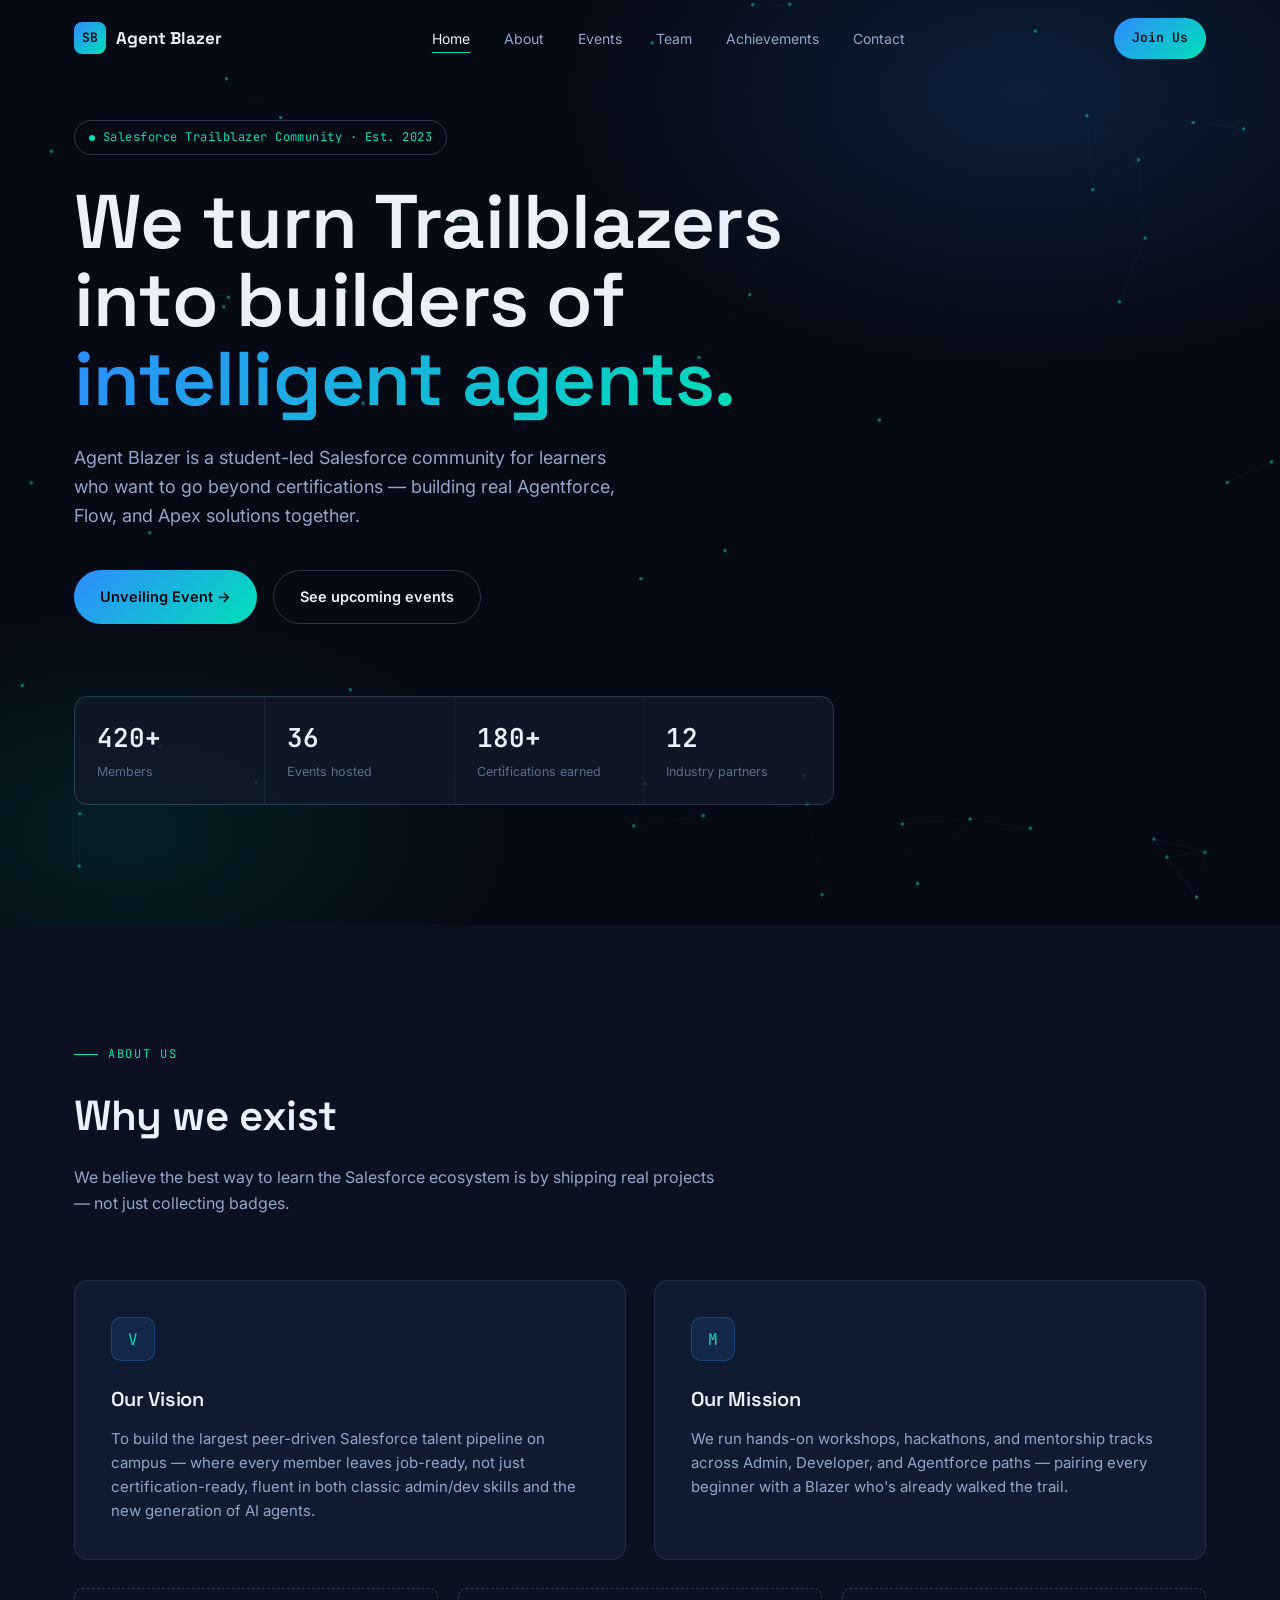
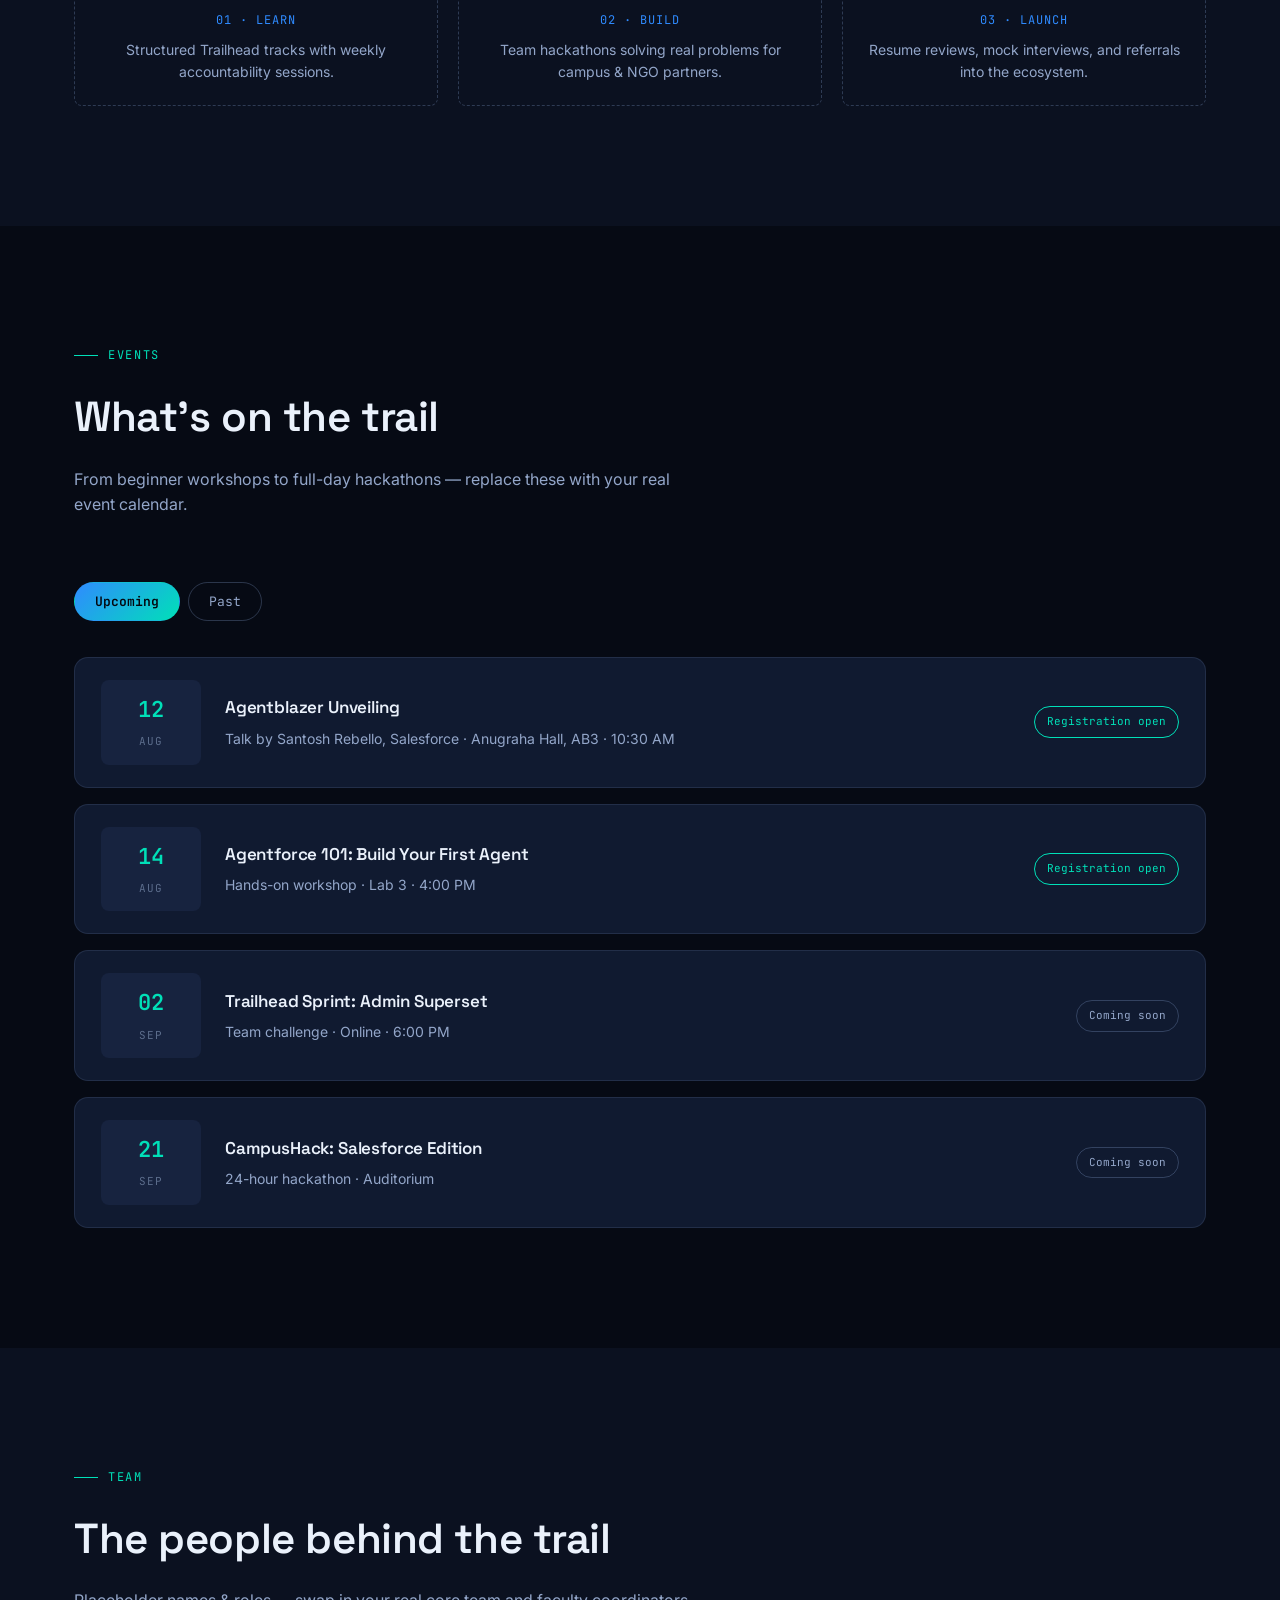
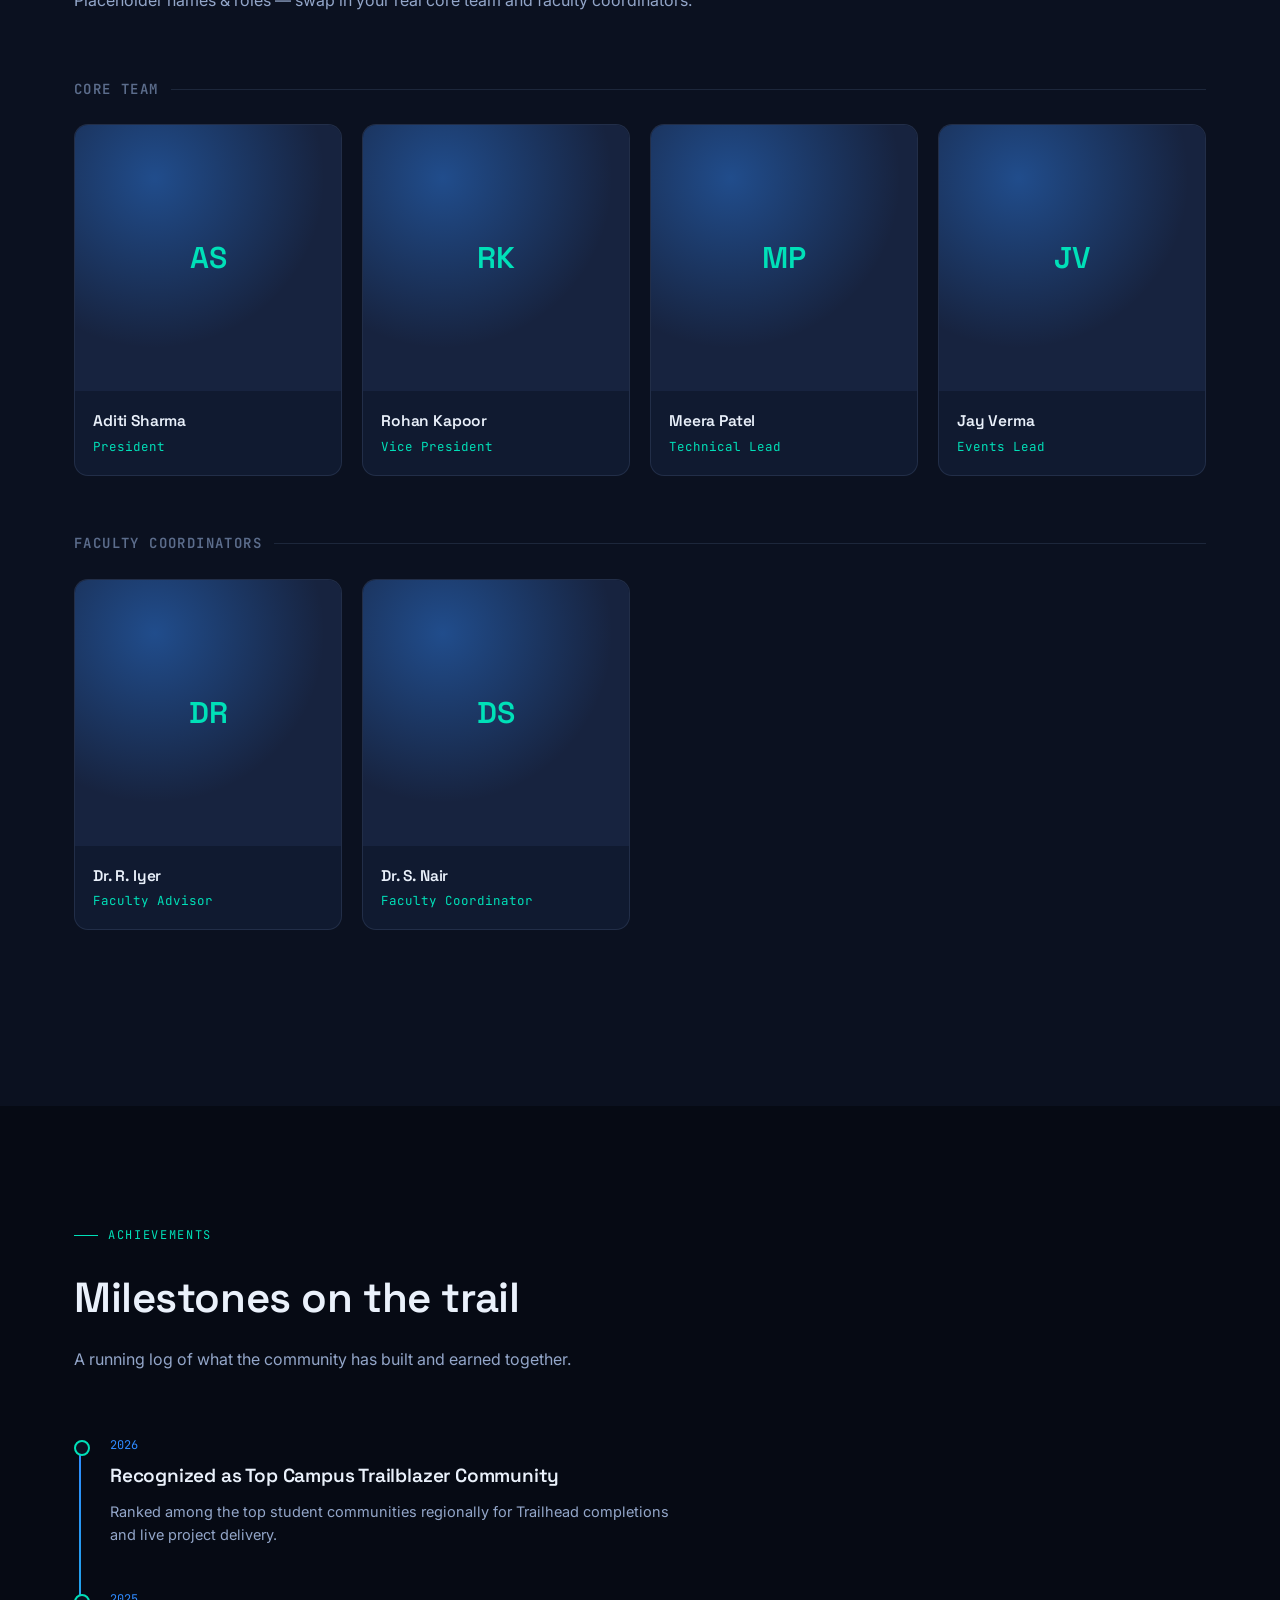
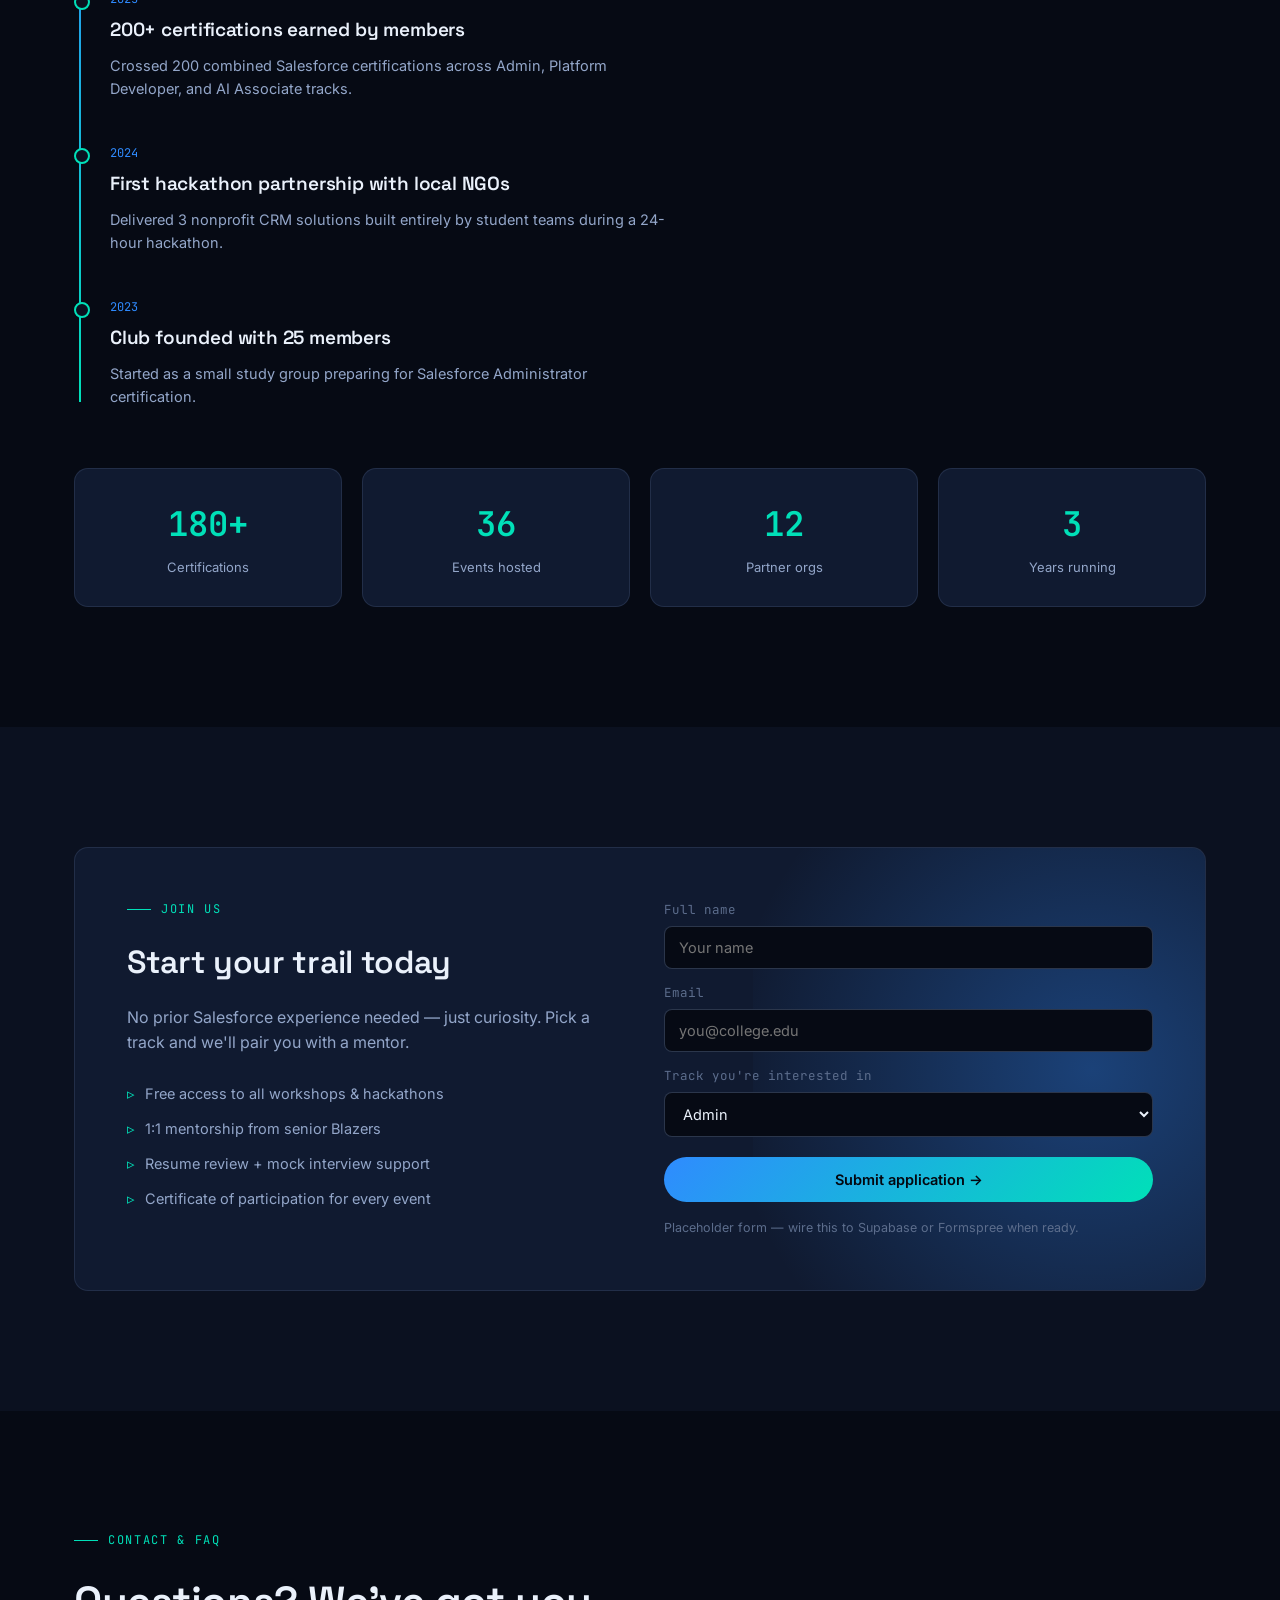
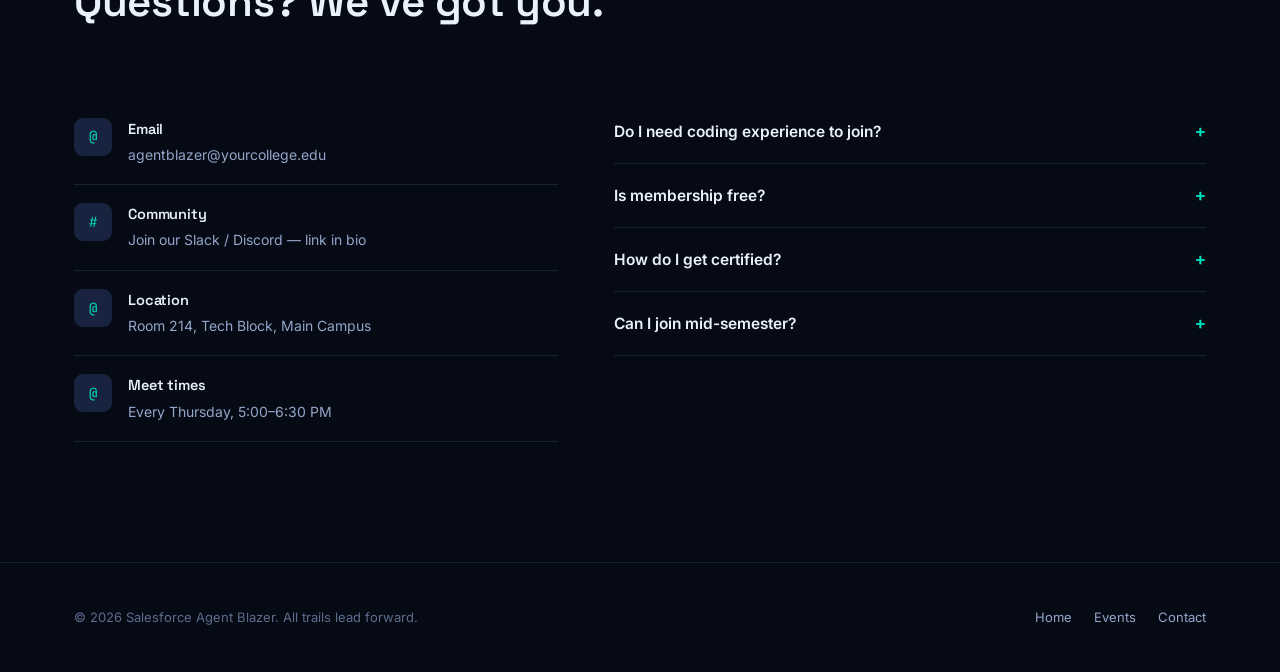
==== index.html @ 624c48e1 "updated the link to direct to event page (recent change)" ====
<!DOCTYPE html>
<html lang="en">
<head>
<meta charset="UTF-8">
<meta name="viewport" content="width=device-width, initial-scale=1.0">
<title>Salesforce Agent Blazer</title>
<meta name="description" content="Salesforce Agent Blazer — a student community turning Trailblazers into builders of intelligent agents. Explore our mission, events, team, and milestones.">
<link rel="preconnect" href="https://fonts.googleapis.com">
<link rel="preconnect" href="https://fonts.gstatic.com" crossorigin>
<link href="https://fonts.googleapis.com/css2?family=Space+Grotesk:wght@400;500;600;700&family=Inter:wght@400;500;600;700&family=JetBrains+Mono:wght@400;500&display=swap" rel="stylesheet">
<link rel="stylesheet" href="/assets/css/theme.css">
</head>
<body>

<header id="site-header">
  <nav>
    <div class="logo">
      <div class="logo-mark">SB</div>
      Agent Blazer
    </div>
    <ul class="nav-links" id="navLinks">
      <li><a href="#home" class="nav-link active">Home</a></li>
      <li><a href="#about" class="nav-link">About</a></li>
      <li><a href="#events" class="nav-link">Events</a></li>
      <li><a href="#team" class="nav-link">Team</a></li>
      <li><a href="#achievements" class="nav-link">Achievements</a></li>
      <li><a href="#contact" class="nav-link">Contact</a></li>
    </ul>
    <a href="#join" class="nav-cta">Join Us</a>
    <button class="nav-toggle" id="navToggle" aria-label="Toggle menu">☰</button>
  </nav>
</header>

<!-- ================= HERO ================= -->
<section class="hero" id="home">
  <canvas id="hero-canvas"></canvas>
  <div class="hero-inner">
    <div class="hero-tag"><span class="dot"></span> Salesforce Trailblazer Community · Est. 2023</div>
    <h1>We turn Trailblazers<br>into builders of <span class="grad">intelligent agents.</span></h1>
    <p class="lede">Agent Blazer is a student-led Salesforce community for learners who want to go beyond certifications — building real Agentforce, Flow, and Apex solutions together.</p>
    <div class="hero-actions">
      <a href="/events/agentblazer-unveiling" class="btn btn-primary">Unveiling Event →</a>
      <a href="#events" class="btn btn-ghost">See upcoming events</a>
    </div>
    <div class="hero-stats">
      <div><span class="num">420+</span><span class="lbl">Members</span></div>
      <div><span class="num">36</span><span class="lbl">Events hosted</span></div>
      <div><span class="num">180+</span><span class="lbl">Certifications earned</span></div>
      <div><span class="num">12</span><span class="lbl">Industry partners</span></div>
    </div>
  </div>
</section>

<!-- ================= ABOUT ================= -->
<section class="about" id="about">
  <div class="wrap">
    <div class="section-head reveal">
      <div class="eyebrow">About Us</div>
      <h2>Why we exist</h2>
      <p>We believe the best way to learn the Salesforce ecosystem is by shipping real projects — not just collecting badges.</p>
    </div>
    <div class="about-grid">
      <div class="about-card reveal">
        <div class="icon">V</div>
        <h3>Our Vision</h3>
        <p>To build the largest peer-driven Salesforce talent pipeline on campus — where every member leaves job-ready, not just certification-ready, fluent in both classic admin/dev skills and the new generation of AI agents.</p>
      </div>
      <div class="about-card reveal">
        <div class="icon">M</div>
        <h3>Our Mission</h3>
        <p>We run hands-on workshops, hackathons, and mentorship tracks across Admin, Developer, and Agentforce paths — pairing every beginner with a Blazer who's already walked the trail.</p>
      </div>
    </div>
    <div class="pillars">
      <div class="pillar reveal"><div class="k">01 · LEARN</div><p>Structured Trailhead tracks with weekly accountability sessions.</p></div>
      <div class="pillar reveal"><div class="k">02 · BUILD</div><p>Team hackathons solving real problems for campus & NGO partners.</p></div>
      <div class="pillar reveal"><div class="k">03 · LAUNCH</div><p>Resume reviews, mock interviews, and referrals into the ecosystem.</p></div>
    </div>
  </div>
</section>

<!-- ================= EVENTS ================= -->
<section id="events">
  <div class="wrap">
    <div class="section-head reveal">
      <div class="eyebrow">Events</div>
      <h2>What's on the trail</h2>
      <p>From beginner workshops to full-day hackathons — replace these with your real event calendar.</p>
    </div>
    <div class="tabs reveal">
      <button class="tab-btn active" data-tab="upcoming">Upcoming</button>
      <button class="tab-btn" data-tab="past">Past</button>
    </div>
    <div class="event-panel active" id="upcoming">
      <a href="/events/agentblazer-unveiling" class="event-card reveal" style="display:grid;">
        <div class="event-date"><span class="d">12</span><span class="m">AUG</span></div>
        <div class="event-info"><h4>Agentblazer Unveiling</h4><p>Talk by Santosh Rebello, Salesforce · Anugraha Hall, AB3 · 10:30 AM</p></div>
        <div class="event-badge live">Registration open</div>
      </a>
      <div class="event-card reveal">
        <div class="event-date"><span class="d">14</span><span class="m">AUG</span></div>
        <div class="event-info"><h4>Agentforce 101: Build Your First Agent</h4><p>Hands-on workshop · Lab 3 · 4:00 PM</p></div>
        <div class="event-badge live">Registration open</div>
      </div>
      <div class="event-card reveal">
        <div class="event-date"><span class="d">02</span><span class="m">SEP</span></div>
        <div class="event-info"><h4>Trailhead Sprint: Admin Superset</h4><p>Team challenge · Online · 6:00 PM</p></div>
        <div class="event-badge">Coming soon</div>
      </div>
      <div class="event-card reveal">
        <div class="event-date"><span class="d">21</span><span class="m">SEP</span></div>
        <div class="event-info"><h4>CampusHack: Salesforce Edition</h4><p>24-hour hackathon · Auditorium</p></div>
        <div class="event-badge">Coming soon</div>
      </div>
    </div>
    <div class="event-panel" id="past">
      <div class="event-card reveal">
        <div class="event-date"><span class="d">18</span><span class="m">MAY</span></div>
        <div class="event-info"><h4>Flow Automation Deep Dive</h4><p>Workshop · 60 attendees</p></div>
        <div class="event-badge">Completed</div>
      </div>
      <div class="event-card reveal">
        <div class="event-date"><span class="d">03</span><span class="m">APR</span></div>
        <div class="event-info"><h4>Meet the Trailblazers: Alumni Panel</h4><p>Panel discussion · 90 attendees</p></div>
        <div class="event-badge">Completed</div>
      </div>
      <div class="event-card reveal">
        <div class="event-date"><span class="d">11</span><span class="m">FEB</span></div>
        <div class="event-info"><h4>Winter Hack: Nonprofit Cloud</h4><p>Hackathon · 8 teams</p></div>
        <div class="event-badge">Completed</div>
      </div>
    </div>
  </div>
</section>

<!-- ================= TEAM ================= -->
<section class="about" id="team">
  <div class="wrap">
    <div class="section-head reveal">
      <div class="eyebrow">Team</div>
      <h2>The people behind the trail</h2>
      <p>Placeholder names & roles — swap in your real core team and faculty coordinators.</p>
    </div>

    <div class="team-group">
      <h3>Core Team</h3>
      <div class="team-grid">
        <div class="team-card reveal"><div class="avatar">AS</div><div class="team-info"><h4>Aditi Sharma</h4><div class="role">President</div></div></div>
        <div class="team-card reveal"><div class="avatar">RK</div><div class="team-info"><h4>Rohan Kapoor</h4><div class="role">Vice President</div></div></div>
        <div class="team-card reveal"><div class="avatar">MP</div><div class="team-info"><h4>Meera Patel</h4><div class="role">Technical Lead</div></div></div>
        <div class="team-card reveal"><div class="avatar">JV</div><div class="team-info"><h4>Jay Verma</h4><div class="role">Events Lead</div></div></div>
      </div>
    </div>

    <div class="team-group">
      <h3>Faculty Coordinators</h3>
      <div class="team-grid">
        <div class="team-card reveal"><div class="avatar">DR</div><div class="team-info"><h4>Dr. R. Iyer</h4><div class="role">Faculty Advisor</div></div></div>
        <div class="team-card reveal"><div class="avatar">DS</div><div class="team-info"><h4>Dr. S. Nair</h4><div class="role">Faculty Coordinator</div></div></div>
      </div>
    </div>
  </div>
</section>

<!-- ================= ACHIEVEMENTS ================= -->
<section id="achievements">
  <div class="wrap">
    <div class="section-head reveal">
      <div class="eyebrow">Achievements</div>
      <h2>Milestones on the trail</h2>
      <p>A running log of what the community has built and earned together.</p>
    </div>
    <div class="timeline">
      <div class="tl-item reveal">
        <span class="tl-num">2026</span>
        <h4>Recognized as Top Campus Trailblazer Community</h4>
        <p>Ranked among the top student communities regionally for Trailhead completions and live project delivery.</p>
      </div>
      <div class="tl-item reveal">
        <span class="tl-num">2025</span>
        <h4>200+ certifications earned by members</h4>
        <p>Crossed 200 combined Salesforce certifications across Admin, Platform Developer, and AI Associate tracks.</p>
      </div>
      <div class="tl-item reveal">
        <span class="tl-num">2024</span>
        <h4>First hackathon partnership with local NGOs</h4>
        <p>Delivered 3 nonprofit CRM solutions built entirely by student teams during a 24-hour hackathon.</p>
      </div>
      <div class="tl-item reveal">
        <span class="tl-num">2023</span>
        <h4>Club founded with 25 members</h4>
        <p>Started as a small study group preparing for Salesforce Administrator certification.</p>
      </div>
    </div>
    <div class="stat-row">
      <div class="stat-box reveal"><div class="big">180+</div><div class="lbl">Certifications</div></div>
      <div class="stat-box reveal"><div class="big">36</div><div class="lbl">Events hosted</div></div>
      <div class="stat-box reveal"><div class="big">12</div><div class="lbl">Partner orgs</div></div>
      <div class="stat-box reveal"><div class="big">3</div><div class="lbl">Years running</div></div>
    </div>
  </div>
</section>

<!-- ================= JOIN US ================= -->
<section class="join" id="join">
  <div class="wrap">
    <div class="join-panel reveal">
      <div class="join-copy">
        <div class="eyebrow">Join Us</div>
        <h2>Start your trail today</h2>
        <p>No prior Salesforce experience needed — just curiosity. Pick a track and we'll pair you with a mentor.</p>
        <ul class="join-list">
          <li>Free access to all workshops & hackathons</li>
          <li>1:1 mentorship from senior Blazers</li>
          <li>Resume review + mock interview support</li>
          <li>Certificate of participation for every event</li>
        </ul>
      </div>
      <form onsubmit="event.preventDefault(); alert('This is a placeholder form — connect it to Supabase or a form service to go live.');">
        <div class="field">
          <label for="jname">Full name</label>
          <input type="text" id="jname" placeholder="Your name" required>
        </div>
        <div class="field">
          <label for="jemail">Email</label>
          <input type="email" id="jemail" placeholder="you@college.edu" required>
        </div>
        <div class="field">
          <label for="jtrack">Track you're interested in</label>
          <select id="jtrack">
            <option>Admin</option>
            <option>Developer</option>
            <option>Agentforce / AI</option>
            <option>Not sure yet</option>
          </select>
        </div>
        <button type="submit" class="btn btn-primary" style="justify-content:center;margin-top:6px;">Submit application →</button>
        <p class="form-note">Placeholder form — wire this to Supabase or Formspree when ready.</p>
      </form>
    </div>
  </div>
</section>

<!-- ================= CONTACT / FAQ ================= -->
<section id="contact">
  <div class="wrap">
    <div class="section-head reveal">
      <div class="eyebrow">Contact & FAQ</div>
      <h2>Questions? We've got you.</h2>
    </div>
    <div class="contact-grid">
      <div class="reveal">
        <div class="contact-item">
          <div class="ic">@</div>
          <div><h4>Email</h4><p>agentblazer@yourcollege.edu</p></div>
        </div>
        <div class="contact-item">
          <div class="ic">#</div>
          <div><h4>Community</h4><p>Join our Slack / Discord — link in bio</p></div>
        </div>
        <div class="contact-item">
          <div class="ic">@</div>
          <div><h4>Location</h4><p>Room 214, Tech Block, Main Campus</p></div>
        </div>
        <div class="contact-item">
          <div class="ic">@</div>
          <div><h4>Meet times</h4><p>Every Thursday, 5:00–6:30 PM</p></div>
        </div>
      </div>
      <div class="reveal">
        <div class="faq-item">
          <button class="faq-q">Do I need coding experience to join? <span class="plus">+</span></button>
          <div class="faq-a"><p>Not at all. We have an Admin track built specifically for no-code / low-code beginners, plus a Developer track if you want to go deeper into Apex and LWC.</p></div>
        </div>
        <div class="faq-item">
          <button class="faq-q">Is membership free? <span class="plus">+</span></button>
          <div class="faq-a"><p>Yes, all workshops, hackathons, and mentorship sessions are free for members.</p></div>
        </div>
        <div class="faq-item">
          <button class="faq-q">How do I get certified? <span class="plus">+</span></button>
          <div class="faq-a"><p>We run structured Trailhead study groups leading up to each certification window, with mock exams and peer accountability check-ins.</p></div>
        </div>
        <div class="faq-item">
          <button class="faq-q">Can I join mid-semester? <span class="plus">+</span></button>
          <div class="faq-a"><p>Yes — we onboard new Blazers on a rolling basis. Fill out the Join Us form any time.</p></div>
        </div>
      </div>
    </div>
  </div>
</section>

<footer>
  <div class="wrap footer-inner">
    <p>© 2026 Salesforce Agent Blazer. All trails lead forward.</p>
    <div class="footer-links">
      <a href="#home">Home</a>
      <a href="#events">Events</a>
      <a href="#contact">Contact</a>
    </div>
  </div>
</footer>

<script>
// ---------- Sticky header ----------
const header = document.getElementById('site-header');
window.addEventListener('scroll', () => {
  header.classList.toggle('scrolled', window.scrollY > 20);
});

// ---------- Mobile nav toggle ----------
const navToggle = document.getElementById('navToggle');
const navLinks = document.getElementById('navLinks');
navToggle.addEventListener('click', () => navLinks.classList.toggle('open'));
navLinks.querySelectorAll('a').forEach(a => a.addEventListener('click', () => navLinks.classList.remove('open')));

// ---------- Active nav link on scroll ----------
const sections = document.querySelectorAll('section[id]');
const navItems = document.querySelectorAll('.nav-link');
window.addEventListener('scroll', () => {
  let current = '';
  sections.forEach(sec => {
    const top = sec.offsetTop - 140;
    if (window.scrollY >= top) current = sec.id;
  });
  navItems.forEach(a => a.classList.toggle('active', a.getAttribute('href') === '#' + current));
});

// ---------- Scroll reveal ----------
const revealEls = document.querySelectorAll('.reveal');
const io = new IntersectionObserver((entries) => {
  entries.forEach(e => { if (e.isIntersecting) { e.target.classList.add('in'); io.unobserve(e.target); } });
}, { threshold: 0.15 });
revealEls.forEach(el => io.observe(el));

// ---------- Event tabs ----------
document.querySelectorAll('.tab-btn').forEach(btn => {
  btn.addEventListener('click', () => {
    document.querySelectorAll('.tab-btn').forEach(b => b.classList.remove('active'));
    document.querySelectorAll('.event-panel').forEach(p => p.classList.remove('active'));
    btn.classList.add('active');
    document.getElementById(btn.dataset.tab).classList.add('active');
  });
});

// ---------- FAQ accordion ----------
document.querySelectorAll('.faq-item').forEach(item => {
  const q = item.querySelector('.faq-q');
  const a = item.querySelector('.faq-a');
  q.addEventListener('click', () => {
    const isOpen = item.classList.contains('open');
    document.querySelectorAll('.faq-item').forEach(i => { i.classList.remove('open'); i.querySelector('.faq-a').style.maxHeight = null; });
    if (!isOpen) { item.classList.add('open'); a.style.maxHeight = a.scrollHeight + 'px'; }
  });
});

// ---------- Hero canvas: interactive node network ----------
(function(){
  const canvas = document.getElementById('hero-canvas');
  const ctx = canvas.getContext('2d');
  let w, h, nodes = [];
  const mouse = { x: -9999, y: -9999 };
  const reduced = window.matchMedia('(prefers-reduced-motion: reduce)').matches;

  function resize(){
    w = canvas.width = canvas.offsetWidth;
    h = canvas.height = canvas.offsetHeight;
  }
  function initNodes(){
    const count = Math.min(60, Math.floor((w*h)/22000));
    nodes = Array.from({length: count}, () => ({
      x: Math.random()*w, y: Math.random()*h,
      vx: (Math.random()-0.5)*0.35, vy: (Math.random()-0.5)*0.35
    }));
  }
  function step(){
    ctx.clearRect(0,0,w,h);
    nodes.forEach(n => {
      n.x += n.vx; n.y += n.vy;
      if (n.x < 0 || n.x > w) n.vx *= -1;
      if (n.y < 0 || n.y > h) n.vy *= -1;
      const dx = n.x - mouse.x, dy = n.y - mouse.y;
      const dist = Math.sqrt(dx*dx + dy*dy);
      if (dist < 120) { n.x += dx/dist*0.6; n.y += dy/dist*0.6; }
    });
    for (let i=0; i<nodes.length; i++){
      for (let j=i+1; j<nodes.length; j++){
        const a = nodes[i], b = nodes[j];
        const d = Math.hypot(a.x-b.x, a.y-b.y);
        if (d < 140){
          ctx.strokeStyle = `rgba(47,139,255,${0.16*(1-d/140)})`;
          ctx.lineWidth = 1;
          ctx.beginPath(); ctx.moveTo(a.x,a.y); ctx.lineTo(b.x,b.y); ctx.stroke();
        }
      }
    }
    nodes.forEach(n => {
      ctx.beginPath();
      ctx.arc(n.x, n.y, 1.8, 0, Math.PI*2);
      ctx.fillStyle = 'rgba(0,224,184,0.85)';
      ctx.fill();
    });
    if (!reduced) requestAnimationFrame(step);
  }
  window.addEventListener('resize', () => { resize(); initNodes(); });
  canvas.addEventListener('mousemove', e => {
    const r = canvas.getBoundingClientRect();
    mouse.x = e.clientX - r.left; mouse.y = e.clientY - r.top;
  });
  canvas.addEventListener('mouseleave', () => { mouse.x = -9999; mouse.y = -9999; });
  resize(); initNodes();
  if (reduced) { step(); } else { requestAnimationFrame(step); }
})();
</script>
</body>
</html>
---- assets/css/theme.css ----
/* ============================================================
   THEME TOKENS — edit these to re-theme the entire site.
   Everything below (colors) pulls from this block only.
   ============================================================ */
:root{
  /* ---- surfaces ---- */
  --bg:            #060a14;   /* page background (near-black navy) */
  --bg-alt:        #0b1120;   /* alternate section background */
  --surface:       #101a30;   /* card / panel background */
  --surface-2:     #17233f;   /* raised card / hover background */
  --border:        rgba(140, 170, 220, 0.14);
  --border-strong: rgba(140, 170, 220, 0.28);

  /* ---- accents ---- */
  --accent:        #2f8bff;   /* electric blue — primary accent */
  --accent-2:      #00e0b8;   /* signal teal — secondary accent */
  --accent-warn:   #ff9f43;   /* amber — used sparingly (badges) */

  /* ---- text ---- */
  --text:          #eaf1fb;
  --text-dim:      #93a6c9;
  --text-faint:    #5c6d8c;

  /* ---- gradients (derived from accents above) ---- */
  --grad-accent: linear-gradient(135deg, var(--accent), var(--accent-2));
  --grad-glow:   radial-gradient(circle, rgba(47,139,255,0.35), transparent 70%);

  /* ---- type ---- */
  --font-display: 'Space Grotesk', sans-serif;
  --font-body:    'Inter', sans-serif;
  --font-mono:    'JetBrains Mono', monospace;

  /* ---- misc ---- */
  --radius: 14px;
  --radius-sm: 8px;
  --max-w: 1180px;
}

*{margin:0;padding:0;box-sizing:border-box;}
html{scroll-behavior:smooth;}
body{
  background:var(--bg);
  color:var(--text);
  font-family:var(--font-body);
  line-height:1.6;
  overflow-x:hidden;
}
a{color:inherit;text-decoration:none;}
ul{list-style:none;}
img{max-width:100%;display:block;}
.wrap{max-width:var(--max-w);margin:0 auto;padding:0 24px;}
section{position:relative;padding:120px 0;}
h1,h2,h3,h4{font-family:var(--font-display);font-weight:600;letter-spacing:-0.01em;}
.eyebrow{
  font-family:var(--font-mono);
  font-size:12px;
  letter-spacing:0.14em;
  text-transform:uppercase;
  color:var(--accent-2);
  display:flex;
  align-items:center;
  gap:10px;
  margin-bottom:18px;
}
.eyebrow::before{content:'';width:24px;height:1px;background:var(--accent-2);}
.section-head{max-width:640px;margin-bottom:64px;}
.section-head h2{font-size:clamp(28px,4vw,42px);margin-bottom:16px;}
.section-head p{color:var(--text-dim);font-size:16px;}

@media (prefers-reduced-motion: reduce){
  *{animation-duration:0.01ms !important;animation-iteration-count:1 !important;transition-duration:0.01ms !important;scroll-behavior:auto !important;}
}

/* ---------------- NAV ---------------- */
header{
  position:fixed;top:0;left:0;right:0;z-index:100;
  border-bottom:1px solid transparent;
  transition:background 0.3s ease, border-color 0.3s ease, backdrop-filter 0.3s ease;
}
header.scrolled{
  background:rgba(6,10,20,0.82);
  backdrop-filter:blur(14px);
  border-bottom:1px solid var(--border);
}
nav{
  max-width:var(--max-w);margin:0 auto;padding:18px 24px;
  display:flex;align-items:center;justify-content:space-between;
}
.logo{display:flex;align-items:center;gap:10px;font-family:var(--font-display);font-weight:700;font-size:17px;}
.logo-mark{
  width:32px;height:32px;border-radius:8px;
  background:var(--grad-accent);
  display:flex;align-items:center;justify-content:center;
  font-family:var(--font-mono);font-size:13px;font-weight:600;color:#04070f;
  flex-shrink:0;
}
.nav-links{display:flex;gap:34px;}
.nav-links a{
  font-size:14px;color:var(--text-dim);position:relative;padding:6px 0;
  transition:color 0.2s ease;
}
.nav-links a::after{
  content:'';position:absolute;left:0;bottom:0;width:0;height:1px;
  background:var(--accent-2);transition:width 0.25s ease;
}
.nav-links a:hover, .nav-links a.active{color:var(--text);}
.nav-links a.active::after{width:100%;}
.nav-cta{
  font-family:var(--font-mono);font-size:13px;padding:10px 18px;
  border-radius:100px;background:var(--grad-accent);color:#04070f;font-weight:600;
  transition:transform 0.2s ease, box-shadow 0.2s ease;
}
.nav-cta:hover{transform:translateY(-1px);box-shadow:0 8px 24px rgba(47,139,255,0.35);}
.nav-toggle{display:none;background:none;border:none;color:var(--text);font-size:22px;cursor:pointer;}

@media (max-width:860px){
  .nav-links{
    position:fixed;top:66px;left:0;right:0;
    background:rgba(6,10,20,0.98);backdrop-filter:blur(14px);
    flex-direction:column;padding:20px 24px;gap:20px;
    border-bottom:1px solid var(--border);
    transform:translateY(-130%);transition:transform 0.3s ease;
  }
  .nav-links.open{transform:translateY(0);}
  .nav-toggle{display:block;}
}

/* ---------------- HERO ---------------- */
.hero{
  min-height:100vh;display:flex;align-items:center;
  padding-top:120px;position:relative;
  background:
    radial-gradient(ellipse 60% 50% at 80% 10%, rgba(47,139,255,0.16), transparent 60%),
    radial-gradient(ellipse 50% 40% at 10% 90%, rgba(0,224,184,0.10), transparent 60%),
    var(--bg);
}
#hero-canvas{
  position:absolute;inset:0;width:100%;height:100%;opacity:0.55;
}
.hero-inner{position:relative;z-index:2;max-width:var(--max-w);margin:0 auto;padding:0 24px;width:100%;}
.hero-tag{
  display:inline-flex;align-items:center;gap:8px;
  font-family:var(--font-mono);font-size:12px;color:var(--accent-2);
  border:1px solid var(--border-strong);padding:7px 14px;border-radius:100px;
  margin-bottom:28px;letter-spacing:0.04em;
}
.hero-tag .dot{width:6px;height:6px;border-radius:50%;background:var(--accent-2);animation:pulse 2s infinite;}
@keyframes pulse{0%,100%{opacity:1;}50%{opacity:0.3;}}
.hero h1{
  font-size:clamp(40px,7vw,76px);line-height:1.03;max-width:900px;
  margin-bottom:26px;
}
.hero h1 .grad{
  background:var(--grad-accent);
  -webkit-background-clip:text;background-clip:text;color:transparent;
}
.hero p.lede{font-size:18px;color:var(--text-dim);max-width:560px;margin-bottom:40px;}
.hero-actions{display:flex;gap:16px;flex-wrap:wrap;margin-bottom:72px;}
.btn{
  font-family:var(--font-body);font-weight:600;font-size:14.5px;
  padding:14px 26px;border-radius:100px;cursor:pointer;border:none;
  display:inline-flex;align-items:center;gap:8px;transition:all 0.22s ease;
}
.btn-primary{background:var(--grad-accent);color:#04070f;}
.btn-primary:hover{transform:translateY(-2px);box-shadow:0 10px 30px rgba(47,139,255,0.35);}
.btn-ghost{background:transparent;color:var(--text);border:1px solid var(--border-strong);}
.btn-ghost:hover{background:var(--surface);border-color:var(--accent);}
.hero-stats{
  display:grid;grid-template-columns:repeat(4,1fr);gap:1px;
  background:var(--border);border:1px solid var(--border);border-radius:var(--radius);
  overflow:hidden;max-width:760px;
}
.hero-stats div{background:rgba(11,17,32,0.7);padding:20px 22px;}
.hero-stats .num{
  font-family:var(--font-mono);font-size:26px;font-weight:600;color:var(--text);
  display:block;
}
.hero-stats .lbl{font-size:12.5px;color:var(--text-faint);margin-top:4px;}
@media (max-width:700px){.hero-stats{grid-template-columns:repeat(2,1fr);}}

/* ---------------- REVEAL ---------------- */
.reveal{opacity:0;transform:translateY(24px);transition:opacity 0.7s ease, transform 0.7s ease;}
.reveal.in{opacity:1;transform:translateY(0);}

/* ---------------- ABOUT ---------------- */
.about{background:var(--bg-alt);}
.about-grid{display:grid;grid-template-columns:1fr 1fr;gap:28px;}
.about-card{
  background:var(--surface);border:1px solid var(--border);border-radius:var(--radius);
  padding:36px;transition:border-color 0.25s ease, transform 0.25s ease;
}
.about-card:hover{border-color:var(--border-strong);transform:translateY(-4px);}
.about-card .icon{
  width:44px;height:44px;border-radius:10px;
  background:rgba(47,139,255,0.12);border:1px solid rgba(47,139,255,0.3);
  display:flex;align-items:center;justify-content:center;margin-bottom:22px;
  font-family:var(--font-mono);color:var(--accent-2);font-size:16px;
}
.about-card h3{font-size:20px;margin-bottom:12px;}
.about-card p{color:var(--text-dim);font-size:15px;}
.pillars{margin-top:28px;display:grid;grid-template-columns:repeat(3,1fr);gap:20px;}
.pillar{
  padding:22px;border:1px dashed var(--border-strong);border-radius:var(--radius-sm);
  text-align:center;
}
.pillar .k{font-family:var(--font-mono);color:var(--accent);font-size:12px;letter-spacing:0.08em;}
.pillar p{font-size:14px;color:var(--text-dim);margin-top:8px;}
@media (max-width:800px){.about-grid,.pillars{grid-template-columns:1fr;}}

/* ---------------- EVENTS ---------------- */
.tabs{display:flex;gap:8px;margin-bottom:36px;}
.tab-btn{
  font-family:var(--font-mono);font-size:13px;padding:10px 20px;border-radius:100px;
  background:transparent;border:1px solid var(--border-strong);color:var(--text-dim);
  cursor:pointer;transition:all 0.2s ease;
}
.tab-btn.active{background:var(--grad-accent);color:#04070f;border-color:transparent;font-weight:600;}
.event-list{display:flex;flex-direction:column;gap:16px;}
.event-panel{display:none;}
.event-panel.active{display:flex;flex-direction:column;gap:16px;}
.event-card{
  display:grid;grid-template-columns:100px 1fr auto;gap:24px;align-items:center;
  background:var(--surface);border:1px solid var(--border);border-radius:var(--radius);
  padding:22px 26px;transition:border-color 0.2s ease, transform 0.2s ease;
}
.event-card:hover{border-color:var(--accent);transform:translateX(4px);}
.event-date{
  font-family:var(--font-mono);text-align:center;background:var(--surface-2);
  border-radius:var(--radius-sm);padding:12px 6px;
}
.event-date .d{font-size:22px;font-weight:600;color:var(--accent-2);display:block;}
.event-date .m{font-size:11px;color:var(--text-faint);letter-spacing:0.08em;}
.event-info h4{font-size:17px;margin-bottom:6px;}
.event-info p{font-size:14px;color:var(--text-dim);}
.event-badge{
  font-family:var(--font-mono);font-size:11px;padding:6px 12px;border-radius:100px;
  border:1px solid var(--border-strong);color:var(--text-dim);white-space:nowrap;height:fit-content;
}
.event-badge.live{border-color:var(--accent-2);color:var(--accent-2);}
@media (max-width:640px){.event-card{grid-template-columns:1fr;text-align:left;}.event-date{width:70px;}}

/* ---------------- TEAM ---------------- */
.team-group{margin-bottom:56px;}
.team-group h3{font-size:14px;font-family:var(--font-mono);color:var(--text-faint);
  text-transform:uppercase;letter-spacing:0.1em;margin-bottom:24px;
  display:flex;align-items:center;gap:12px;}
.team-group h3::after{content:'';flex:1;height:1px;background:var(--border);}
.team-grid{display:grid;grid-template-columns:repeat(4,1fr);gap:20px;}
.team-card{
  background:var(--surface);border:1px solid var(--border);border-radius:var(--radius);
  overflow:hidden;transition:transform 0.25s ease, border-color 0.25s ease;
}
.team-card:hover{transform:translateY(-6px);border-color:var(--accent);}
.avatar{
  aspect-ratio:1;background:
    radial-gradient(circle at 30% 20%, rgba(47,139,255,0.4), transparent 60%),
    var(--surface-2);
  display:flex;align-items:center;justify-content:center;
  font-family:var(--font-display);font-size:30px;font-weight:600;color:var(--accent-2);
}
.team-info{padding:18px;}
.team-info h4{font-size:15.5px;margin-bottom:3px;}
.team-info .role{font-size:12.5px;color:var(--accent-2);font-family:var(--font-mono);}
@media (max-width:900px){.team-grid{grid-template-columns:repeat(2,1fr);}}

/* ---------------- ACHIEVEMENTS ---------------- */
.timeline{position:relative;padding-left:36px;}
.timeline::before{
  content:'';position:absolute;left:5px;top:6px;bottom:6px;width:2px;
  background:linear-gradient(var(--accent), var(--accent-2));
}
.tl-item{position:relative;padding-bottom:44px;}
.tl-item:last-child{padding-bottom:0;}
.tl-item::before{
  content:'';position:absolute;left:-36px;top:4px;width:12px;height:12px;border-radius:50%;
  background:var(--bg-alt);border:2px solid var(--accent-2);
}
.tl-item .tl-num{font-family:var(--font-mono);font-size:12px;color:var(--accent);margin-bottom:6px;display:block;}
.tl-item h4{font-size:19px;margin-bottom:8px;}
.tl-item p{color:var(--text-dim);font-size:14.5px;max-width:560px;}
.stat-row{
  display:grid;grid-template-columns:repeat(4,1fr);gap:20px;margin-top:60px;
}
.stat-box{
  text-align:center;padding:28px 16px;border:1px solid var(--border);border-radius:var(--radius);
  background:var(--surface);
}
.stat-box .big{font-family:var(--font-mono);font-size:34px;color:var(--accent-2);font-weight:600;}
.stat-box .lbl{font-size:13px;color:var(--text-dim);margin-top:6px;}
@media (max-width:700px){.stat-row{grid-template-columns:repeat(2,1fr);}}

/* ---------------- JOIN US ---------------- */
.join{background:var(--bg-alt);}
.join-panel{
  background:var(--surface);border:1px solid var(--border);border-radius:var(--radius);
  padding:52px;display:grid;grid-template-columns:1fr 1fr;gap:48px;
  position:relative;overflow:hidden;
}
.join-panel::before{
  content:'';position:absolute;top:-40%;right:-20%;width:60%;height:180%;
  background:var(--grad-glow);pointer-events:none;
}
.join-copy h2{font-size:32px;margin-bottom:16px;}
.join-copy p{color:var(--text-dim);margin-bottom:26px;}
.join-list li{
  display:flex;gap:10px;align-items:flex-start;font-size:14.5px;color:var(--text-dim);
  margin-bottom:12px;
}
.join-list li::before{content:'▹';color:var(--accent-2);flex-shrink:0;}
form{display:flex;flex-direction:column;gap:14px;position:relative;z-index:1;}
.field{display:flex;flex-direction:column;gap:6px;}
.field label{font-size:12.5px;color:var(--text-faint);font-family:var(--font-mono);}
.field input, .field select, .field textarea{
  background:var(--bg);border:1px solid var(--border-strong);border-radius:var(--radius-sm);
  padding:12px 14px;color:var(--text);font-family:var(--font-body);font-size:14.5px;
  outline:none;transition:border-color 0.2s ease;
}
.field input:focus, .field select:focus, .field textarea:focus{border-color:var(--accent);}
.form-note{font-size:12.5px;color:var(--text-faint);margin-top:2px;}
@media (max-width:860px){.join-panel{grid-template-columns:1fr;padding:32px;}}

/* ---------------- CONTACT / FAQ ---------------- */
.contact-grid{display:grid;grid-template-columns:0.9fr 1.1fr;gap:56px;}
.contact-item{
  display:flex;gap:16px;padding:18px 0;border-bottom:1px solid var(--border);
}
.contact-item .ic{
  width:38px;height:38px;border-radius:9px;background:var(--surface-2);
  display:flex;align-items:center;justify-content:center;flex-shrink:0;
  font-family:var(--font-mono);font-size:14px;color:var(--accent-2);
}
.contact-item h4{font-size:14.5px;margin-bottom:3px;}
.contact-item p{font-size:14px;color:var(--text-dim);}
.faq-item{border-bottom:1px solid var(--border);}
.faq-q{
  width:100%;text-align:left;background:none;border:none;color:var(--text);
  font-family:var(--font-body);font-size:15.5px;font-weight:600;
  padding:20px 0;cursor:pointer;display:flex;justify-content:space-between;align-items:center;gap:16px;
}
.faq-q .plus{font-family:var(--font-mono);color:var(--accent-2);font-size:18px;transition:transform 0.25s ease;flex-shrink:0;}
.faq-item.open .plus{transform:rotate(45deg);}
.faq-a{max-height:0;overflow:hidden;transition:max-height 0.3s ease;}
.faq-a p{color:var(--text-dim);font-size:14.5px;padding-bottom:20px;max-width:500px;}
@media (max-width:860px){.contact-grid{grid-template-columns:1fr;}}

/* ---------------- FOOTER ---------------- */
footer{border-top:1px solid var(--border);padding:44px 0;}
.footer-inner{display:flex;justify-content:space-between;align-items:center;flex-wrap:wrap;gap:16px;}
.footer-inner p{font-size:13px;color:var(--text-faint);}
.footer-links{display:flex;gap:22px;}
.footer-links a{font-size:13px;color:var(--text-dim);transition:color 0.2s ease;}
.footer-links a:hover{color:var(--accent-2);}

/* ---------------- EVENT PAGE EXTRAS ---------------- */
.event-hero{
  min-height:70vh;display:flex;align-items:center;
  padding-top:140px;padding-bottom:60px;position:relative;
  background:
    radial-gradient(ellipse 60% 50% at 80% 10%, rgba(47,139,255,0.16), transparent 60%),
    radial-gradient(ellipse 50% 40% at 10% 90%, rgba(0,224,184,0.10), transparent 60%),
    var(--bg);
}
.event-hero-grid{display:grid;grid-template-columns:1.15fr 0.85fr;gap:48px;align-items:center;}
.event-hero h1{font-size:clamp(36px,6vw,60px);line-height:1.05;margin-bottom:18px;}
.event-hero p.lede{font-size:17px;color:var(--text-dim);max-width:520px;margin-bottom:32px;}
.event-quickfacts{
  display:grid;grid-template-columns:repeat(3,1fr);gap:1px;
  background:var(--border);border:1px solid var(--border);border-radius:var(--radius);
  overflow:hidden;max-width:620px;margin-top:8px;
}
.event-quickfacts div{background:rgba(11,17,32,0.7);padding:18px 20px;}
.event-quickfacts .k{font-family:var(--font-mono);font-size:11px;letter-spacing:0.1em;text-transform:uppercase;color:var(--accent-2);display:block;margin-bottom:6px;}
.event-quickfacts .v{font-family:var(--font-display);font-size:16px;color:var(--text);font-weight:600;}
@media (max-width:700px){.event-quickfacts{grid-template-columns:1fr;}}
.poster-frame{
  border:1px solid var(--border-strong);border-radius:var(--radius);overflow:hidden;
  box-shadow:0 20px 60px rgba(0,0,0,0.45);
}
.poster-frame img{width:100%;display:block;}
@media (max-width:900px){.event-hero-grid{grid-template-columns:1fr;}.poster-frame{max-width:340px;margin:0 auto;}}

.event-hero-solo{max-width:760px;margin:0 auto;text-align:center;display:block;}
.event-hero-solo .hero-tag{margin:0 auto 28px;}
.event-hero-solo .lede{margin-left:auto;margin-right:auto;}
.event-hero-solo .hero-actions{justify-content:center;}
.event-hero-solo .event-quickfacts{margin:8px auto 0;}

.expect-grid{display:grid;grid-template-columns:repeat(3,1fr);gap:20px;}
@media (max-width:800px){.expect-grid{grid-template-columns:1fr;}}

.speaker-card{
  display:grid;grid-template-columns:auto 1fr;gap:26px;align-items:center;
  background:var(--surface);border:1px solid var(--border);border-radius:var(--radius);
  padding:32px;max-width:640px;
}
.speaker-photo{
  width:96px;height:96px;border-radius:50%;overflow:hidden;flex-shrink:0;
  border:2px solid var(--border-strong);
  background:var(--surface-2);
}
.speaker-photo img{width:100%;height:100%;object-fit:cover;}
.speaker-card h4{font-size:19px;margin-bottom:4px;}
.speaker-card .role{font-family:var(--font-mono);font-size:12.5px;color:var(--accent-2);}
@media (max-width:520px){.speaker-card{grid-template-columns:1fr;text-align:center;}.speaker-photo{margin:0 auto;}}

.register-panel{
  background:var(--surface);border:1px solid var(--border);border-radius:var(--radius);
  padding:52px;text-align:center;position:relative;overflow:hidden;
}
.register-panel::before{
  content:'';position:absolute;top:-40%;left:50%;transform:translateX(-50%);width:70%;height:180%;
  background:var(--grad-glow);pointer-events:none;
}
.register-panel h2{font-size:30px;margin-bottom:14px;position:relative;z-index:1;}
.register-panel p{color:var(--text-dim);margin-bottom:28px;position:relative;z-index:1;max-width:480px;margin-left:auto;margin-right:auto;}
.register-panel .btn{position:relative;z-index:1;font-size:16px;padding:16px 34px;}

.query-grid{display:grid;grid-template-columns:repeat(2,1fr);gap:16px;max-width:720px;}
@media (max-width:640px){.query-grid{grid-template-columns:1fr;}}
.query-item{
  display:flex;justify-content:space-between;align-items:center;gap:12px;
  background:var(--surface);border:1px solid var(--border);border-radius:var(--radius-sm);
  padding:16px 20px;
}
.query-item .role{font-size:12px;color:var(--text-faint);font-family:var(--font-mono);}
.query-item .num{font-size:14px;color:var(--text-dim);}

.breadcrumb-back{
  display:inline-flex;align-items:center;gap:8px;font-family:var(--font-mono);font-size:13px;
  color:var(--text-dim);margin-bottom:24px;
}
.breadcrumb-back:hover{color:var(--accent-2);}
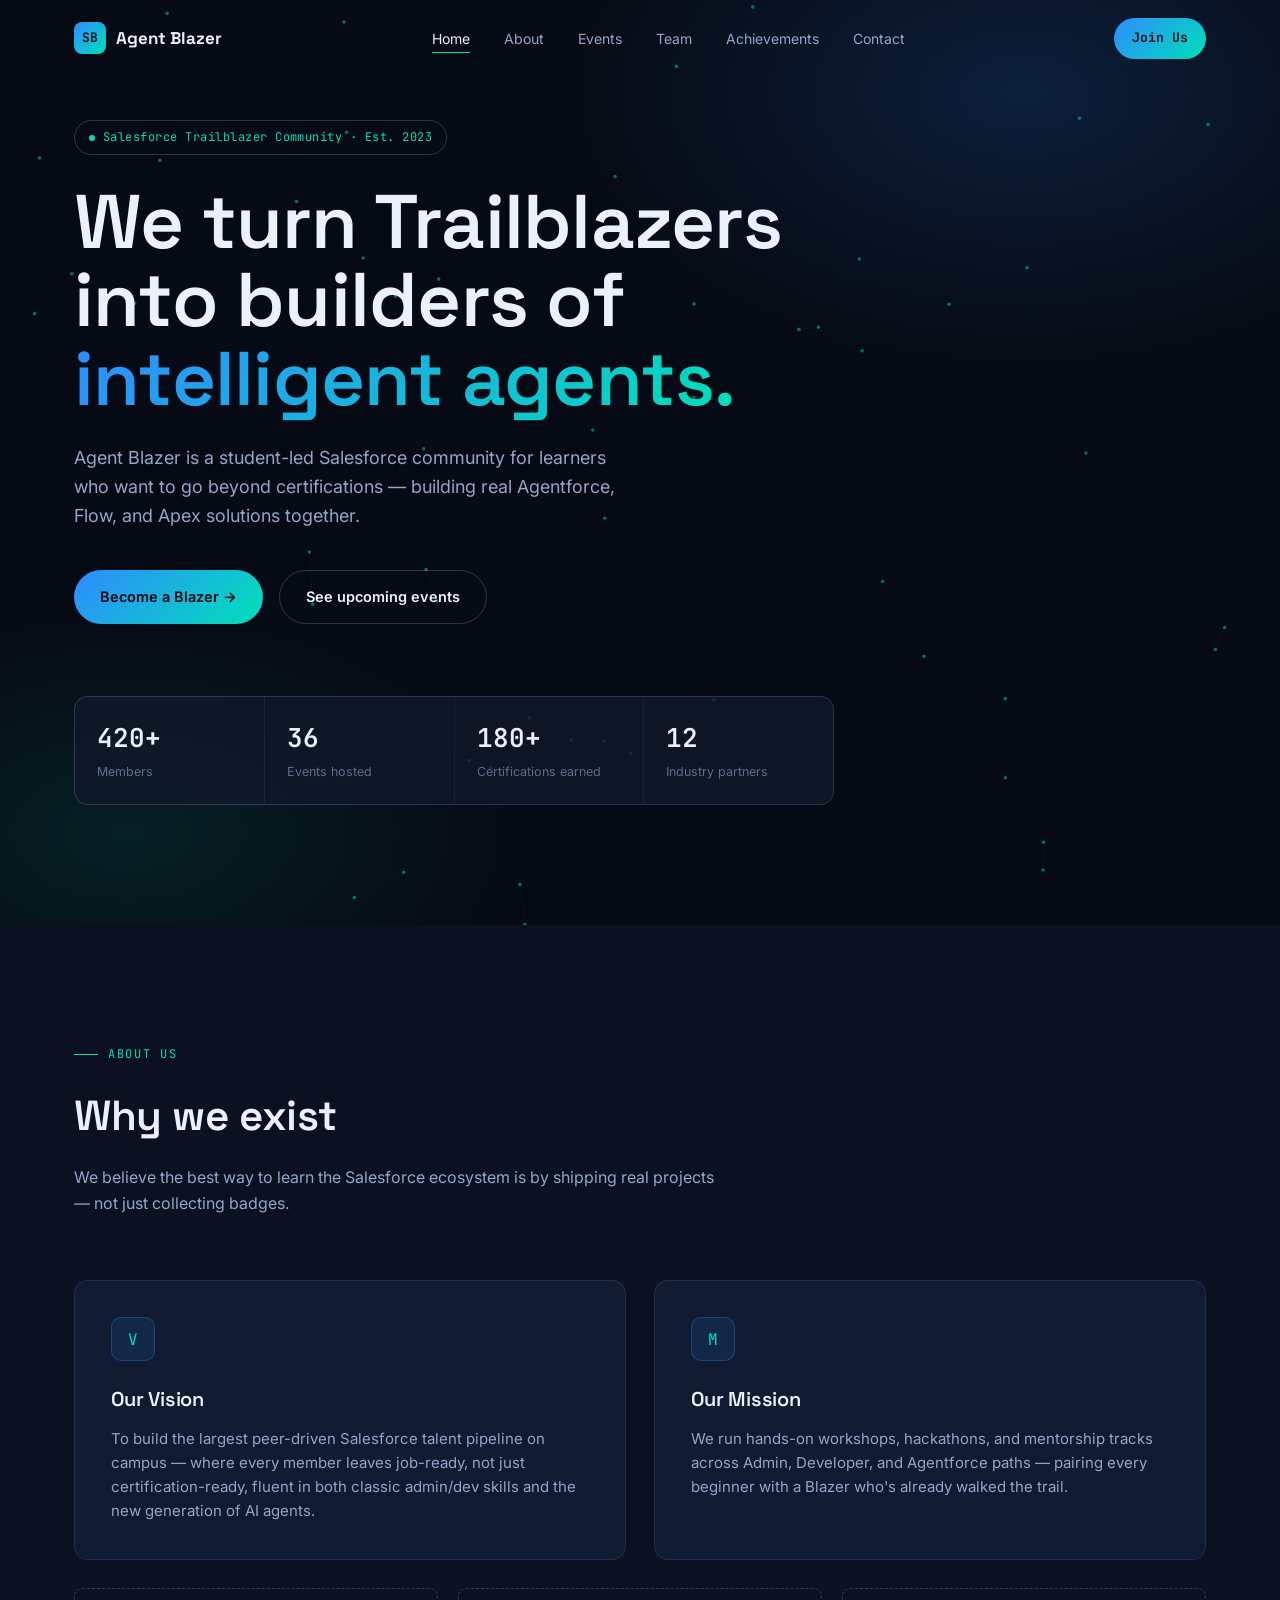
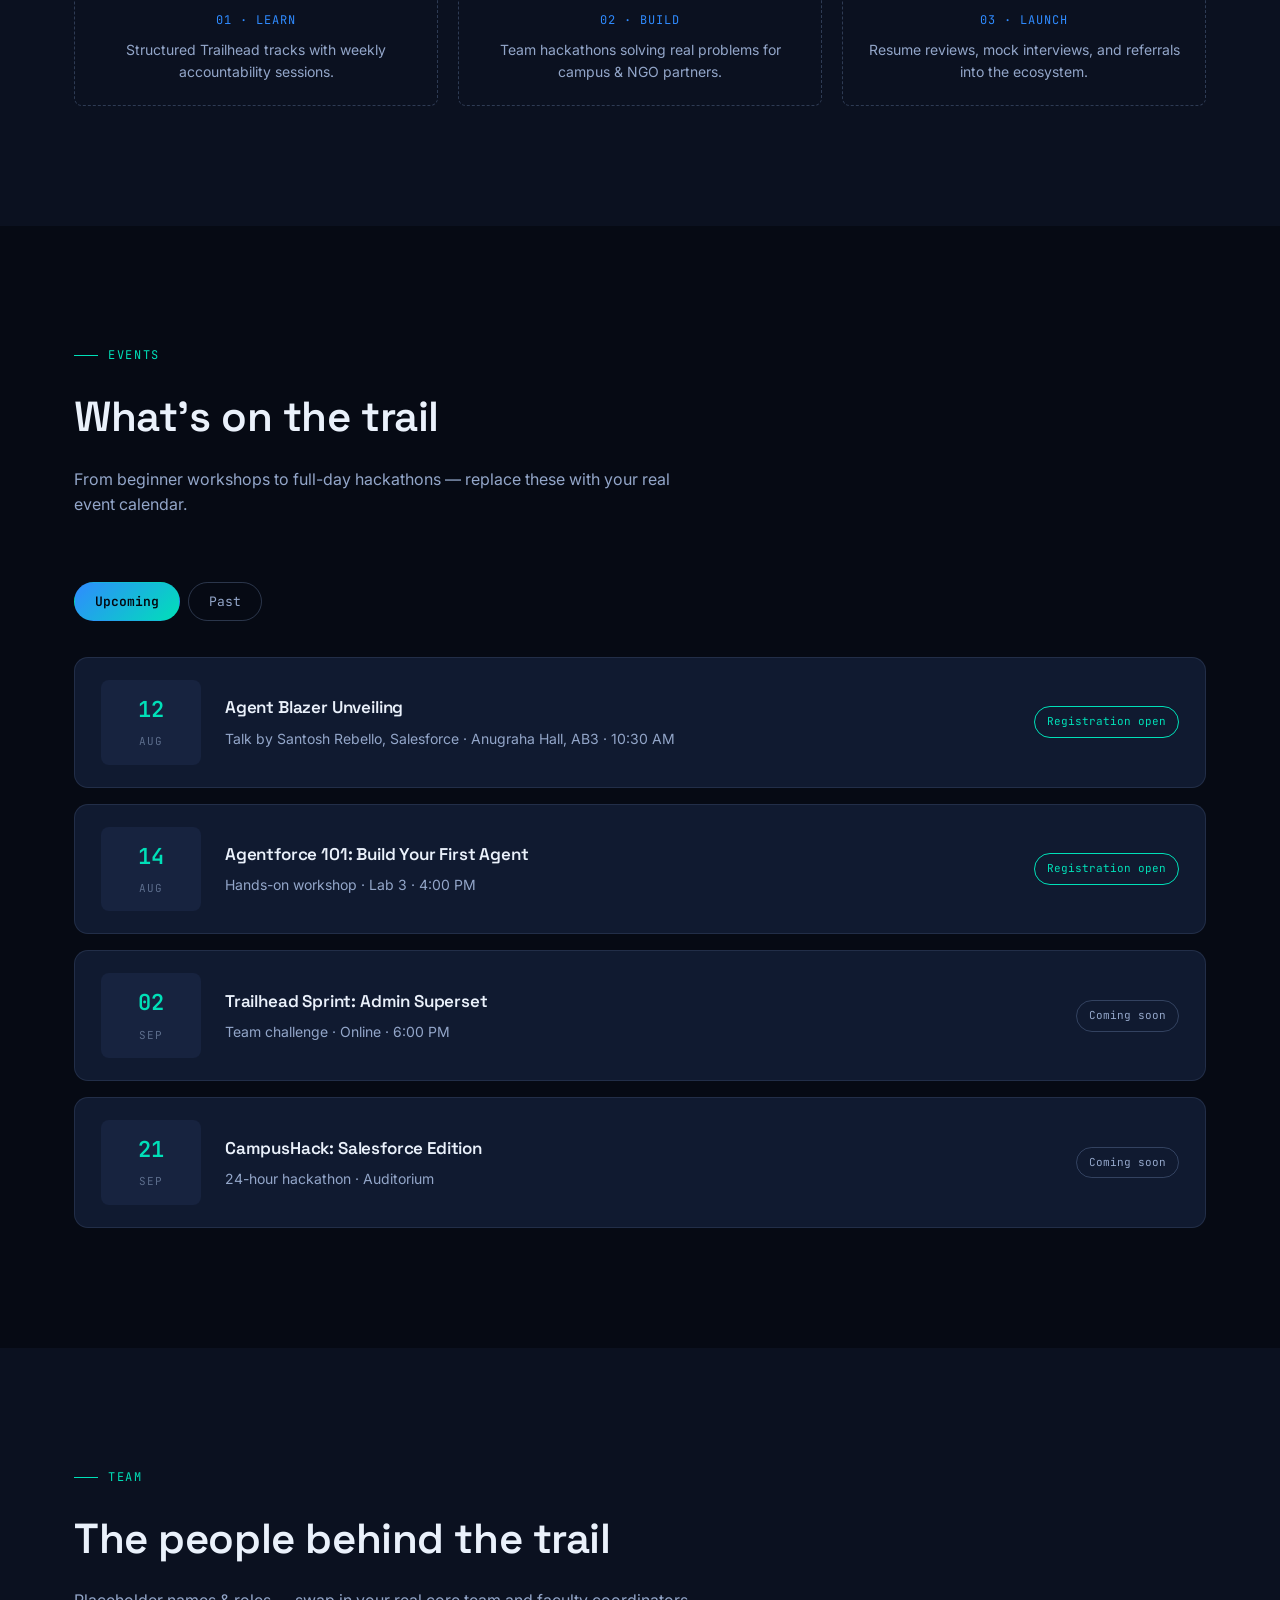
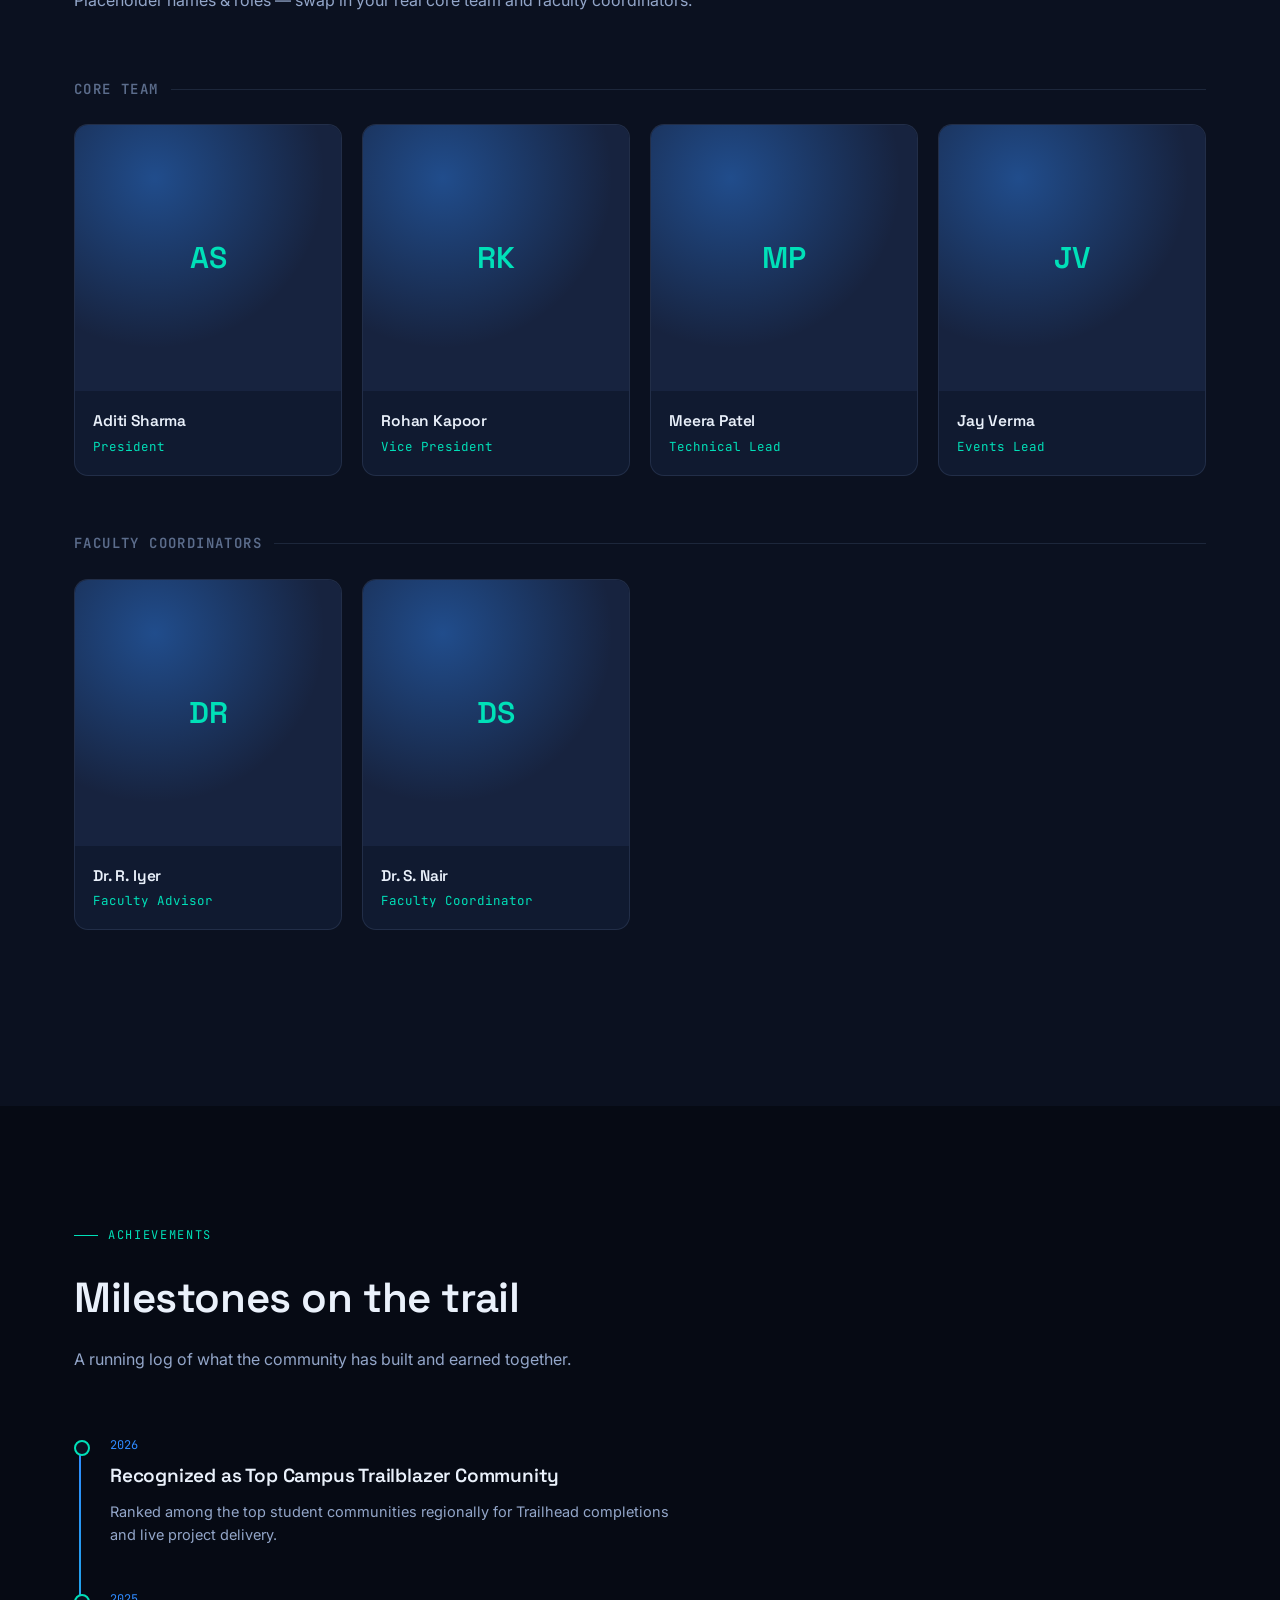
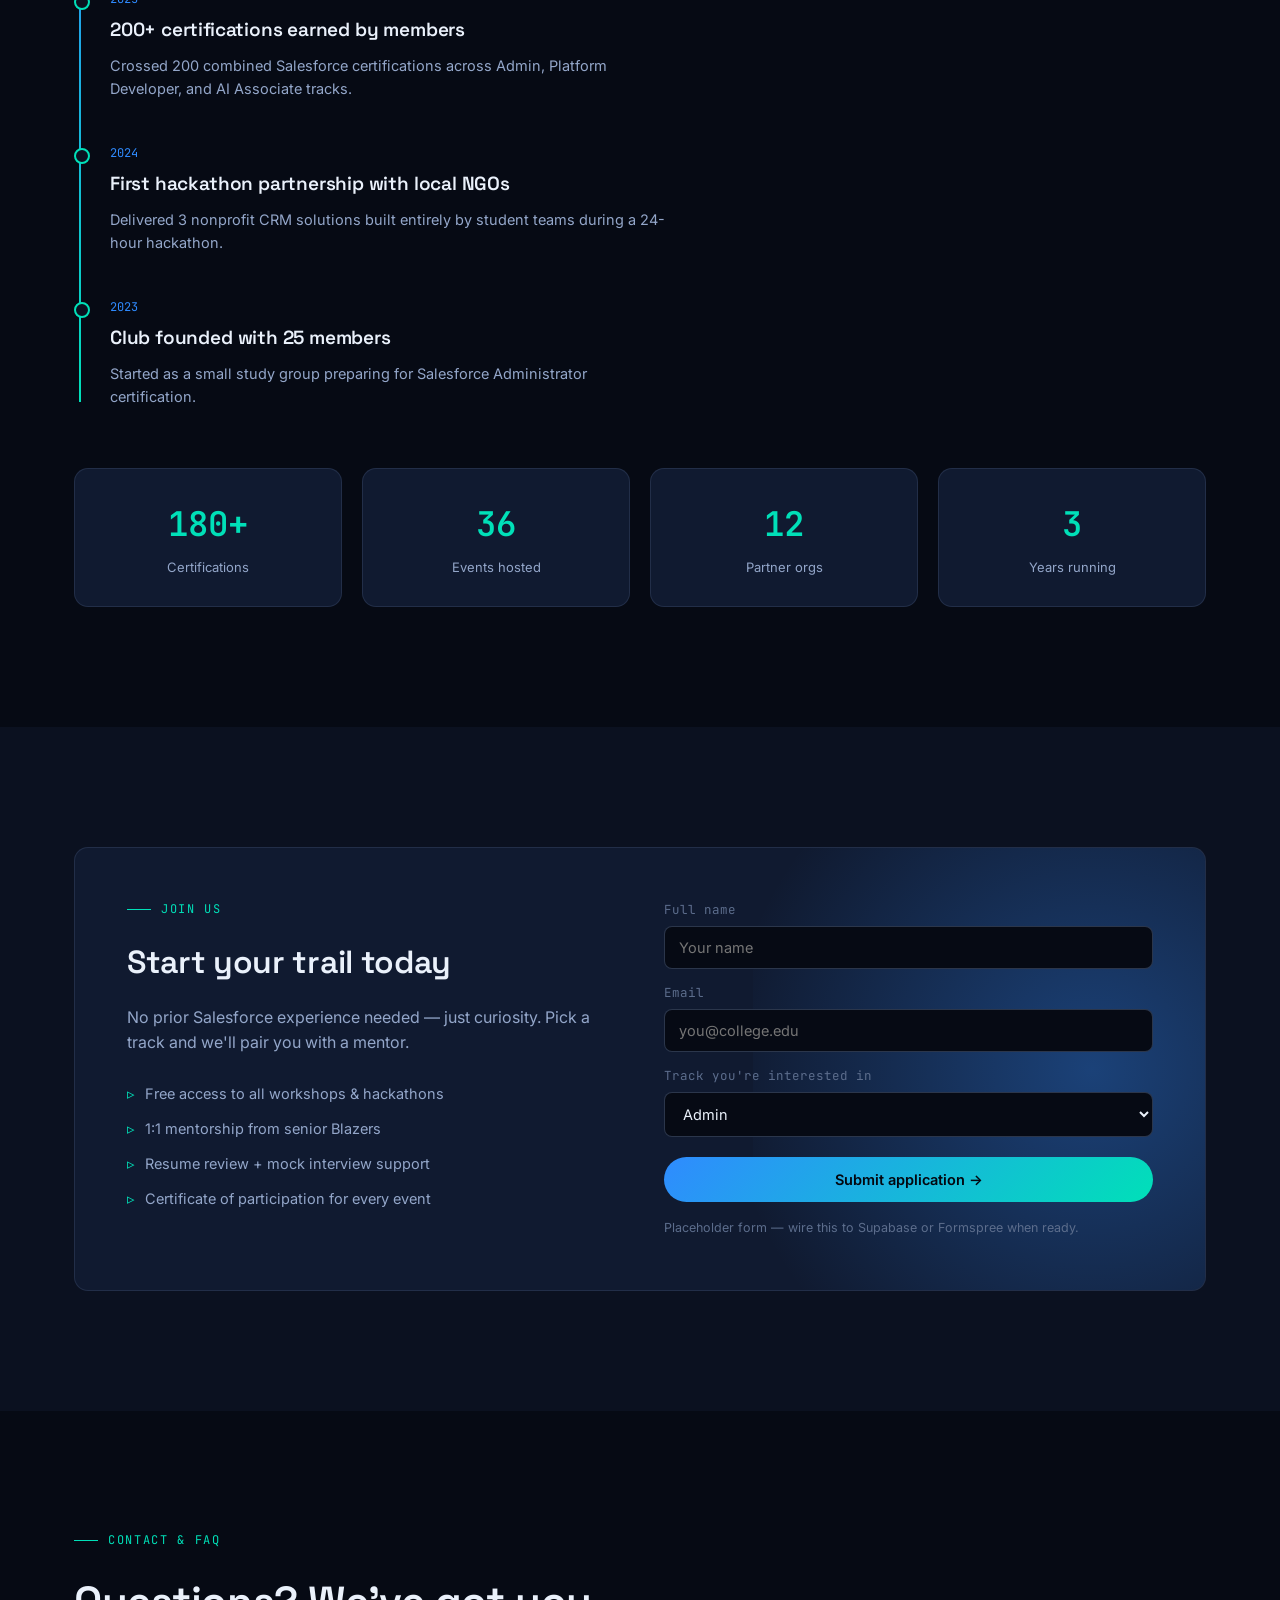
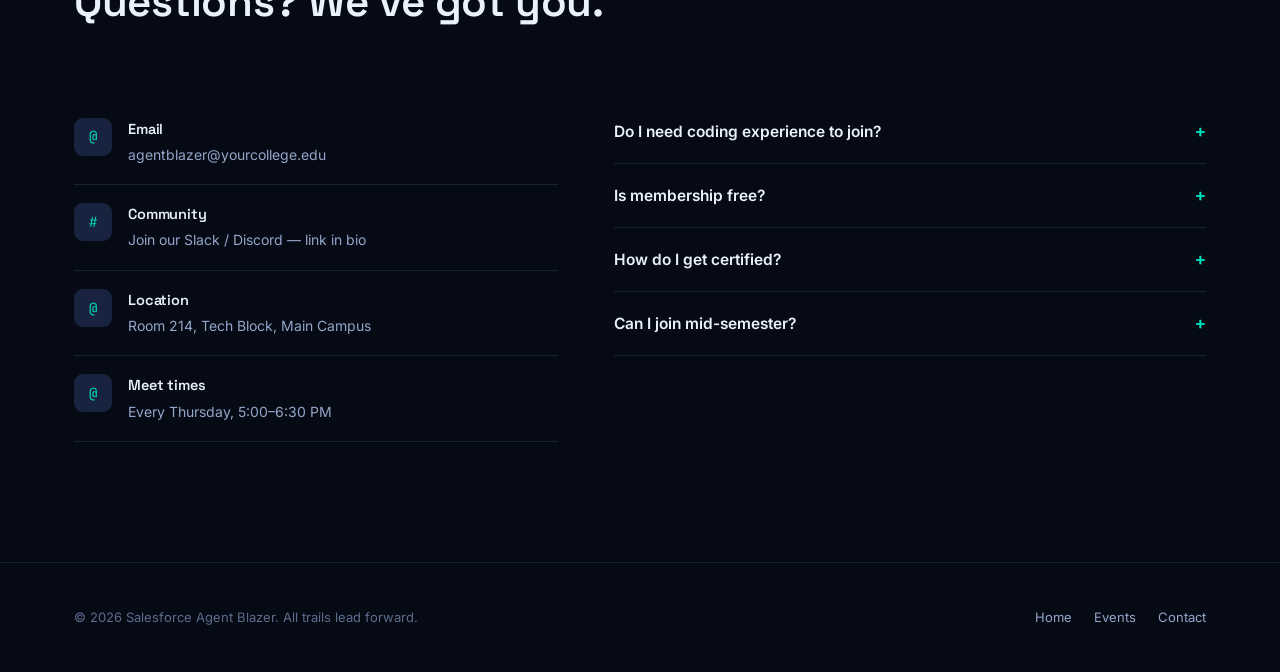
==== commit c0983380: "renamed Agent blazer" ====
--- a/index.html
+++ b/index.html
@@ -39,7 +39,7 @@
     <h1>We turn Trailblazers<br>into builders of <span class="grad">intelligent agents.</span></h1>
     <p class="lede">Agent Blazer is a student-led Salesforce community for learners who want to go beyond certifications — building real Agentforce, Flow, and Apex solutions together.</p>
     <div class="hero-actions">
-      <a href="/events/agentblazer-unveiling" class="btn btn-primary">Unveiling Event →</a>
+      <a href="#join" class="btn btn-primary">Become a Blazer →</a>
       <a href="#events" class="btn btn-ghost">See upcoming events</a>
     </div>
     <div class="hero-stats">
@@ -94,7 +94,7 @@
     <div class="event-panel active" id="upcoming">
       <a href="/events/agentblazer-unveiling" class="event-card reveal" style="display:grid;">
         <div class="event-date"><span class="d">12</span><span class="m">AUG</span></div>
-        <div class="event-info"><h4>Agentblazer Unveiling</h4><p>Talk by Santosh Rebello, Salesforce · Anugraha Hall, AB3 · 10:30 AM</p></div>
+        <div class="event-info"><h4>Agent Blazer Unveiling</h4><p>Talk by Santosh Rebello, Salesforce · Anugraha Hall, AB3 · 10:30 AM</p></div>
         <div class="event-badge live">Registration open</div>
       </a>
       <div class="event-card reveal">
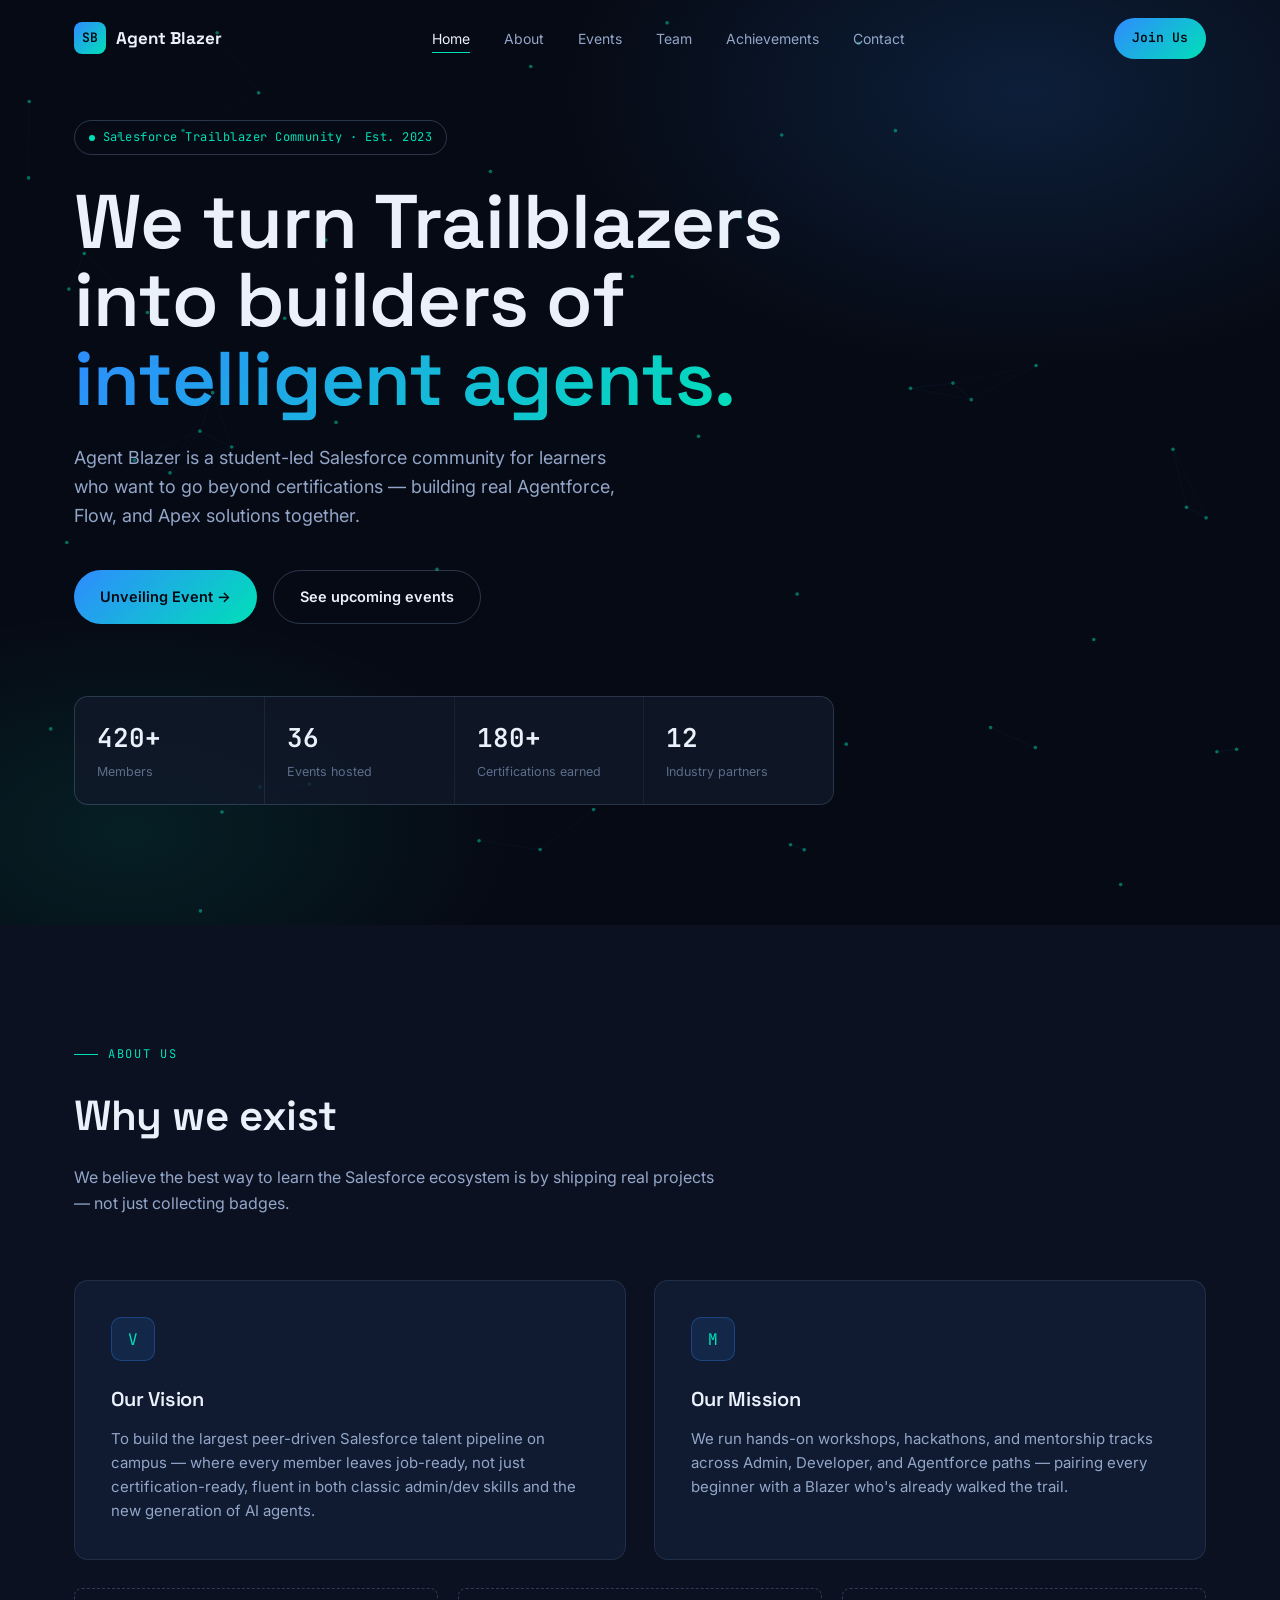
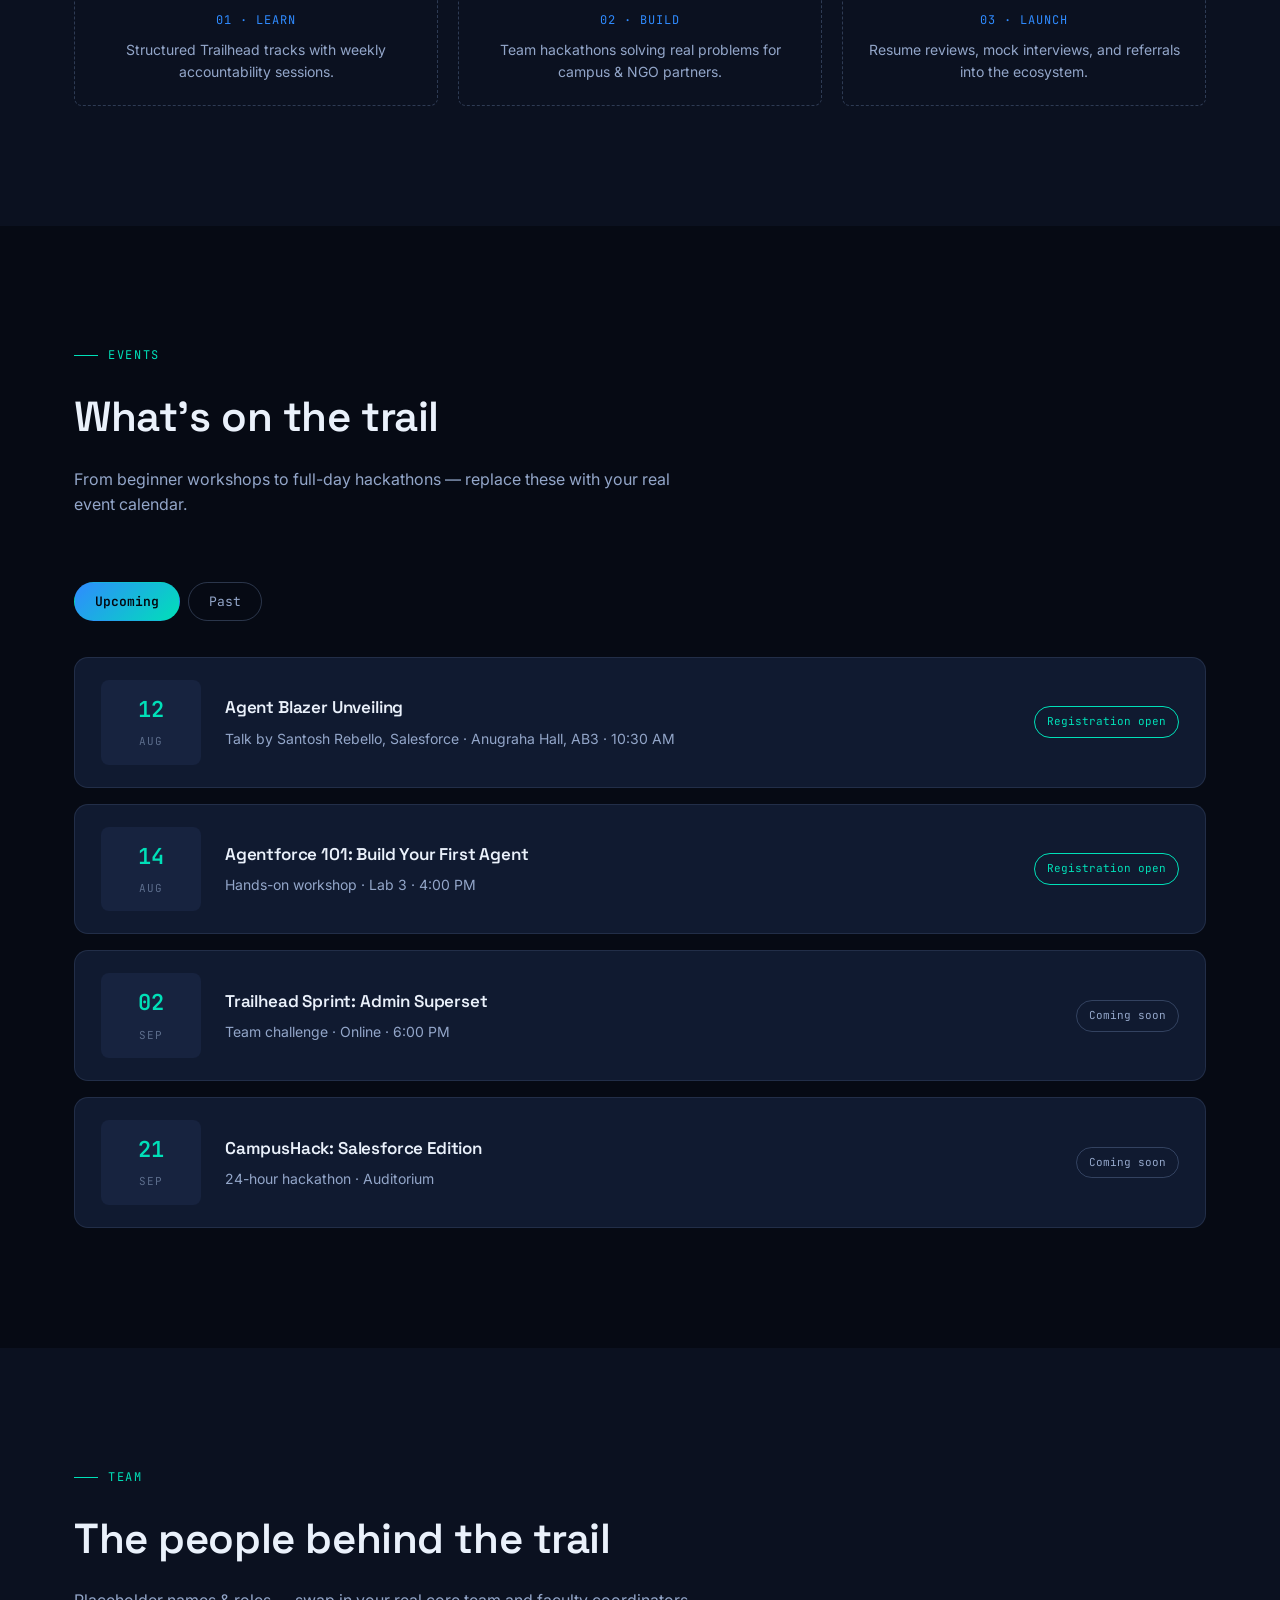
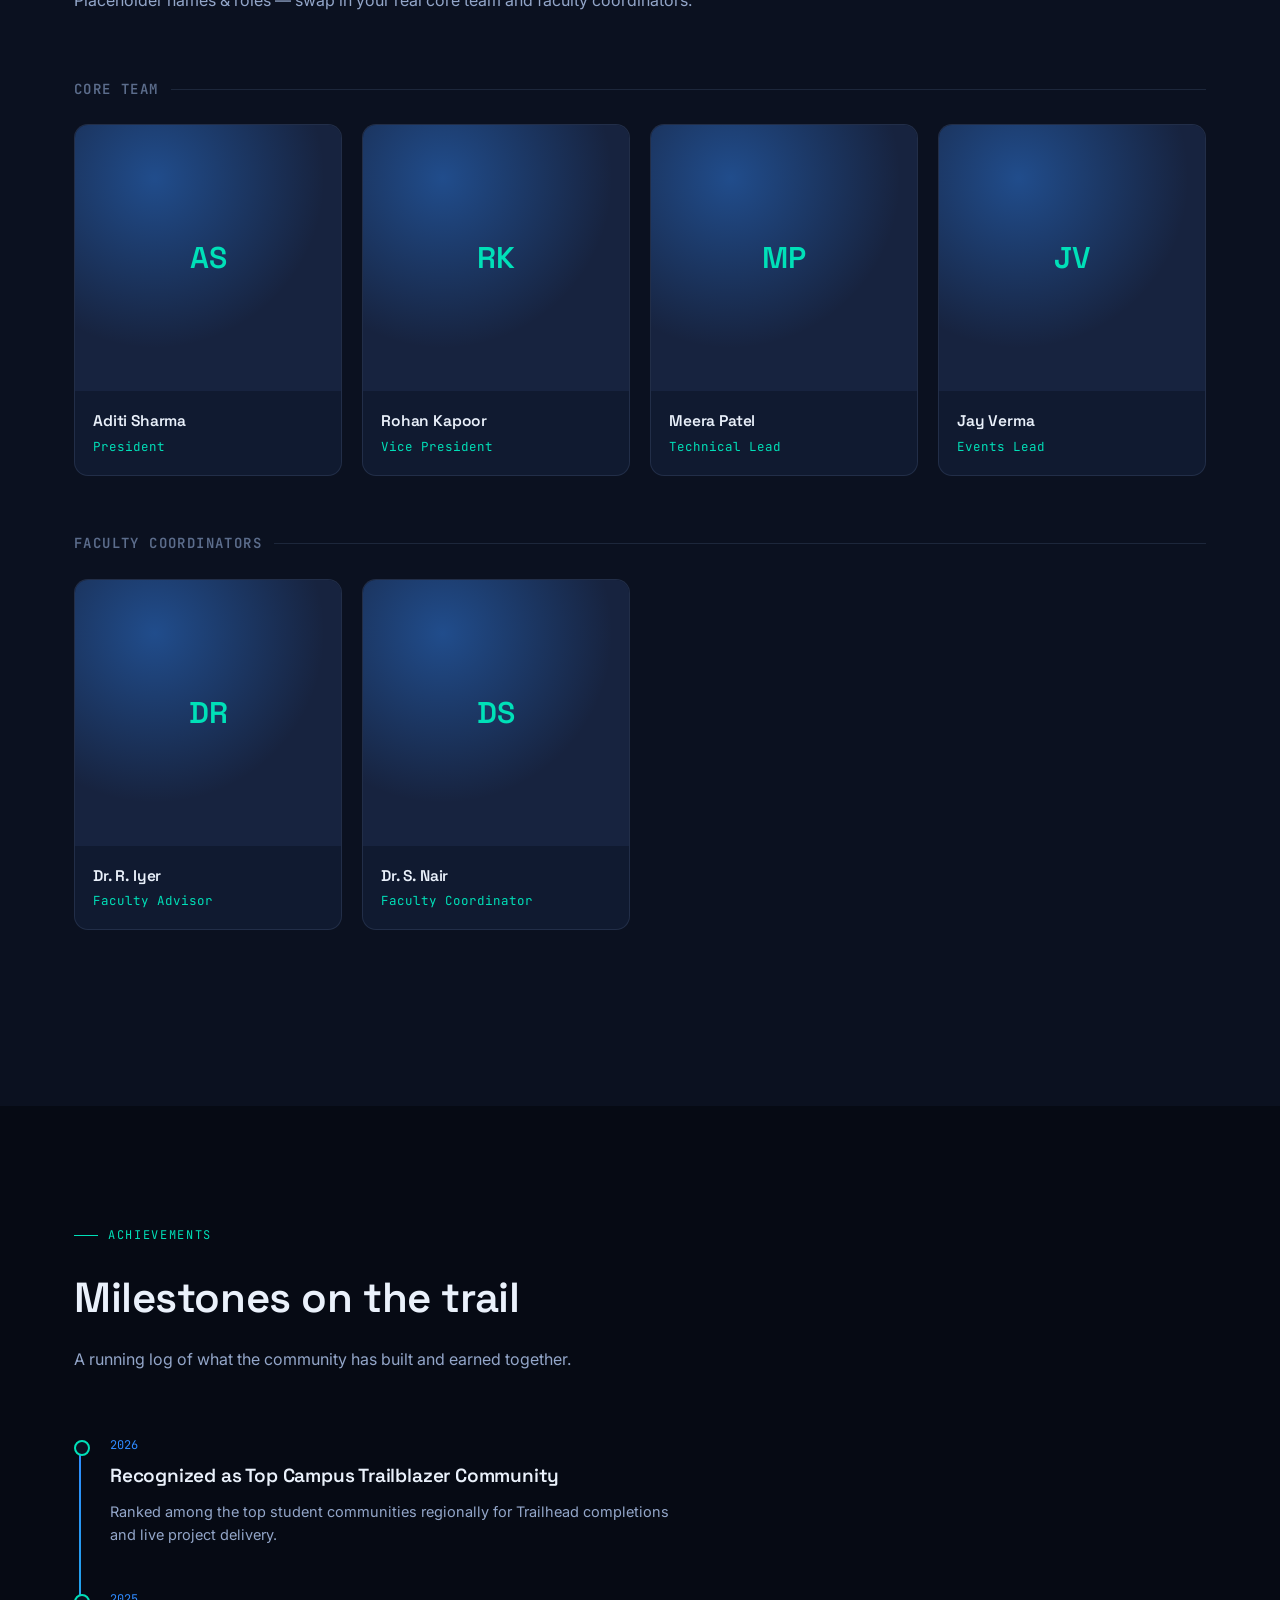
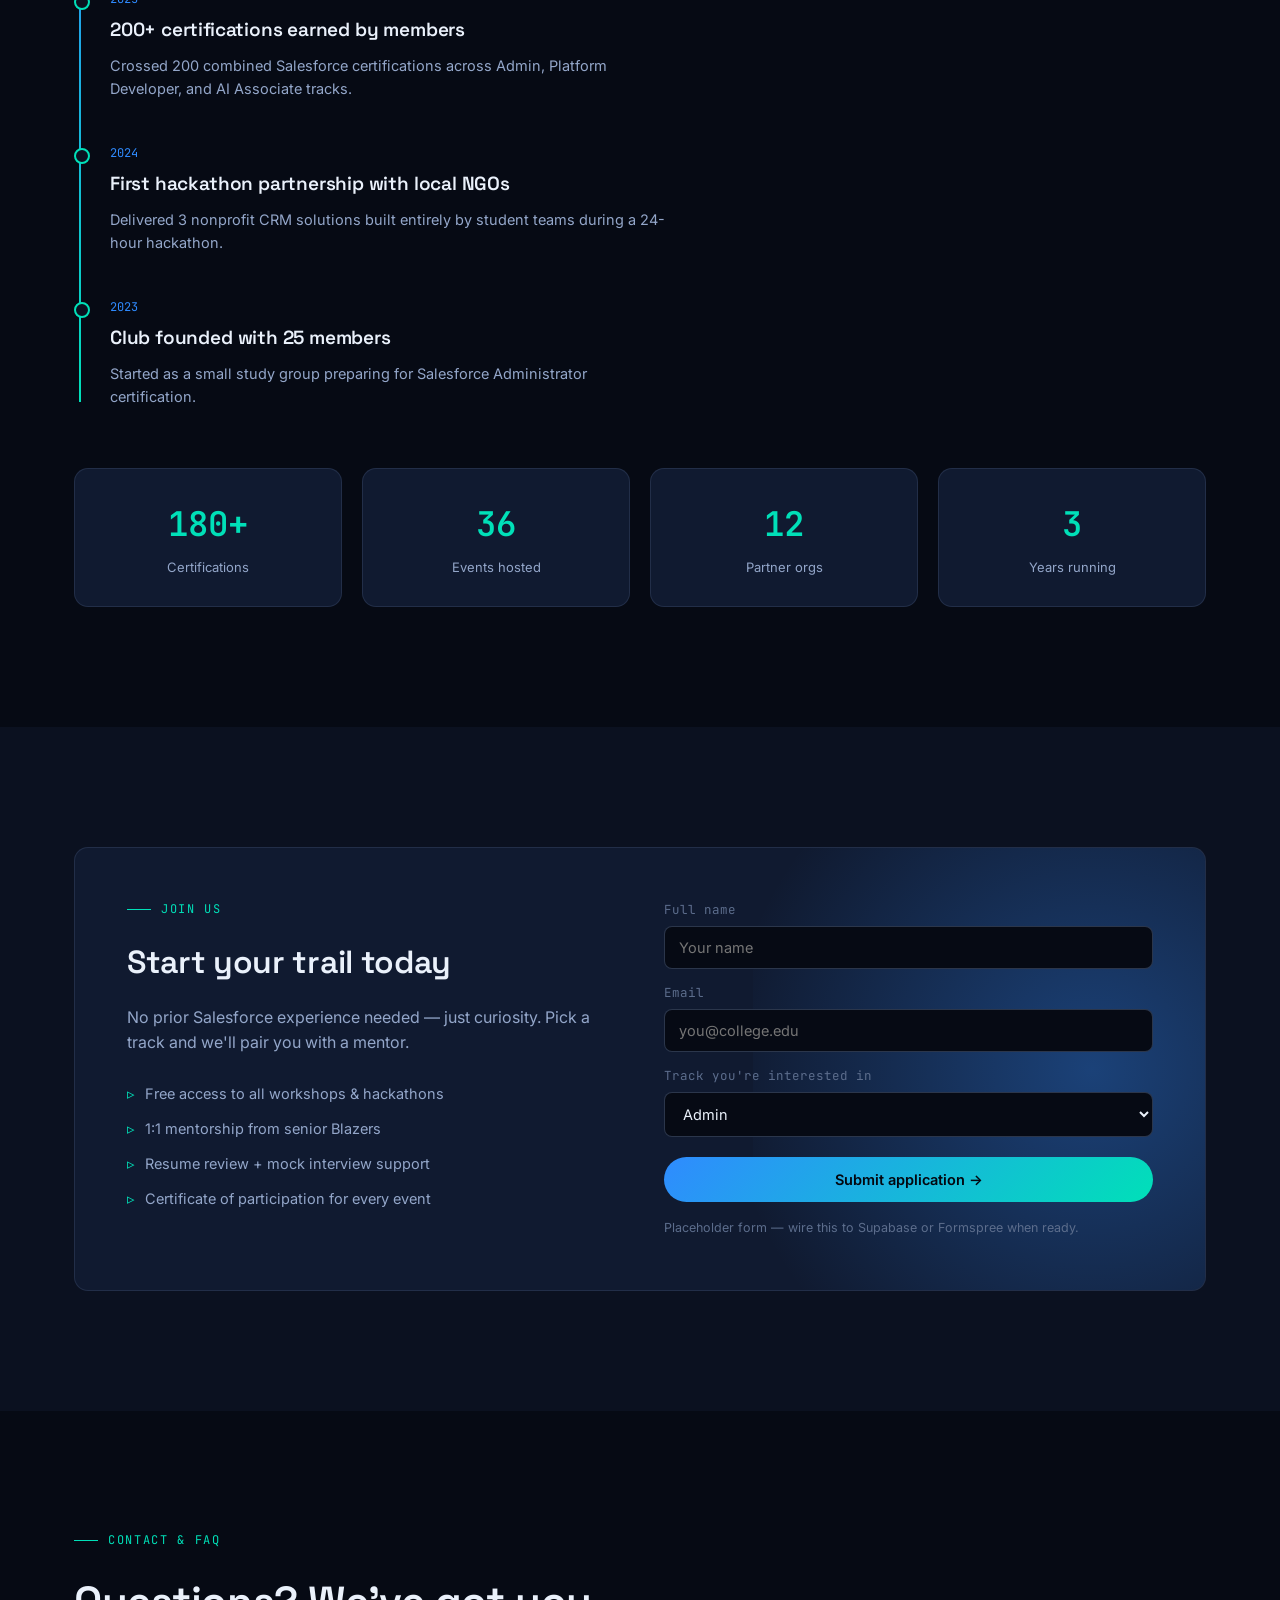
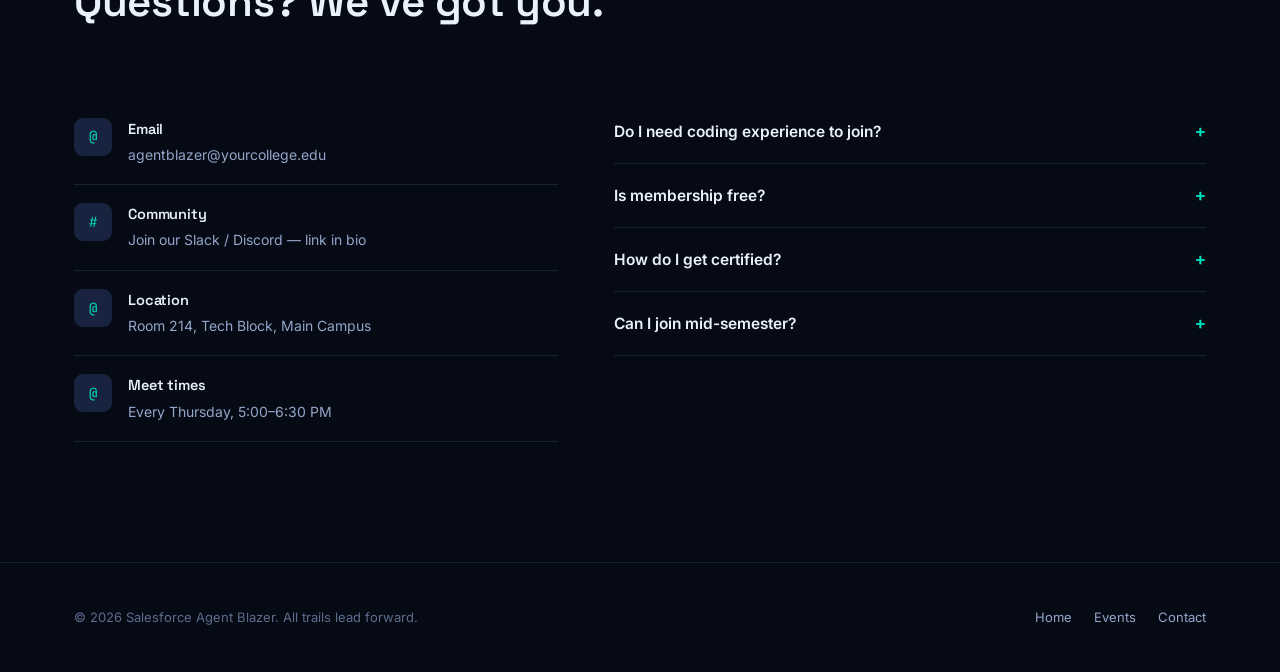
==== commit a37ba616: "Merge branch 'main' of https://github.com/surya080620/agent-blazer" ====
--- a/index.html
+++ b/index.html
@@ -39,7 +39,7 @@
     <h1>We turn Trailblazers<br>into builders of <span class="grad">intelligent agents.</span></h1>
     <p class="lede">Agent Blazer is a student-led Salesforce community for learners who want to go beyond certifications — building real Agentforce, Flow, and Apex solutions together.</p>
     <div class="hero-actions">
-      <a href="#join" class="btn btn-primary">Become a Blazer →</a>
+      <a href="/events/agentblazer-unveiling" class="btn btn-primary">Unveiling Event →</a>
       <a href="#events" class="btn btn-ghost">See upcoming events</a>
     </div>
     <div class="hero-stats">
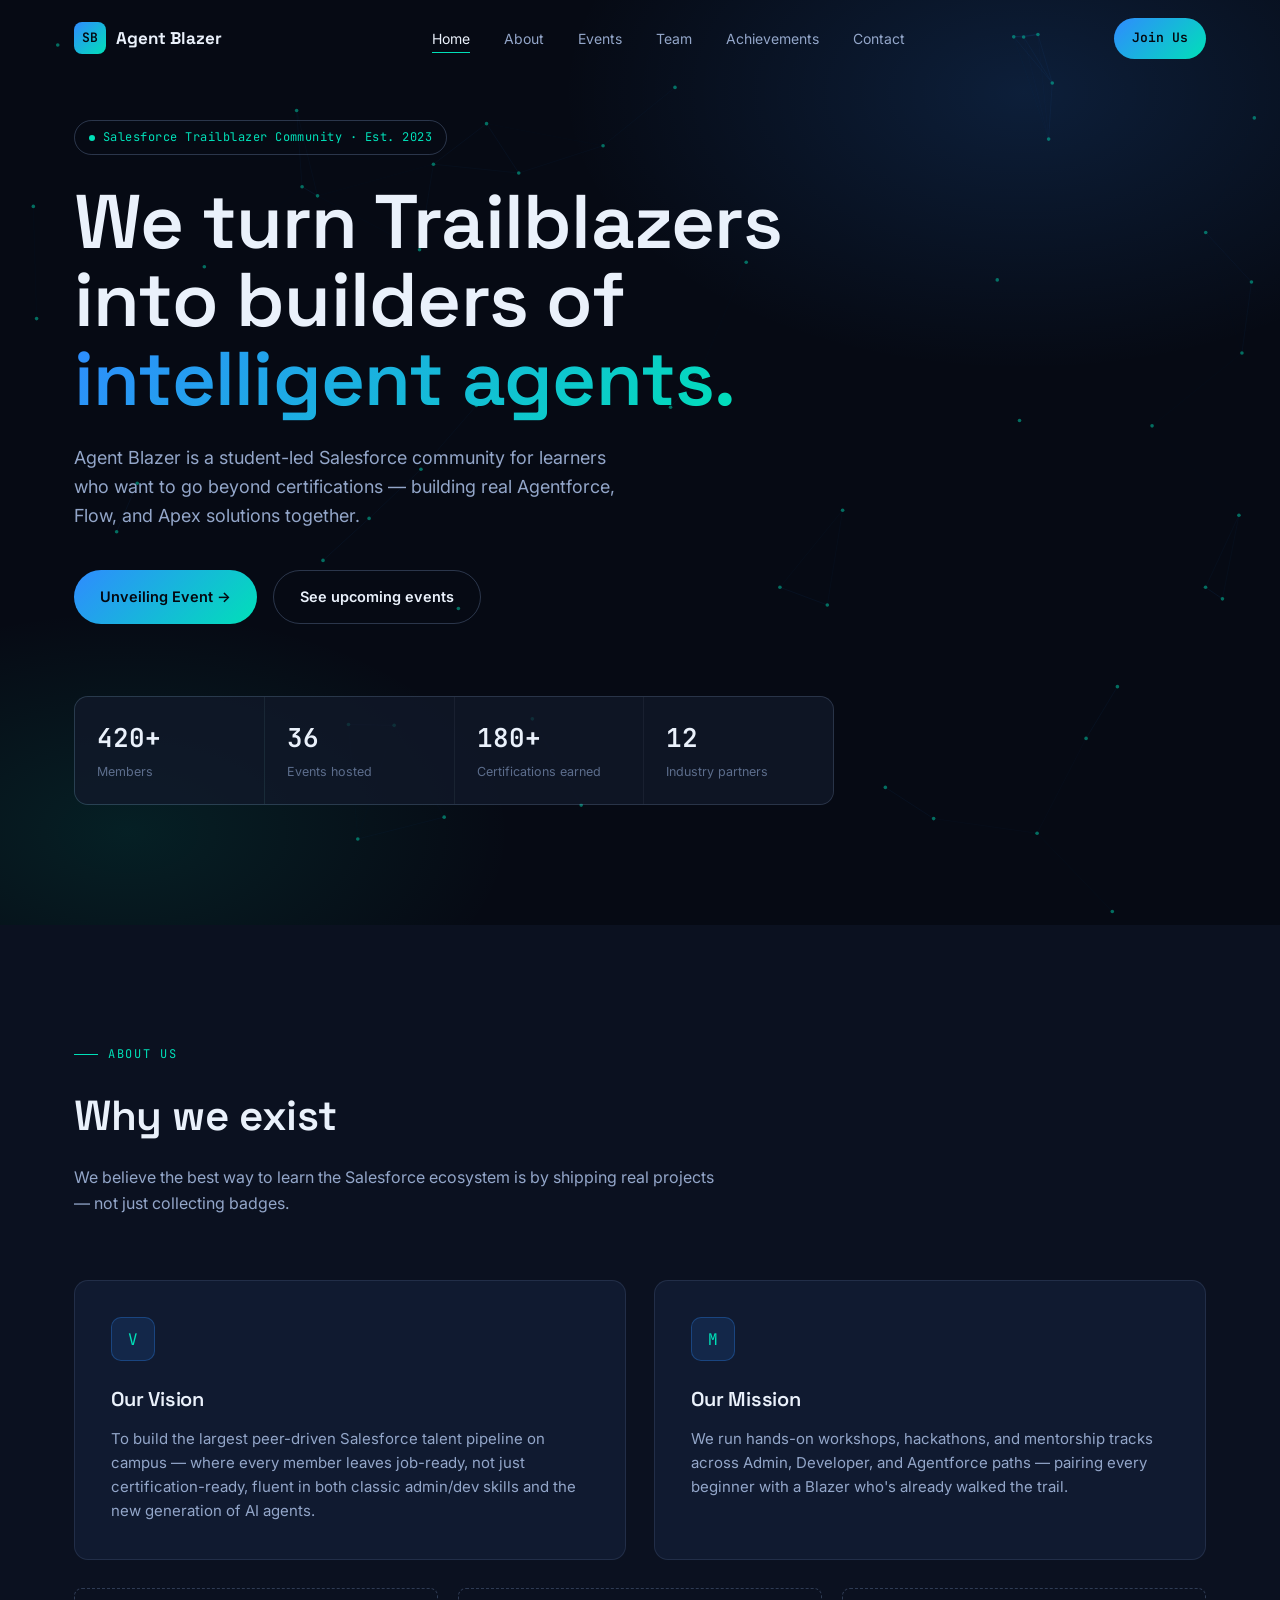
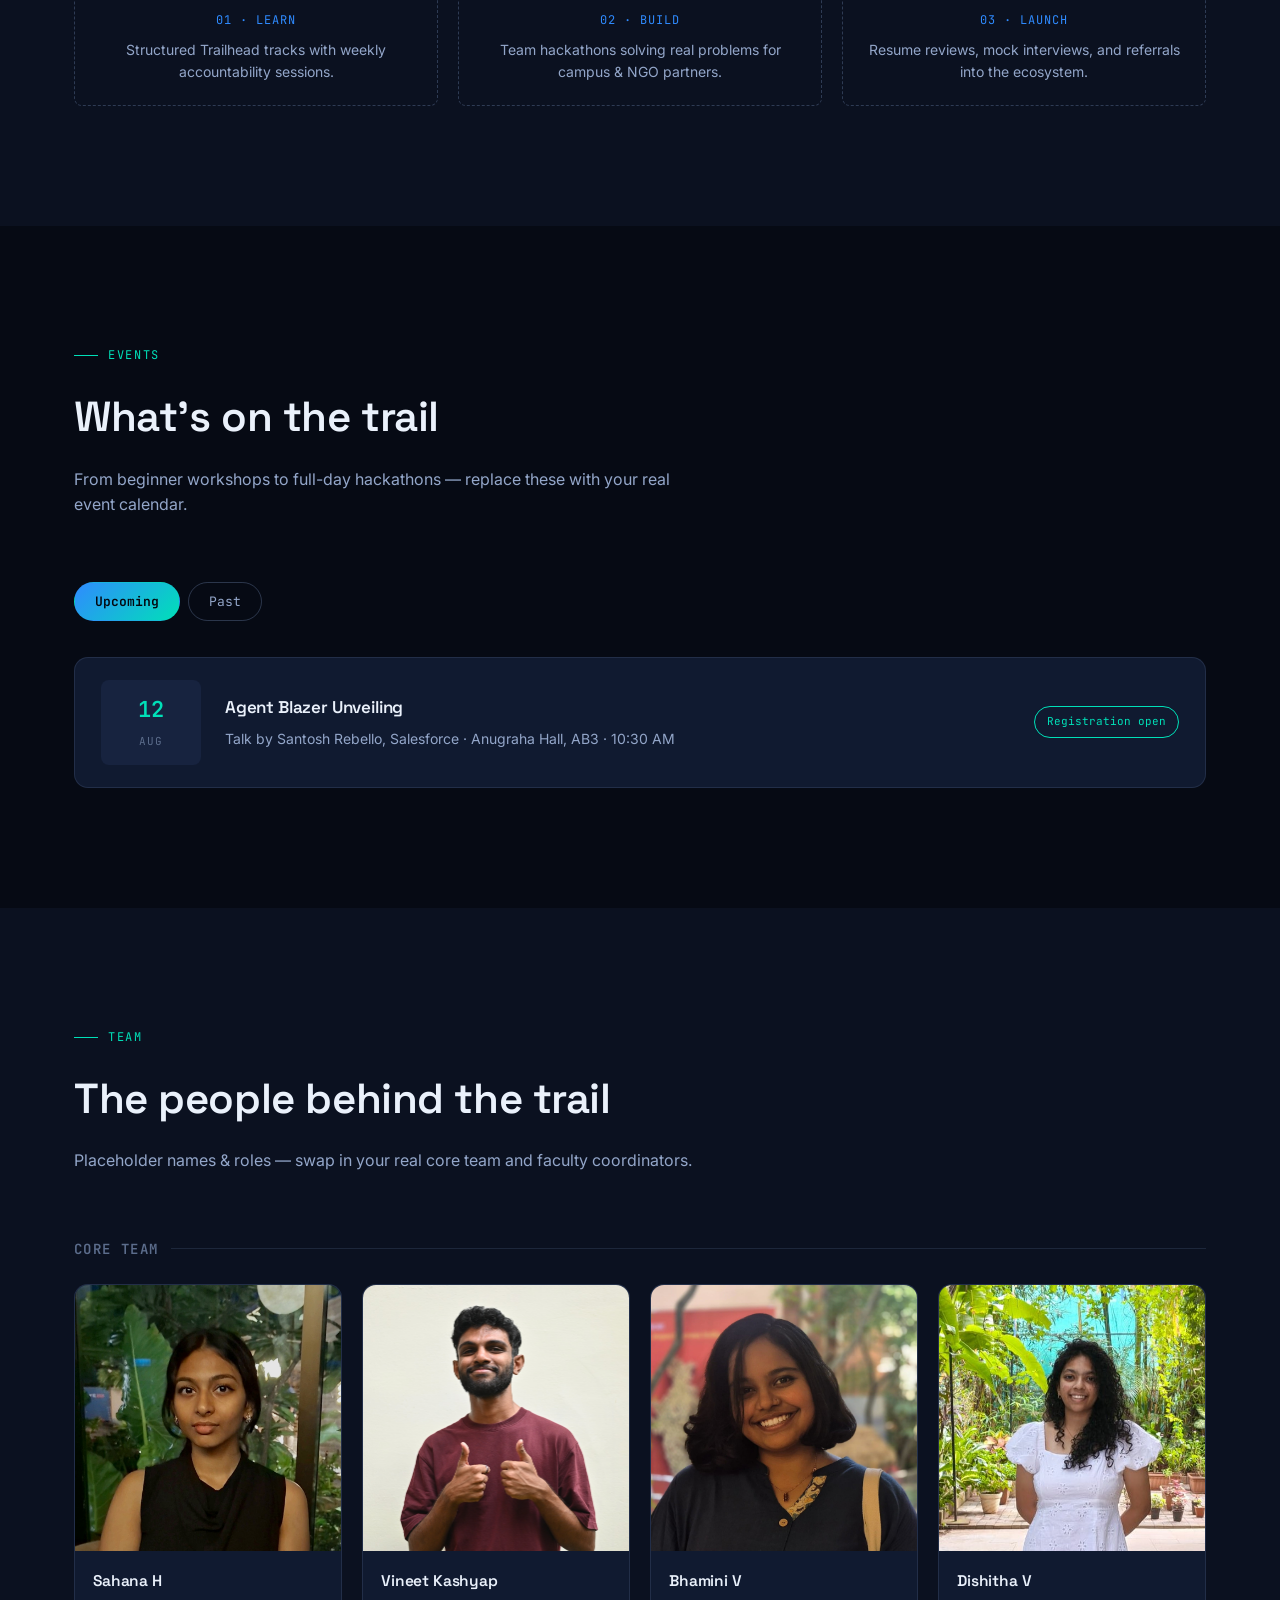
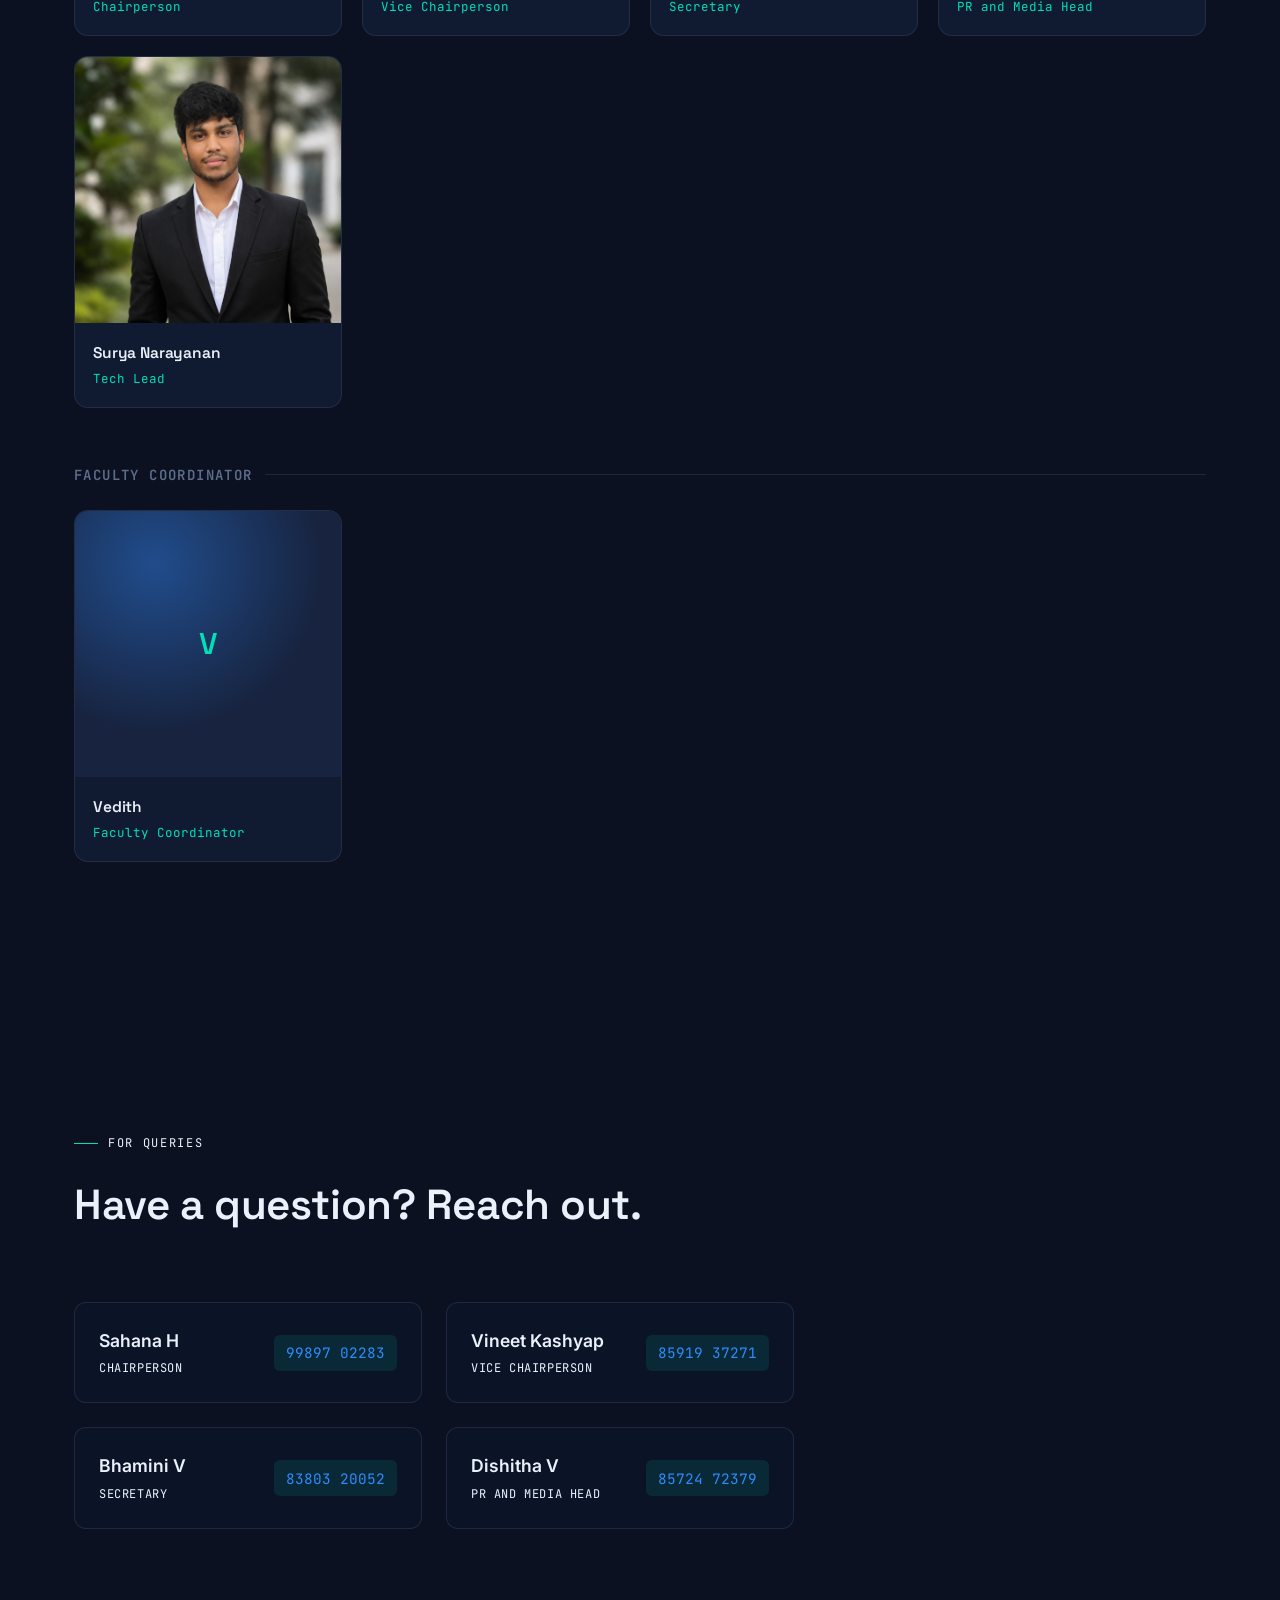
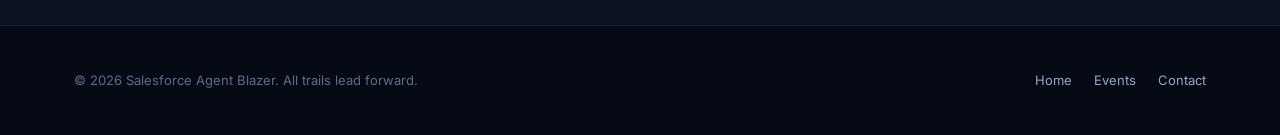
==== commit f76a1c1d: "updated images" ====
--- a/index.html
+++ b/index.html
@@ -97,37 +97,11 @@
         <div class="event-info"><h4>Agent Blazer Unveiling</h4><p>Talk by Santosh Rebello, Salesforce · Anugraha Hall, AB3 · 10:30 AM</p></div>
         <div class="event-badge live">Registration open</div>
       </a>
-      <div class="event-card reveal">
-        <div class="event-date"><span class="d">14</span><span class="m">AUG</span></div>
-        <div class="event-info"><h4>Agentforce 101: Build Your First Agent</h4><p>Hands-on workshop · Lab 3 · 4:00 PM</p></div>
-        <div class="event-badge live">Registration open</div>
-      </div>
-      <div class="event-card reveal">
-        <div class="event-date"><span class="d">02</span><span class="m">SEP</span></div>
-        <div class="event-info"><h4>Trailhead Sprint: Admin Superset</h4><p>Team challenge · Online · 6:00 PM</p></div>
-        <div class="event-badge">Coming soon</div>
-      </div>
-      <div class="event-card reveal">
-        <div class="event-date"><span class="d">21</span><span class="m">SEP</span></div>
-        <div class="event-info"><h4>CampusHack: Salesforce Edition</h4><p>24-hour hackathon · Auditorium</p></div>
-        <div class="event-badge">Coming soon</div>
-      </div>
+
     </div>
     <div class="event-panel" id="past">
-      <div class="event-card reveal">
-        <div class="event-date"><span class="d">18</span><span class="m">MAY</span></div>
-        <div class="event-info"><h4>Flow Automation Deep Dive</h4><p>Workshop · 60 attendees</p></div>
-        <div class="event-badge">Completed</div>
-      </div>
-      <div class="event-card reveal">
-        <div class="event-date"><span class="d">03</span><span class="m">APR</span></div>
-        <div class="event-info"><h4>Meet the Trailblazers: Alumni Panel</h4><p>Panel discussion · 90 attendees</p></div>
-        <div class="event-badge">Completed</div>
-      </div>
-      <div class="event-card reveal">
-        <div class="event-date"><span class="d">11</span><span class="m">FEB</span></div>
-        <div class="event-info"><h4>Winter Hack: Nonprofit Cloud</h4><p>Hackathon · 8 teams</p></div>
-        <div class="event-badge">Completed</div>
+      <div class="event-card reveal" style="text-align: center; padding: 2rem; color: var(--text-muted);">
+        <p>No past events yet. Check back later!</p>
       </div>
     </div>
   </div>
@@ -145,145 +119,62 @@
     <div class="team-group">
       <h3>Core Team</h3>
       <div class="team-grid">
-        <div class="team-card reveal"><div class="avatar">AS</div><div class="team-info"><h4>Aditi Sharma</h4><div class="role">President</div></div></div>
-        <div class="team-card reveal"><div class="avatar">RK</div><div class="team-info"><h4>Rohan Kapoor</h4><div class="role">Vice President</div></div></div>
-        <div class="team-card reveal"><div class="avatar">MP</div><div class="team-info"><h4>Meera Patel</h4><div class="role">Technical Lead</div></div></div>
-        <div class="team-card reveal"><div class="avatar">JV</div><div class="team-info"><h4>Jay Verma</h4><div class="role">Events Lead</div></div></div>
+        <div class="team-card reveal"><div class="avatar" style="overflow: hidden;"><img src="/assets/img/team/sahana.jpeg" alt="Sahana H" style="width:100%; height:100%; object-fit:cover;" onerror="this.style.display='none';this.parentElement.innerHTML='SH';"></div><div class="team-info"><h4>Sahana H</h4><div class="role">Chairperson</div></div></div>
+        <div class="team-card reveal"><div class="avatar" style="overflow: hidden;"><img src="/assets/img/team/vineet.jpeg" alt="Vineet Kashyap" style="width:100%; height:100%; object-fit:cover;" onerror="this.style.display='none';this.parentElement.innerHTML='VK';"></div><div class="team-info"><h4>Vineet Kashyap</h4><div class="role">Vice Chairperson</div></div></div>
+        <div class="team-card reveal"><div class="avatar" style="overflow: hidden;"><img src="/assets/img/team/bhamini.jpeg" alt="Bhamini V" style="width:100%; height:100%; object-fit:cover;" onerror="this.style.display='none';this.parentElement.innerHTML='BV';"></div><div class="team-info"><h4>Bhamini V</h4><div class="role">Secretary</div></div></div>
+        <div class="team-card reveal"><div class="avatar" style="overflow: hidden;"><img src="/assets/img/team/dishitha.jpeg" alt="Dishitha V" style="width:100%; height:100%; object-fit:cover;" onerror="this.style.display='none';this.parentElement.innerHTML='DV';"></div><div class="team-info"><h4>Dishitha V</h4><div class="role">PR and Media Head</div></div></div>
+        <div class="team-card reveal"><div class="avatar" style="overflow: hidden;"><img src="/assets/img/team/surya.png" alt="Surya Narayanan" style="width:100%; height:100%; object-fit:cover;" onerror="this.style.display='none';this.parentElement.innerHTML='SN';"></div><div class="team-info"><h4>Surya Narayanan</h4><div class="role">Tech Lead</div></div></div>
       </div>
     </div>
 
     <div class="team-group">
-      <h3>Faculty Coordinators</h3>
+      <h3>Faculty Coordinator</h3>
       <div class="team-grid">
-        <div class="team-card reveal"><div class="avatar">DR</div><div class="team-info"><h4>Dr. R. Iyer</h4><div class="role">Faculty Advisor</div></div></div>
-        <div class="team-card reveal"><div class="avatar">DS</div><div class="team-info"><h4>Dr. S. Nair</h4><div class="role">Faculty Coordinator</div></div></div>
-      </div>
-    </div>
-  </div>
-</section>
-
-<!-- ================= ACHIEVEMENTS ================= -->
-<section id="achievements">
+        <div class="team-card reveal"><div class="avatar" style="overflow: hidden;"><img src="/assets/img/team/vedith.jpg" alt="Vedith" style="width:100%; height:100%; object-fit:cover;" onerror="this.style.display='none';this.parentElement.innerHTML='V';"></div><div class="team-info"><h4>Vedith</h4><div class="role">Faculty Coordinator</div></div></div>
+      </div>
+    </div>
+  </div>
+</section>
+
+
+
+
+
+<!-- ================= FOR QUERIES ================= -->
+<section class="queries-section" id="contact" style="padding: 6rem 0; background: var(--bg-alt);">
   <div class="wrap">
-    <div class="section-head reveal">
-      <div class="eyebrow">Achievements</div>
-      <h2>Milestones on the trail</h2>
-      <p>A running log of what the community has built and earned together.</p>
-    </div>
-    <div class="timeline">
-      <div class="tl-item reveal">
-        <span class="tl-num">2026</span>
-        <h4>Recognized as Top Campus Trailblazer Community</h4>
-        <p>Ranked among the top student communities regionally for Trailhead completions and live project delivery.</p>
-      </div>
-      <div class="tl-item reveal">
-        <span class="tl-num">2025</span>
-        <h4>200+ certifications earned by members</h4>
-        <p>Crossed 200 combined Salesforce certifications across Admin, Platform Developer, and AI Associate tracks.</p>
-      </div>
-      <div class="tl-item reveal">
-        <span class="tl-num">2024</span>
-        <h4>First hackathon partnership with local NGOs</h4>
-        <p>Delivered 3 nonprofit CRM solutions built entirely by student teams during a 24-hour hackathon.</p>
-      </div>
-      <div class="tl-item reveal">
-        <span class="tl-num">2023</span>
-        <h4>Club founded with 25 members</h4>
-        <p>Started as a small study group preparing for Salesforce Administrator certification.</p>
-      </div>
-    </div>
-    <div class="stat-row">
-      <div class="stat-box reveal"><div class="big">180+</div><div class="lbl">Certifications</div></div>
-      <div class="stat-box reveal"><div class="big">36</div><div class="lbl">Events hosted</div></div>
-      <div class="stat-box reveal"><div class="big">12</div><div class="lbl">Partner orgs</div></div>
-      <div class="stat-box reveal"><div class="big">3</div><div class="lbl">Years running</div></div>
-    </div>
-  </div>
-</section>
-
-<!-- ================= JOIN US ================= -->
-<section class="join" id="join">
-  <div class="wrap">
-    <div class="join-panel reveal">
-      <div class="join-copy">
-        <div class="eyebrow">Join Us</div>
-        <h2>Start your trail today</h2>
-        <p>No prior Salesforce experience needed — just curiosity. Pick a track and we'll pair you with a mentor.</p>
-        <ul class="join-list">
-          <li>Free access to all workshops & hackathons</li>
-          <li>1:1 mentorship from senior Blazers</li>
-          <li>Resume review + mock interview support</li>
-          <li>Certificate of participation for every event</li>
-        </ul>
-      </div>
-      <form onsubmit="event.preventDefault(); alert('This is a placeholder form — connect it to Supabase or a form service to go live.');">
-        <div class="field">
-          <label for="jname">Full name</label>
-          <input type="text" id="jname" placeholder="Your name" required>
+    <div class="section-head centered reveal">
+      <div class="eyebrow" style="color: var(--primary);">For Queries</div>
+      <h2>Have a question? Reach out.</h2>
+    </div>
+    <div class="query-grid reveal" style="display: grid; grid-template-columns: repeat(auto-fit, minmax(300px, 1fr)); gap: 1.5rem; margin-top: 3rem;">
+      <div class="query-item" style="background: rgba(47,139,255,0.03); border: 1px solid var(--border); padding: 1.5rem; border-radius: 12px; display: flex; justify-content: space-between; align-items: center;">
+        <div class="query-item-left">
+          <div class="query-item-name" style="font-family: var(--font-head); font-weight: 600; font-size: 1.1rem; margin-bottom: 0.25rem;">Sahana H</div>
+          <div class="role" style="font-family: var(--font-mono); font-size: 0.75rem; color: var(--text-muted); text-transform: uppercase; letter-spacing: 0.05em;">Chairperson</div>
         </div>
-        <div class="field">
-          <label for="jemail">Email</label>
-          <input type="email" id="jemail" placeholder="you@college.edu" required>
+        <div class="num" style="font-family: var(--font-mono); color: var(--accent); background: rgba(0,224,184,0.1); padding: 0.4rem 0.75rem; border-radius: 6px; font-size: 0.9rem;">99897 02283</div>
+      </div>
+      <div class="query-item" style="background: rgba(47,139,255,0.03); border: 1px solid var(--border); padding: 1.5rem; border-radius: 12px; display: flex; justify-content: space-between; align-items: center;">
+        <div class="query-item-left">
+          <div class="query-item-name" style="font-family: var(--font-head); font-weight: 600; font-size: 1.1rem; margin-bottom: 0.25rem;">Vineet Kashyap</div>
+          <div class="role" style="font-family: var(--font-mono); font-size: 0.75rem; color: var(--text-muted); text-transform: uppercase; letter-spacing: 0.05em;">Vice Chairperson</div>
         </div>
-        <div class="field">
-          <label for="jtrack">Track you're interested in</label>
-          <select id="jtrack">
-            <option>Admin</option>
-            <option>Developer</option>
-            <option>Agentforce / AI</option>
-            <option>Not sure yet</option>
-          </select>
+        <div class="num" style="font-family: var(--font-mono); color: var(--accent); background: rgba(0,224,184,0.1); padding: 0.4rem 0.75rem; border-radius: 6px; font-size: 0.9rem;">85919 37271</div>
+      </div>
+      <div class="query-item" style="background: rgba(47,139,255,0.03); border: 1px solid var(--border); padding: 1.5rem; border-radius: 12px; display: flex; justify-content: space-between; align-items: center;">
+        <div class="query-item-left">
+          <div class="query-item-name" style="font-family: var(--font-head); font-weight: 600; font-size: 1.1rem; margin-bottom: 0.25rem;">Bhamini V</div>
+          <div class="role" style="font-family: var(--font-mono); font-size: 0.75rem; color: var(--text-muted); text-transform: uppercase; letter-spacing: 0.05em;">Secretary</div>
         </div>
-        <button type="submit" class="btn btn-primary" style="justify-content:center;margin-top:6px;">Submit application →</button>
-        <p class="form-note">Placeholder form — wire this to Supabase or Formspree when ready.</p>
-      </form>
-    </div>
-  </div>
-</section>
-
-<!-- ================= CONTACT / FAQ ================= -->
-<section id="contact">
-  <div class="wrap">
-    <div class="section-head reveal">
-      <div class="eyebrow">Contact & FAQ</div>
-      <h2>Questions? We've got you.</h2>
-    </div>
-    <div class="contact-grid">
-      <div class="reveal">
-        <div class="contact-item">
-          <div class="ic">@</div>
-          <div><h4>Email</h4><p>agentblazer@yourcollege.edu</p></div>
+        <div class="num" style="font-family: var(--font-mono); color: var(--accent); background: rgba(0,224,184,0.1); padding: 0.4rem 0.75rem; border-radius: 6px; font-size: 0.9rem;">83803 20052</div>
+      </div>
+      <div class="query-item" style="background: rgba(47,139,255,0.03); border: 1px solid var(--border); padding: 1.5rem; border-radius: 12px; display: flex; justify-content: space-between; align-items: center;">
+        <div class="query-item-left">
+          <div class="query-item-name" style="font-family: var(--font-head); font-weight: 600; font-size: 1.1rem; margin-bottom: 0.25rem;">Dishitha V</div>
+          <div class="role" style="font-family: var(--font-mono); font-size: 0.75rem; color: var(--text-muted); text-transform: uppercase; letter-spacing: 0.05em;">PR and Media Head</div>
         </div>
-        <div class="contact-item">
-          <div class="ic">#</div>
-          <div><h4>Community</h4><p>Join our Slack / Discord — link in bio</p></div>
-        </div>
-        <div class="contact-item">
-          <div class="ic">@</div>
-          <div><h4>Location</h4><p>Room 214, Tech Block, Main Campus</p></div>
-        </div>
-        <div class="contact-item">
-          <div class="ic">@</div>
-          <div><h4>Meet times</h4><p>Every Thursday, 5:00–6:30 PM</p></div>
-        </div>
-      </div>
-      <div class="reveal">
-        <div class="faq-item">
-          <button class="faq-q">Do I need coding experience to join? <span class="plus">+</span></button>
-          <div class="faq-a"><p>Not at all. We have an Admin track built specifically for no-code / low-code beginners, plus a Developer track if you want to go deeper into Apex and LWC.</p></div>
-        </div>
-        <div class="faq-item">
-          <button class="faq-q">Is membership free? <span class="plus">+</span></button>
-          <div class="faq-a"><p>Yes, all workshops, hackathons, and mentorship sessions are free for members.</p></div>
-        </div>
-        <div class="faq-item">
-          <button class="faq-q">How do I get certified? <span class="plus">+</span></button>
-          <div class="faq-a"><p>We run structured Trailhead study groups leading up to each certification window, with mock exams and peer accountability check-ins.</p></div>
-        </div>
-        <div class="faq-item">
-          <button class="faq-q">Can I join mid-semester? <span class="plus">+</span></button>
-          <div class="faq-a"><p>Yes — we onboard new Blazers on a rolling basis. Fill out the Join Us form any time.</p></div>
-        </div>
+        <div class="num" style="font-family: var(--font-mono); color: var(--accent); background: rgba(0,224,184,0.1); padding: 0.4rem 0.75rem; border-radius: 6px; font-size: 0.9rem;">85724 72379</div>
       </div>
     </div>
   </div>
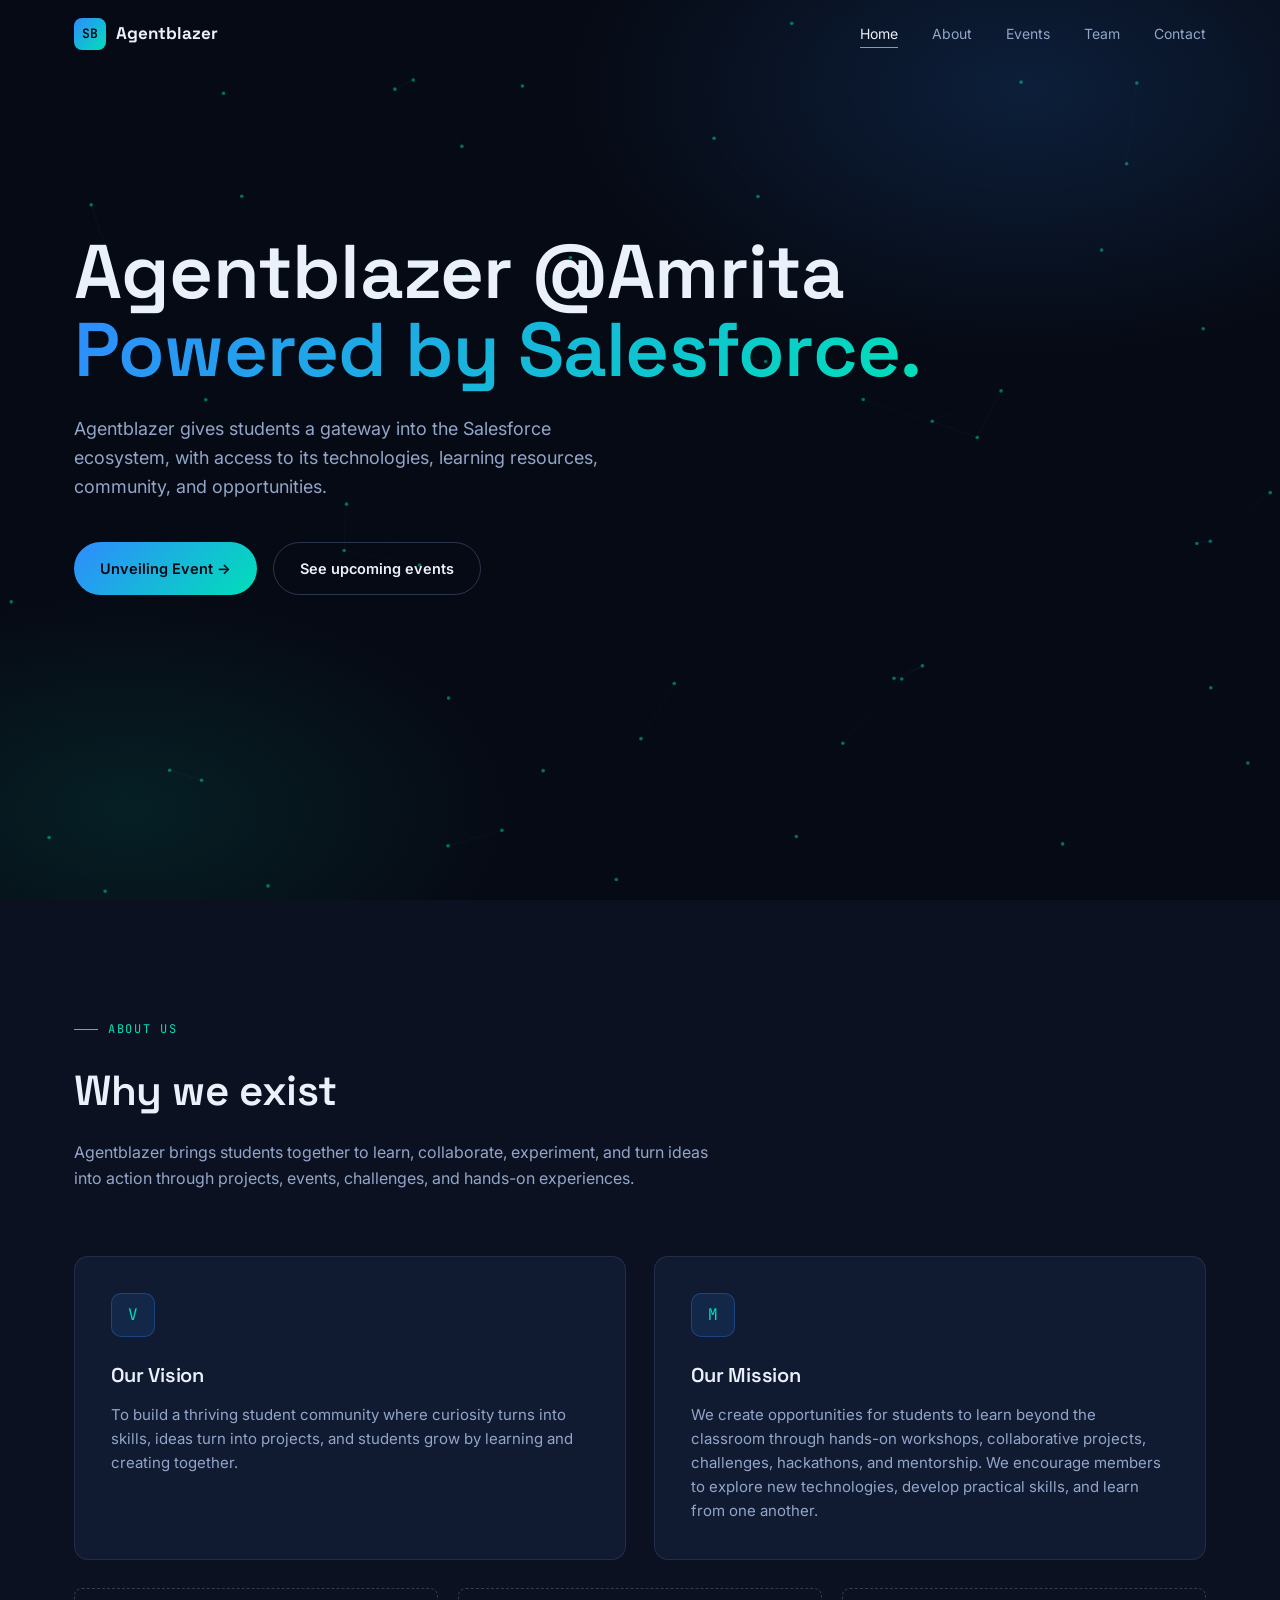
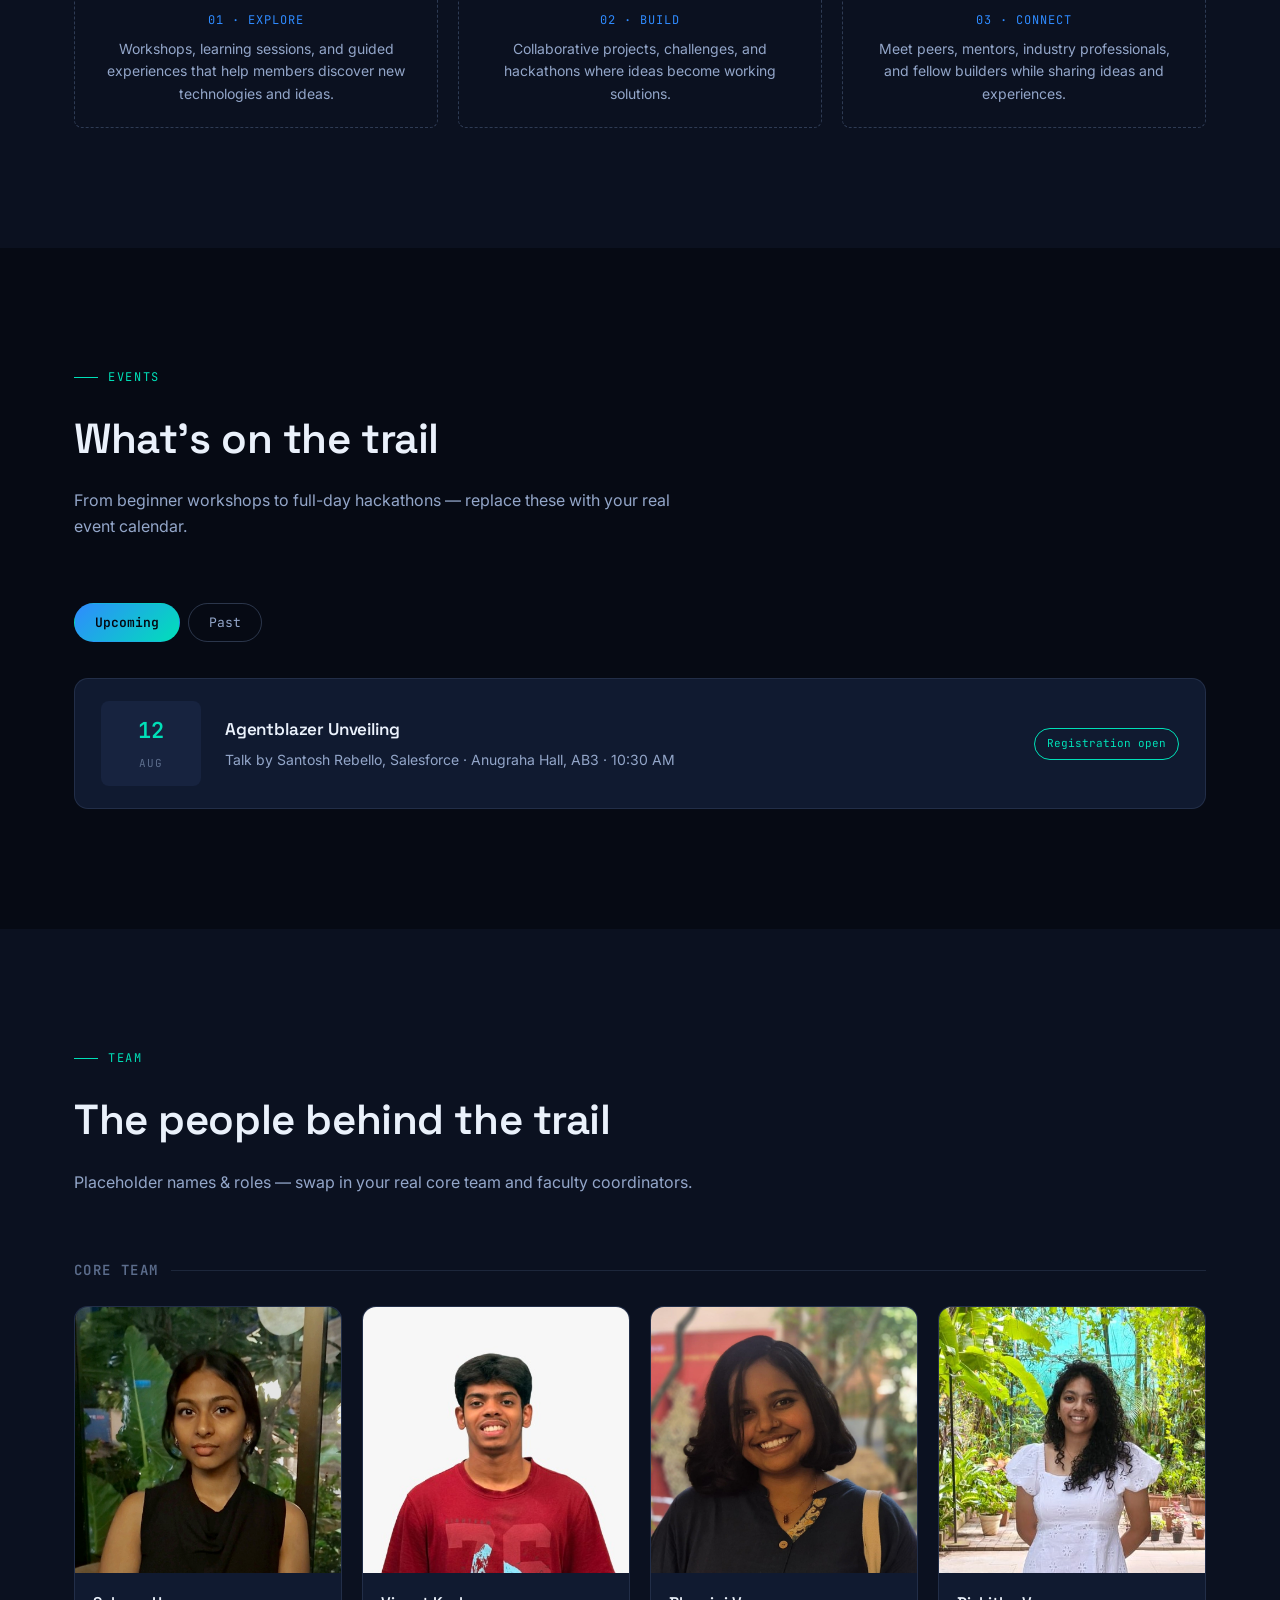
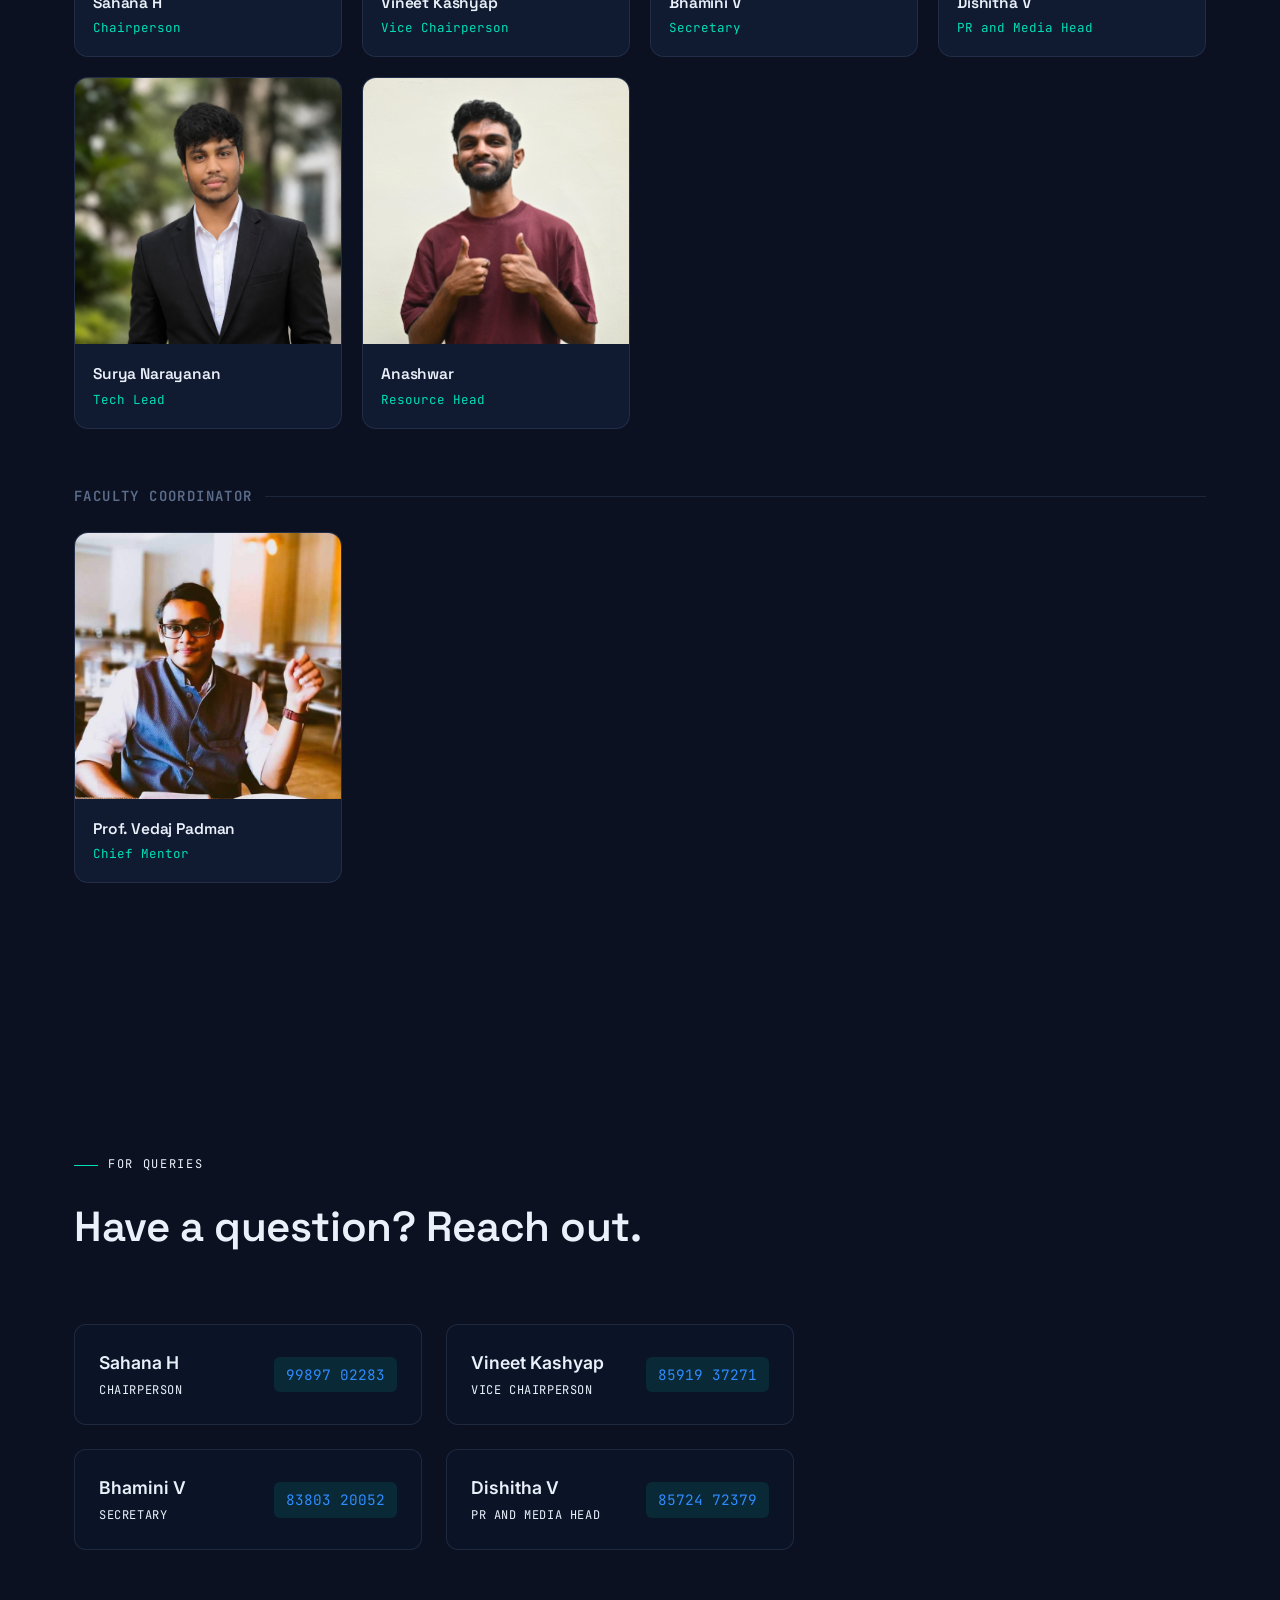
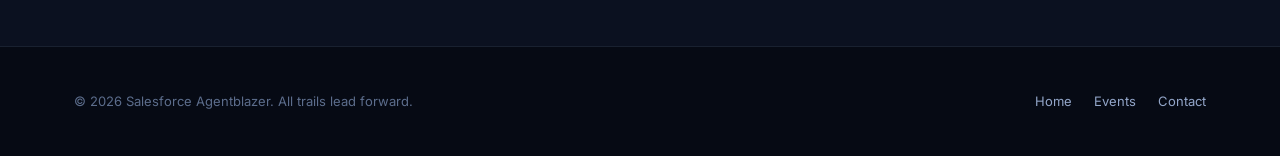
==== commit 94a1a054: "updated the code with updated content" ====
--- a/index.html
+++ b/index.html
@@ -3,8 +3,8 @@
 <head>
 <meta charset="UTF-8">
 <meta name="viewport" content="width=device-width, initial-scale=1.0">
-<title>Salesforce Agent Blazer</title>
-<meta name="description" content="Salesforce Agent Blazer — a student community turning Trailblazers into builders of intelligent agents. Explore our mission, events, team, and milestones.">
+<title>Salesforce Agentblazer</title>
+<meta name="description" content="Salesforce Agentblazer — a student community turning Trailblazers into builders of intelligent agents. Explore our mission, events, team, and milestones.">
 <link rel="preconnect" href="https://fonts.googleapis.com">
 <link rel="preconnect" href="https://fonts.gstatic.com" crossorigin>
 <link href="https://fonts.googleapis.com/css2?family=Space+Grotesk:wght@400;500;600;700&family=Inter:wght@400;500;600;700&family=JetBrains+Mono:wght@400;500&display=swap" rel="stylesheet">
@@ -16,17 +16,15 @@
   <nav>
     <div class="logo">
       <div class="logo-mark">SB</div>
-      Agent Blazer
+      Agentblazer
     </div>
     <ul class="nav-links" id="navLinks">
       <li><a href="#home" class="nav-link active">Home</a></li>
       <li><a href="#about" class="nav-link">About</a></li>
       <li><a href="#events" class="nav-link">Events</a></li>
       <li><a href="#team" class="nav-link">Team</a></li>
-      <li><a href="#achievements" class="nav-link">Achievements</a></li>
       <li><a href="#contact" class="nav-link">Contact</a></li>
     </ul>
-    <a href="#join" class="nav-cta">Join Us</a>
     <button class="nav-toggle" id="navToggle" aria-label="Toggle menu">☰</button>
   </nav>
 </header>
@@ -34,20 +32,13 @@
 <!-- ================= HERO ================= -->
 <section class="hero" id="home">
   <canvas id="hero-canvas"></canvas>
-  <div class="hero-inner">
-    <div class="hero-tag"><span class="dot"></span> Salesforce Trailblazer Community · Est. 2023</div>
-    <h1>We turn Trailblazers<br>into builders of <span class="grad">intelligent agents.</span></h1>
-    <p class="lede">Agent Blazer is a student-led Salesforce community for learners who want to go beyond certifications — building real Agentforce, Flow, and Apex solutions together.</p>
+    <div class="hero-inner">
+    <h1>Agentblazer @Amrita<br><span class="grad">Powered by Salesforce.</span></h1>
+    <p class="lede">Agentblazer gives students a gateway into the Salesforce ecosystem, with access to its technologies, learning resources, community, and opportunities.</p>
     <div class="hero-actions">
       <a href="/events/agentblazer-unveiling" class="btn btn-primary">Unveiling Event →</a>
       <a href="#events" class="btn btn-ghost">See upcoming events</a>
     </div>
-    <div class="hero-stats">
-      <div><span class="num">420+</span><span class="lbl">Members</span></div>
-      <div><span class="num">36</span><span class="lbl">Events hosted</span></div>
-      <div><span class="num">180+</span><span class="lbl">Certifications earned</span></div>
-      <div><span class="num">12</span><span class="lbl">Industry partners</span></div>
-    </div>
   </div>
 </section>
 
@@ -57,24 +48,24 @@
     <div class="section-head reveal">
       <div class="eyebrow">About Us</div>
       <h2>Why we exist</h2>
-      <p>We believe the best way to learn the Salesforce ecosystem is by shipping real projects — not just collecting badges.</p>
+      <p>Agentblazer brings students together to learn, collaborate, experiment, and turn ideas into action through projects, events, challenges, and hands-on experiences.</p>
     </div>
     <div class="about-grid">
       <div class="about-card reveal">
         <div class="icon">V</div>
         <h3>Our Vision</h3>
-        <p>To build the largest peer-driven Salesforce talent pipeline on campus — where every member leaves job-ready, not just certification-ready, fluent in both classic admin/dev skills and the new generation of AI agents.</p>
+        <p>To build a thriving student community where curiosity turns into skills, ideas turn into projects, and students grow by learning and creating together.</p>
       </div>
       <div class="about-card reveal">
         <div class="icon">M</div>
         <h3>Our Mission</h3>
-        <p>We run hands-on workshops, hackathons, and mentorship tracks across Admin, Developer, and Agentforce paths — pairing every beginner with a Blazer who's already walked the trail.</p>
+        <p>We create opportunities for students to learn beyond the classroom through hands-on workshops, collaborative projects, challenges, hackathons, and mentorship. We encourage members to explore new technologies, develop practical skills, and learn from one another.</p>
       </div>
     </div>
     <div class="pillars">
-      <div class="pillar reveal"><div class="k">01 · LEARN</div><p>Structured Trailhead tracks with weekly accountability sessions.</p></div>
-      <div class="pillar reveal"><div class="k">02 · BUILD</div><p>Team hackathons solving real problems for campus & NGO partners.</p></div>
-      <div class="pillar reveal"><div class="k">03 · LAUNCH</div><p>Resume reviews, mock interviews, and referrals into the ecosystem.</p></div>
+      <div class="pillar reveal"><div class="k">01 · EXPLORE</div><p>Workshops, learning sessions, and guided experiences that help members discover new technologies and ideas.</p></div>
+      <div class="pillar reveal"><div class="k">02 · BUILD</div><p>Collaborative projects, challenges, and hackathons where ideas become working solutions.</p></div>
+      <div class="pillar reveal"><div class="k">03 · CONNECT</div><p>Meet peers, mentors, industry professionals, and fellow builders while sharing ideas and experiences.</p></div>
     </div>
   </div>
 </section>
@@ -94,7 +85,7 @@
     <div class="event-panel active" id="upcoming">
       <a href="/events/agentblazer-unveiling" class="event-card reveal" style="display:grid;">
         <div class="event-date"><span class="d">12</span><span class="m">AUG</span></div>
-        <div class="event-info"><h4>Agent Blazer Unveiling</h4><p>Talk by Santosh Rebello, Salesforce · Anugraha Hall, AB3 · 10:30 AM</p></div>
+        <div class="event-info"><h4>Agentblazer Unveiling</h4><p>Talk by Santosh Rebello, Salesforce · Anugraha Hall, AB3 · 10:30 AM</p></div>
         <div class="event-badge live">Registration open</div>
       </a>
 
@@ -124,13 +115,14 @@
         <div class="team-card reveal"><div class="avatar" style="overflow: hidden;"><img src="/assets/img/team/bhamini.jpeg" alt="Bhamini V" style="width:100%; height:100%; object-fit:cover;" onerror="this.style.display='none';this.parentElement.innerHTML='BV';"></div><div class="team-info"><h4>Bhamini V</h4><div class="role">Secretary</div></div></div>
         <div class="team-card reveal"><div class="avatar" style="overflow: hidden;"><img src="/assets/img/team/dishitha.jpeg" alt="Dishitha V" style="width:100%; height:100%; object-fit:cover;" onerror="this.style.display='none';this.parentElement.innerHTML='DV';"></div><div class="team-info"><h4>Dishitha V</h4><div class="role">PR and Media Head</div></div></div>
         <div class="team-card reveal"><div class="avatar" style="overflow: hidden;"><img src="/assets/img/team/surya.png" alt="Surya Narayanan" style="width:100%; height:100%; object-fit:cover;" onerror="this.style.display='none';this.parentElement.innerHTML='SN';"></div><div class="team-info"><h4>Surya Narayanan</h4><div class="role">Tech Lead</div></div></div>
+        <div class="team-card reveal"><div class="avatar" style="overflow: hidden;"><img src="/assets/img/team/anashwar.jpeg" alt="Anashwar" style="width:100%; height:100%; object-fit:cover;" onerror="this.style.display='none';this.parentElement.innerHTML='A';"></div><div class="team-info"><h4>Anashwar</h4><div class="role">Resource Head</div></div></div>
       </div>
     </div>
 
     <div class="team-group">
       <h3>Faculty Coordinator</h3>
       <div class="team-grid">
-        <div class="team-card reveal"><div class="avatar" style="overflow: hidden;"><img src="/assets/img/team/vedith.jpg" alt="Vedith" style="width:100%; height:100%; object-fit:cover;" onerror="this.style.display='none';this.parentElement.innerHTML='V';"></div><div class="team-info"><h4>Vedith</h4><div class="role">Faculty Coordinator</div></div></div>
+        <div class="team-card reveal"><div class="avatar" style="overflow: hidden;"><img src="/assets/img/team/vedaj.jpg" alt="Vedaj" style="width:100%; height:100%; object-fit:cover;" onerror="this.style.display='none';this.parentElement.innerHTML='V';"></div><div class="team-info"><h4>Prof. Vedaj Padman</h4><div class="role">Chief Mentor</div></div></div>
       </div>
     </div>
   </div>
@@ -182,7 +174,7 @@
 
 <footer>
   <div class="wrap footer-inner">
-    <p>© 2026 Salesforce Agent Blazer. All trails lead forward.</p>
+    <p>© 2026 Salesforce Agentblazer. All trails lead forward.</p>
     <div class="footer-links">
       <a href="#home">Home</a>
       <a href="#events">Events</a>
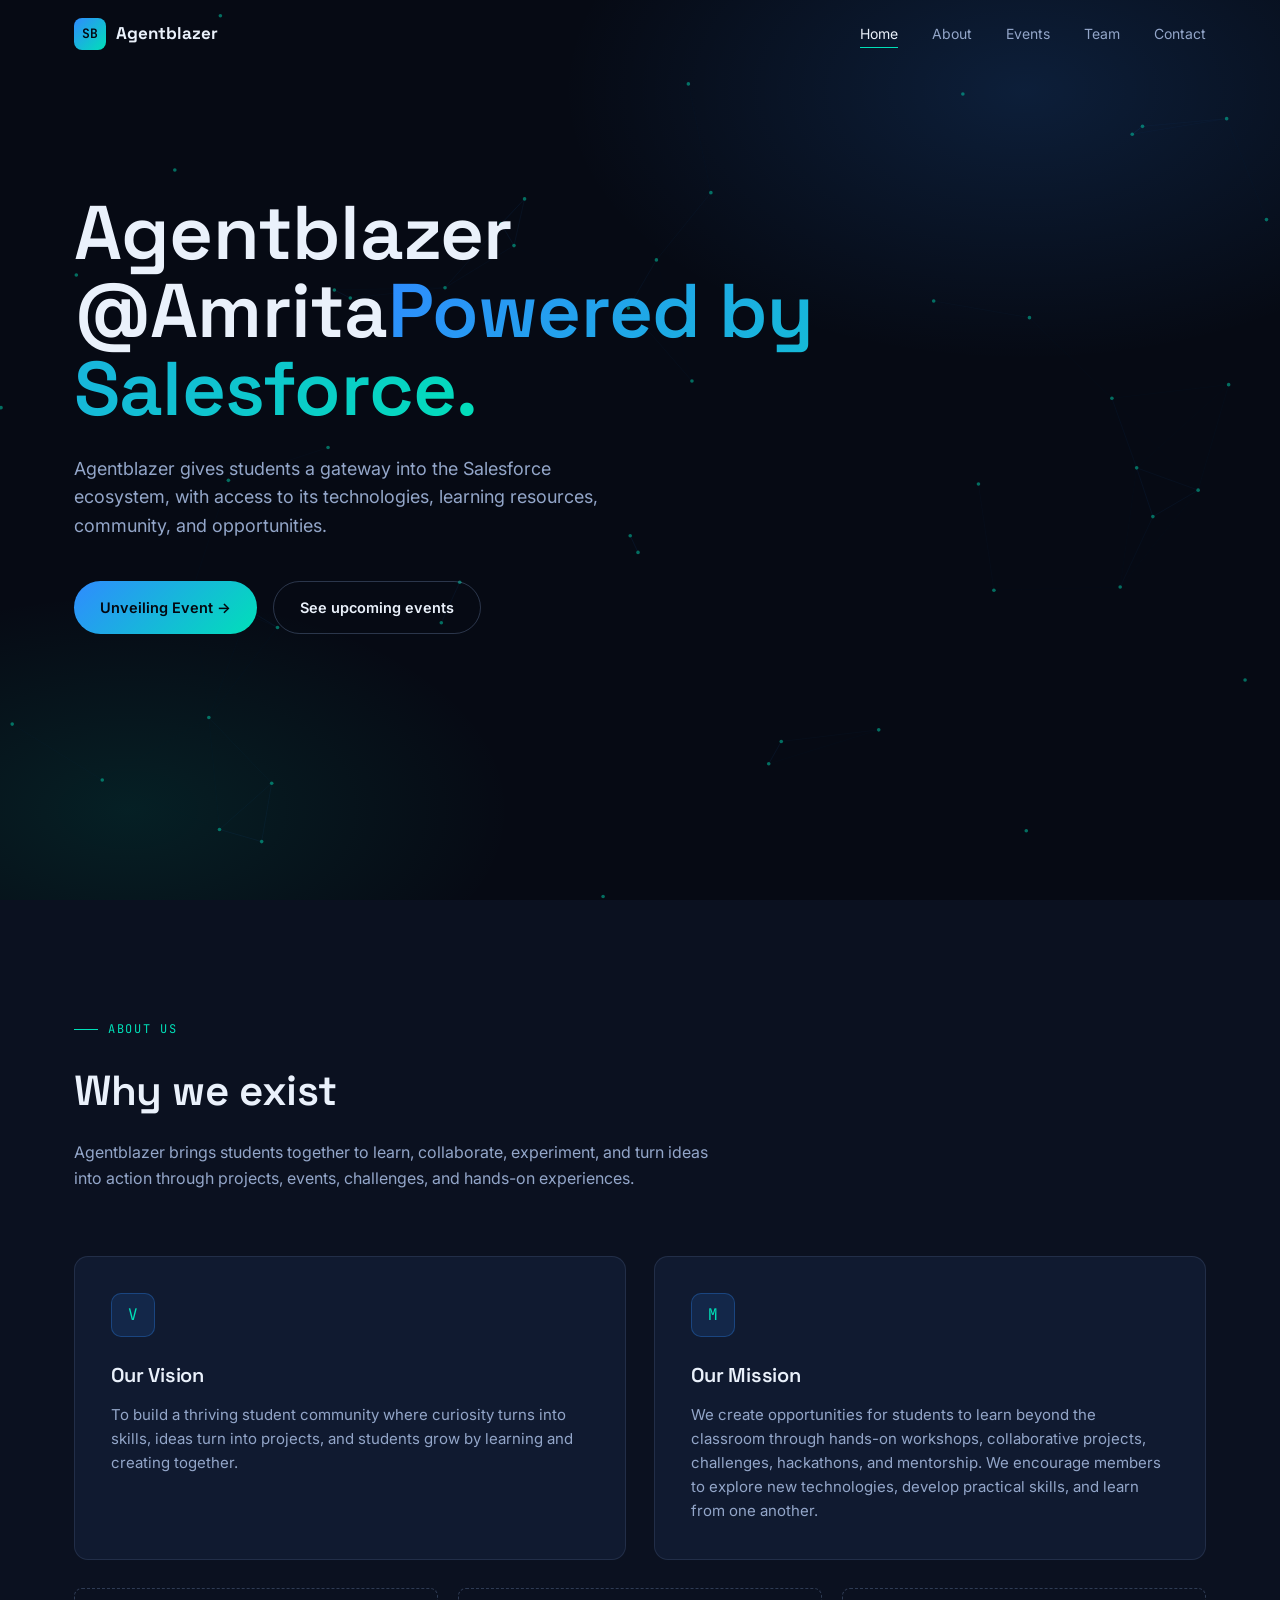
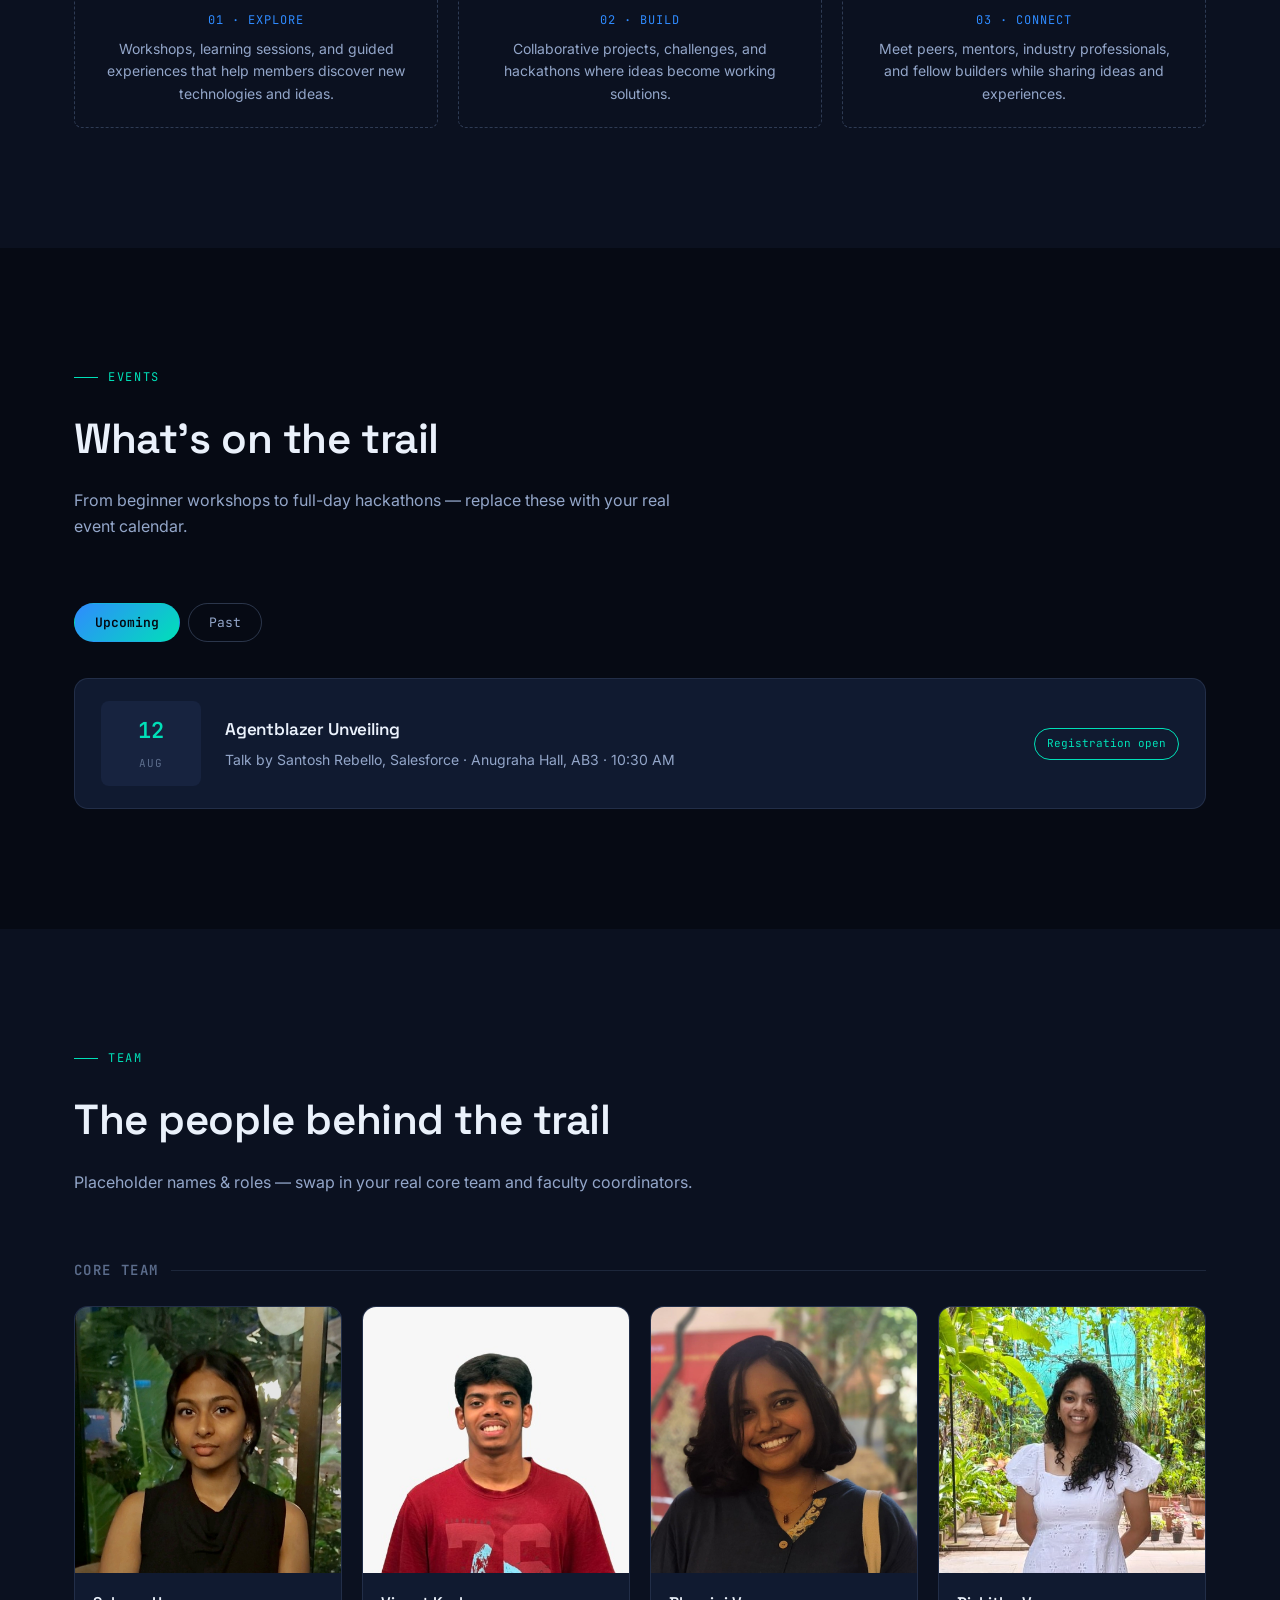
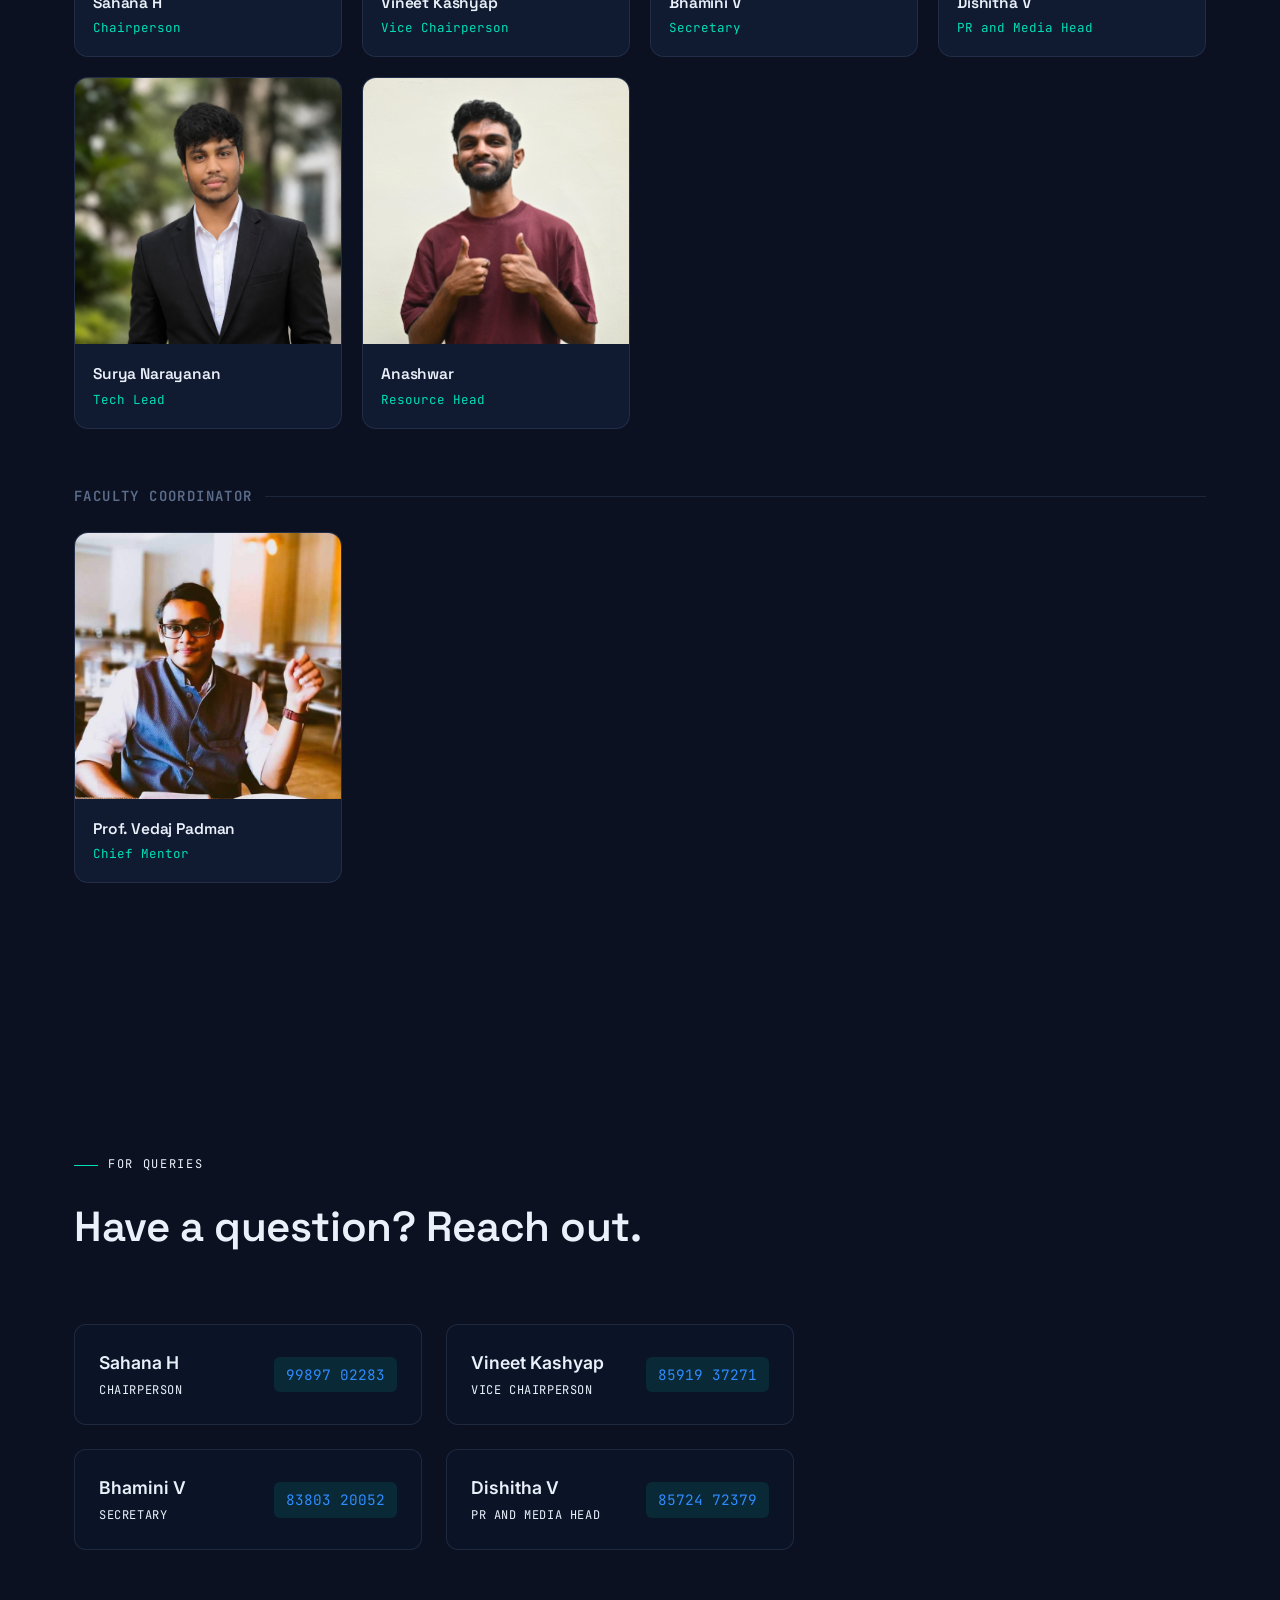
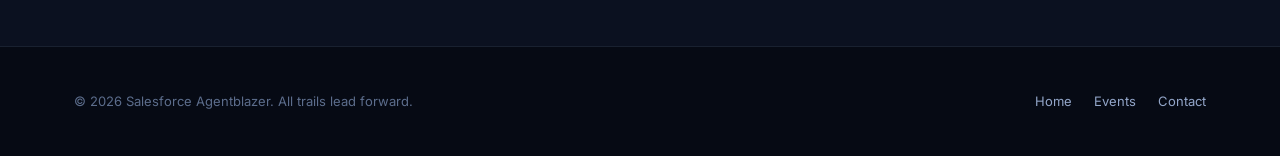
==== commit 096a2a28: "Fix hero title formatting in index.html Removed line break from the hero title for better formatting" ====
--- a/index.html
+++ b/index.html
@@ -33,7 +33,7 @@
 <section class="hero" id="home">
   <canvas id="hero-canvas"></canvas>
     <div class="hero-inner">
-    <h1>Agentblazer @Amrita<br><span class="grad">Powered by Salesforce.</span></h1>
+    <h1>Agentblazer @Amrita<span class="grad">Powered by Salesforce.</span></h1>
     <p class="lede">Agentblazer gives students a gateway into the Salesforce ecosystem, with access to its technologies, learning resources, community, and opportunities.</p>
     <div class="hero-actions">
       <a href="/events/agentblazer-unveiling" class="btn btn-primary">Unveiling Event →</a>
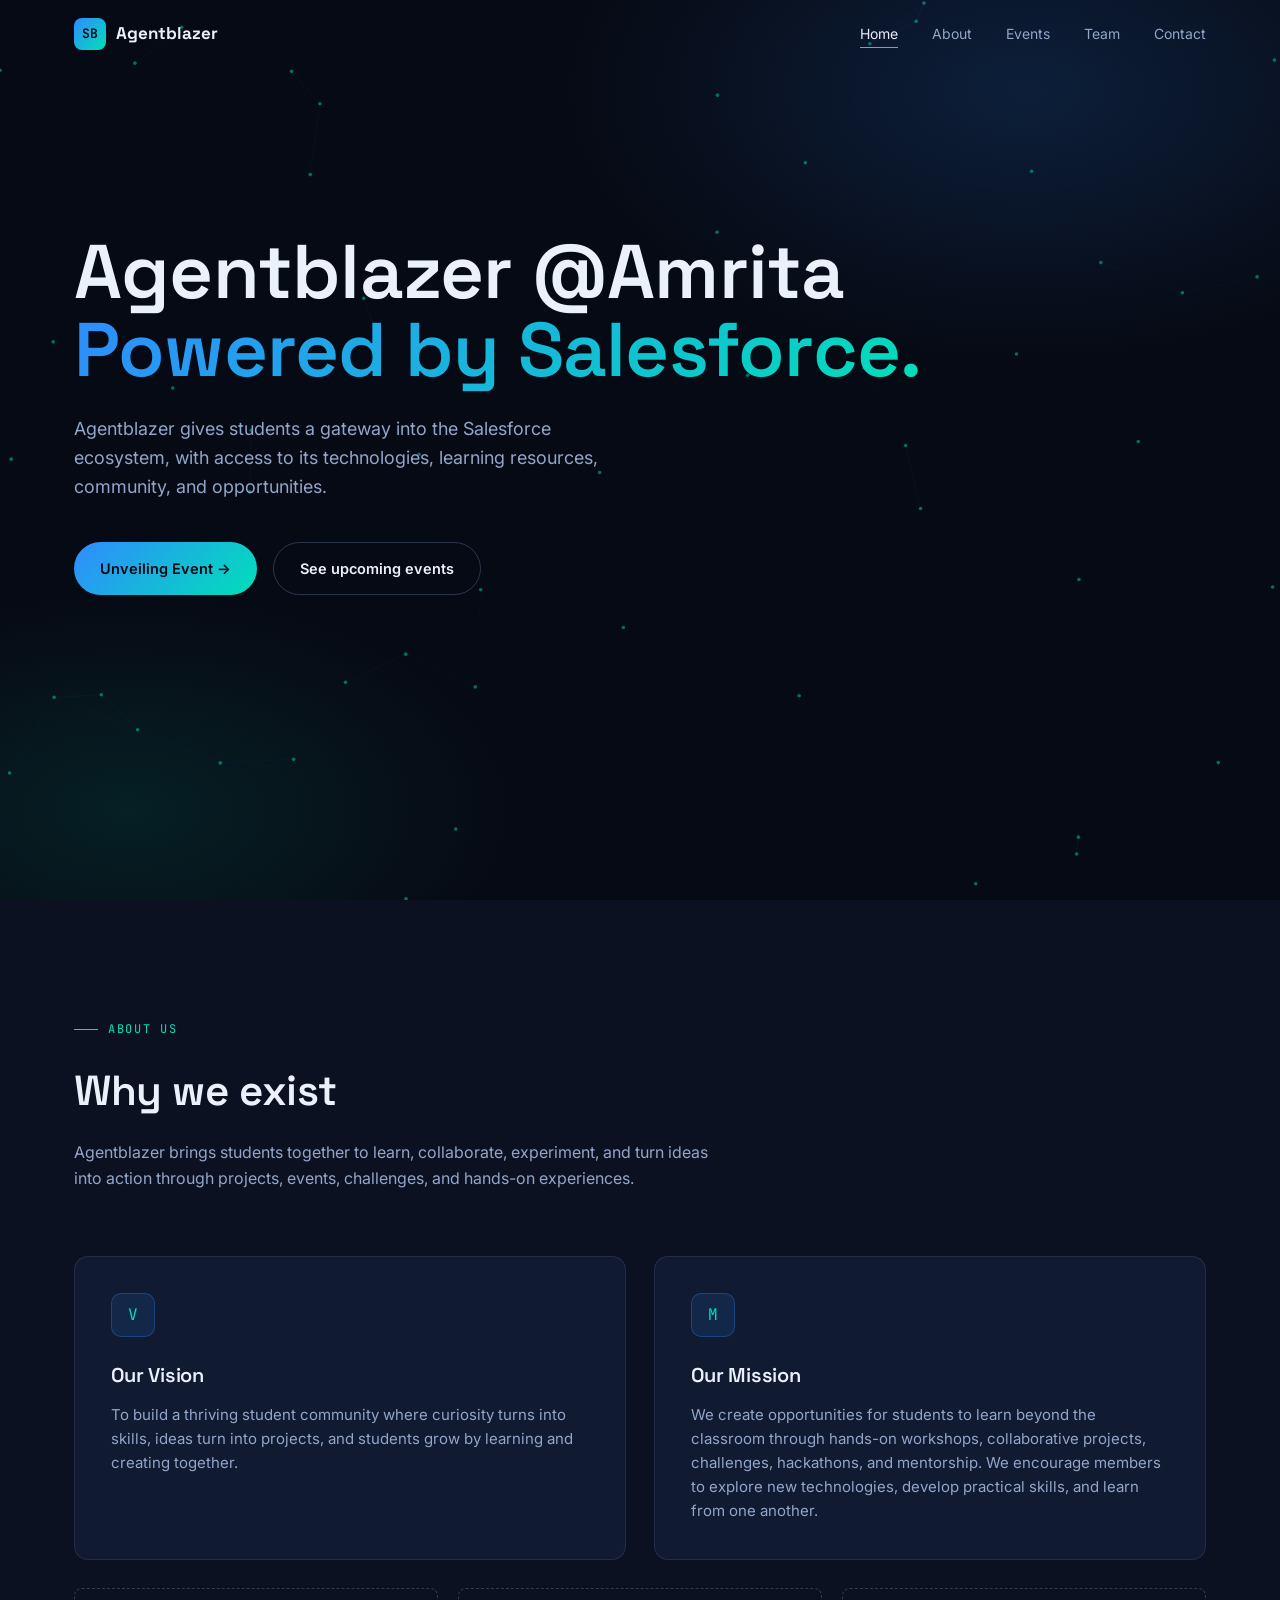
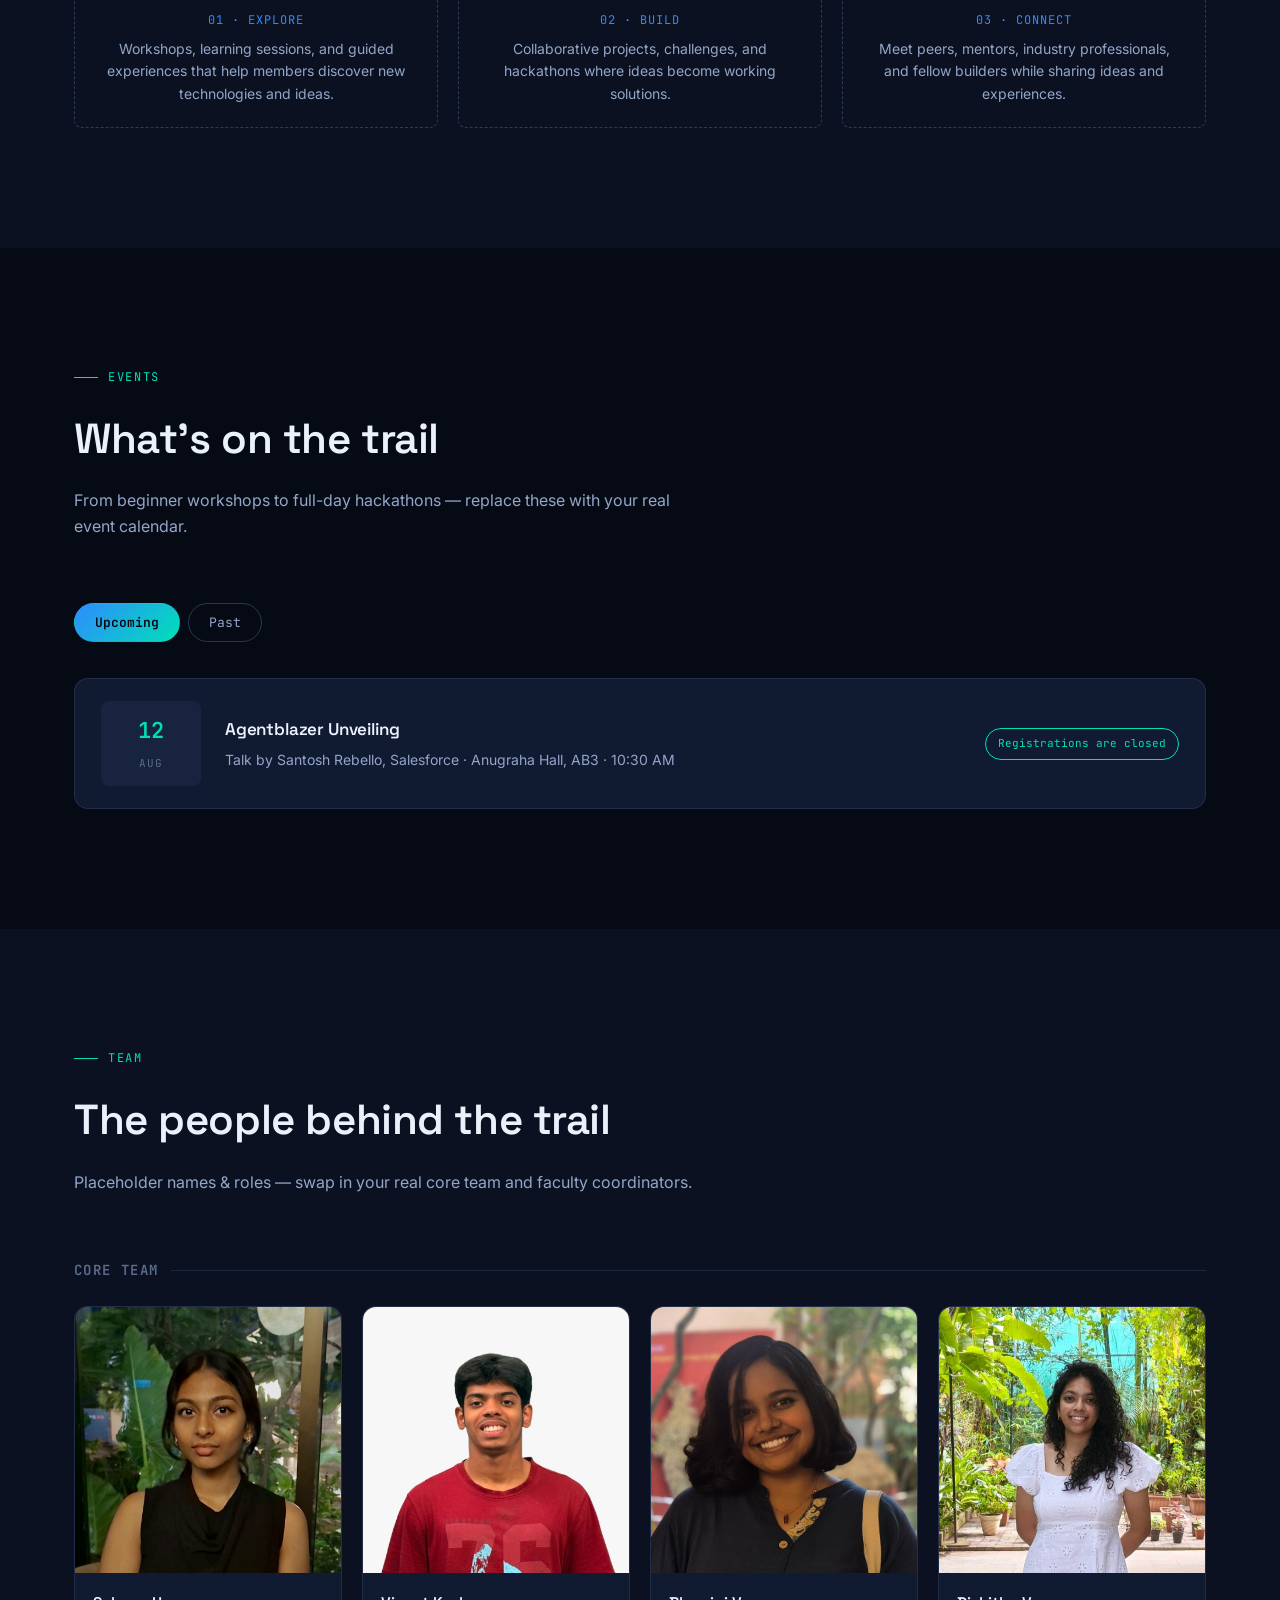
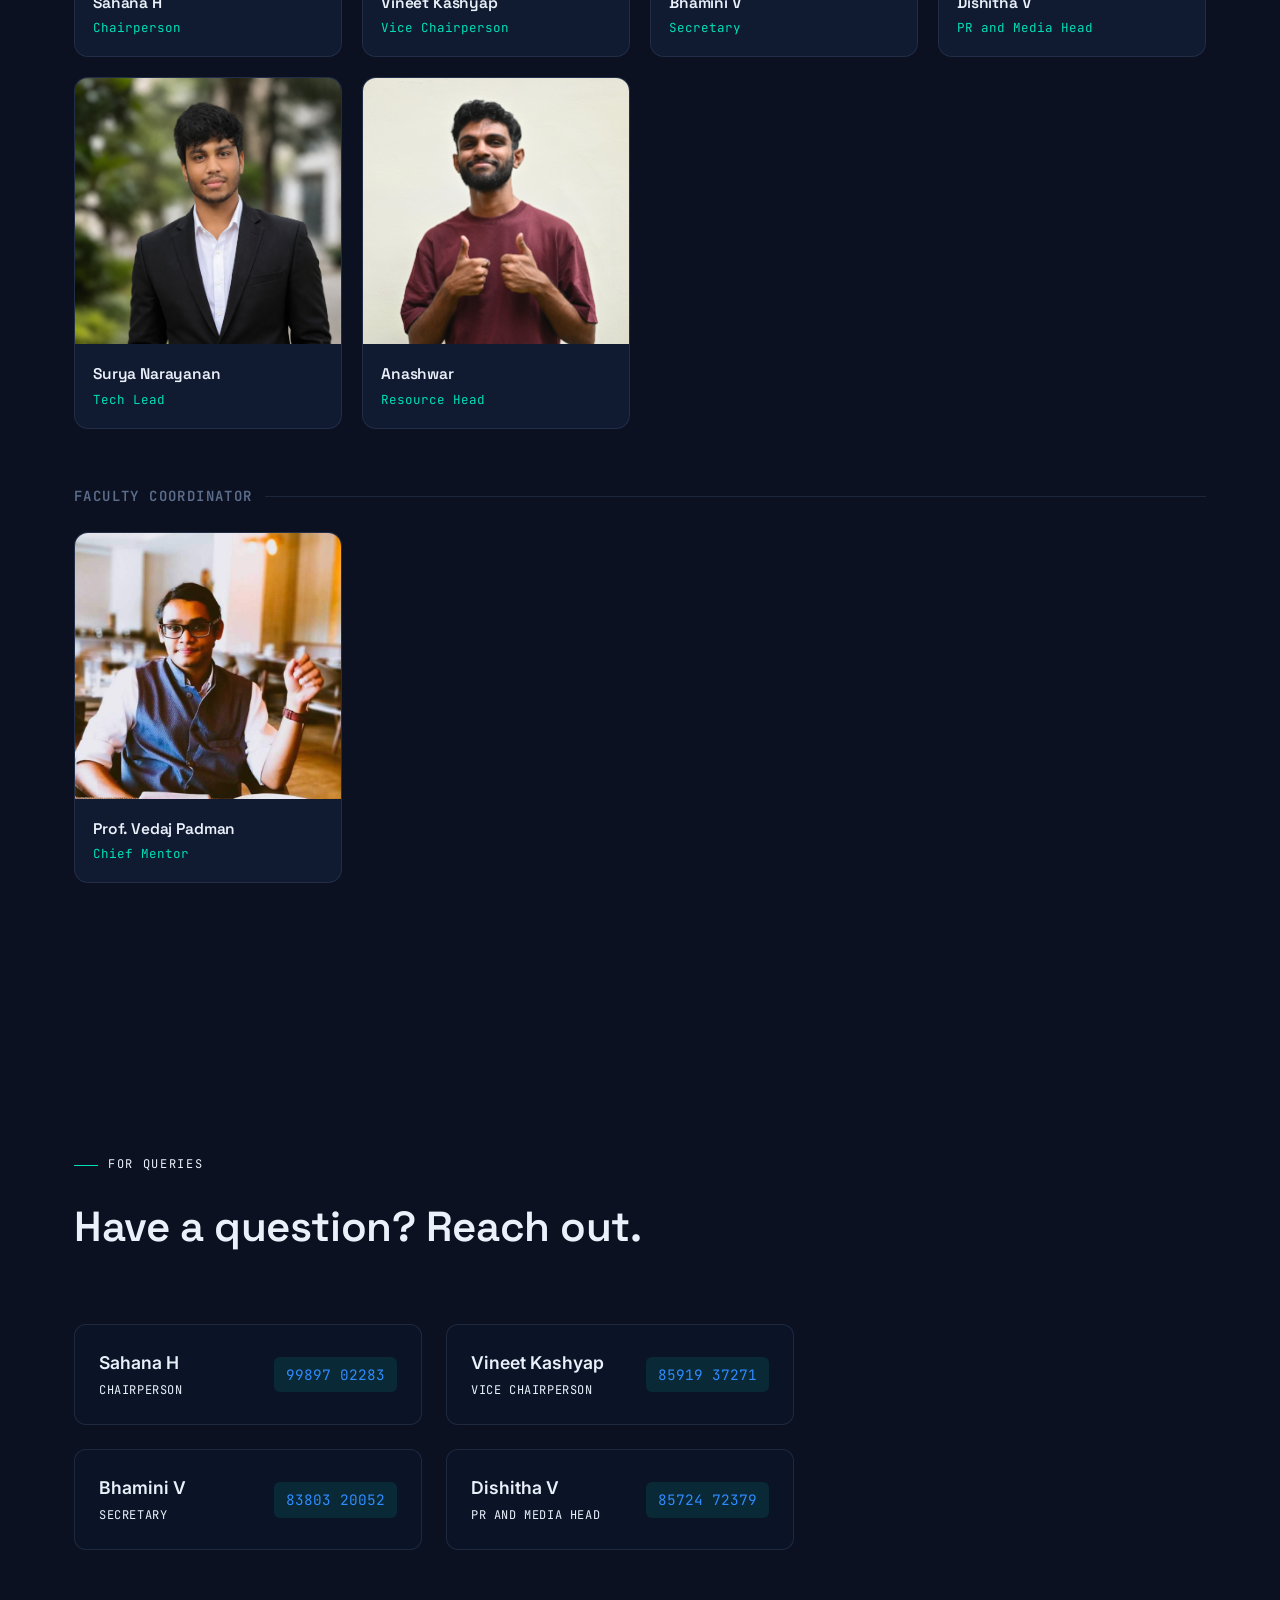
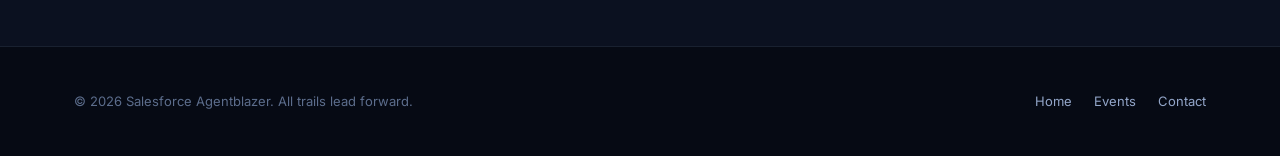
==== commit b0e048b8: "closed unveiling event registrations" ====
--- a/index.html
+++ b/index.html
@@ -33,10 +33,10 @@
 <section class="hero" id="home">
   <canvas id="hero-canvas"></canvas>
     <div class="hero-inner">
-    <h1>Agentblazer @Amrita<span class="grad">Powered by Salesforce.</span></h1>
+    <h1>Agentblazer @Amrita<br><span class="grad">Powered by Salesforce.</span></h1>
     <p class="lede">Agentblazer gives students a gateway into the Salesforce ecosystem, with access to its technologies, learning resources, community, and opportunities.</p>
     <div class="hero-actions">
-      <a href="/events/agentblazer-unveiling" class="btn btn-primary">Unveiling Event →</a>
+      <p class="btn btn-primary">Unveiling Event →</p>
       <a href="#events" class="btn btn-ghost">See upcoming events</a>
     </div>
   </div>
@@ -86,7 +86,7 @@
       <a href="/events/agentblazer-unveiling" class="event-card reveal" style="display:grid;">
         <div class="event-date"><span class="d">12</span><span class="m">AUG</span></div>
         <div class="event-info"><h4>Agentblazer Unveiling</h4><p>Talk by Santosh Rebello, Salesforce · Anugraha Hall, AB3 · 10:30 AM</p></div>
-        <div class="event-badge live">Registration open</div>
+        <div class="event-badge live">Registrations are closed</div>
       </a>
 
     </div>
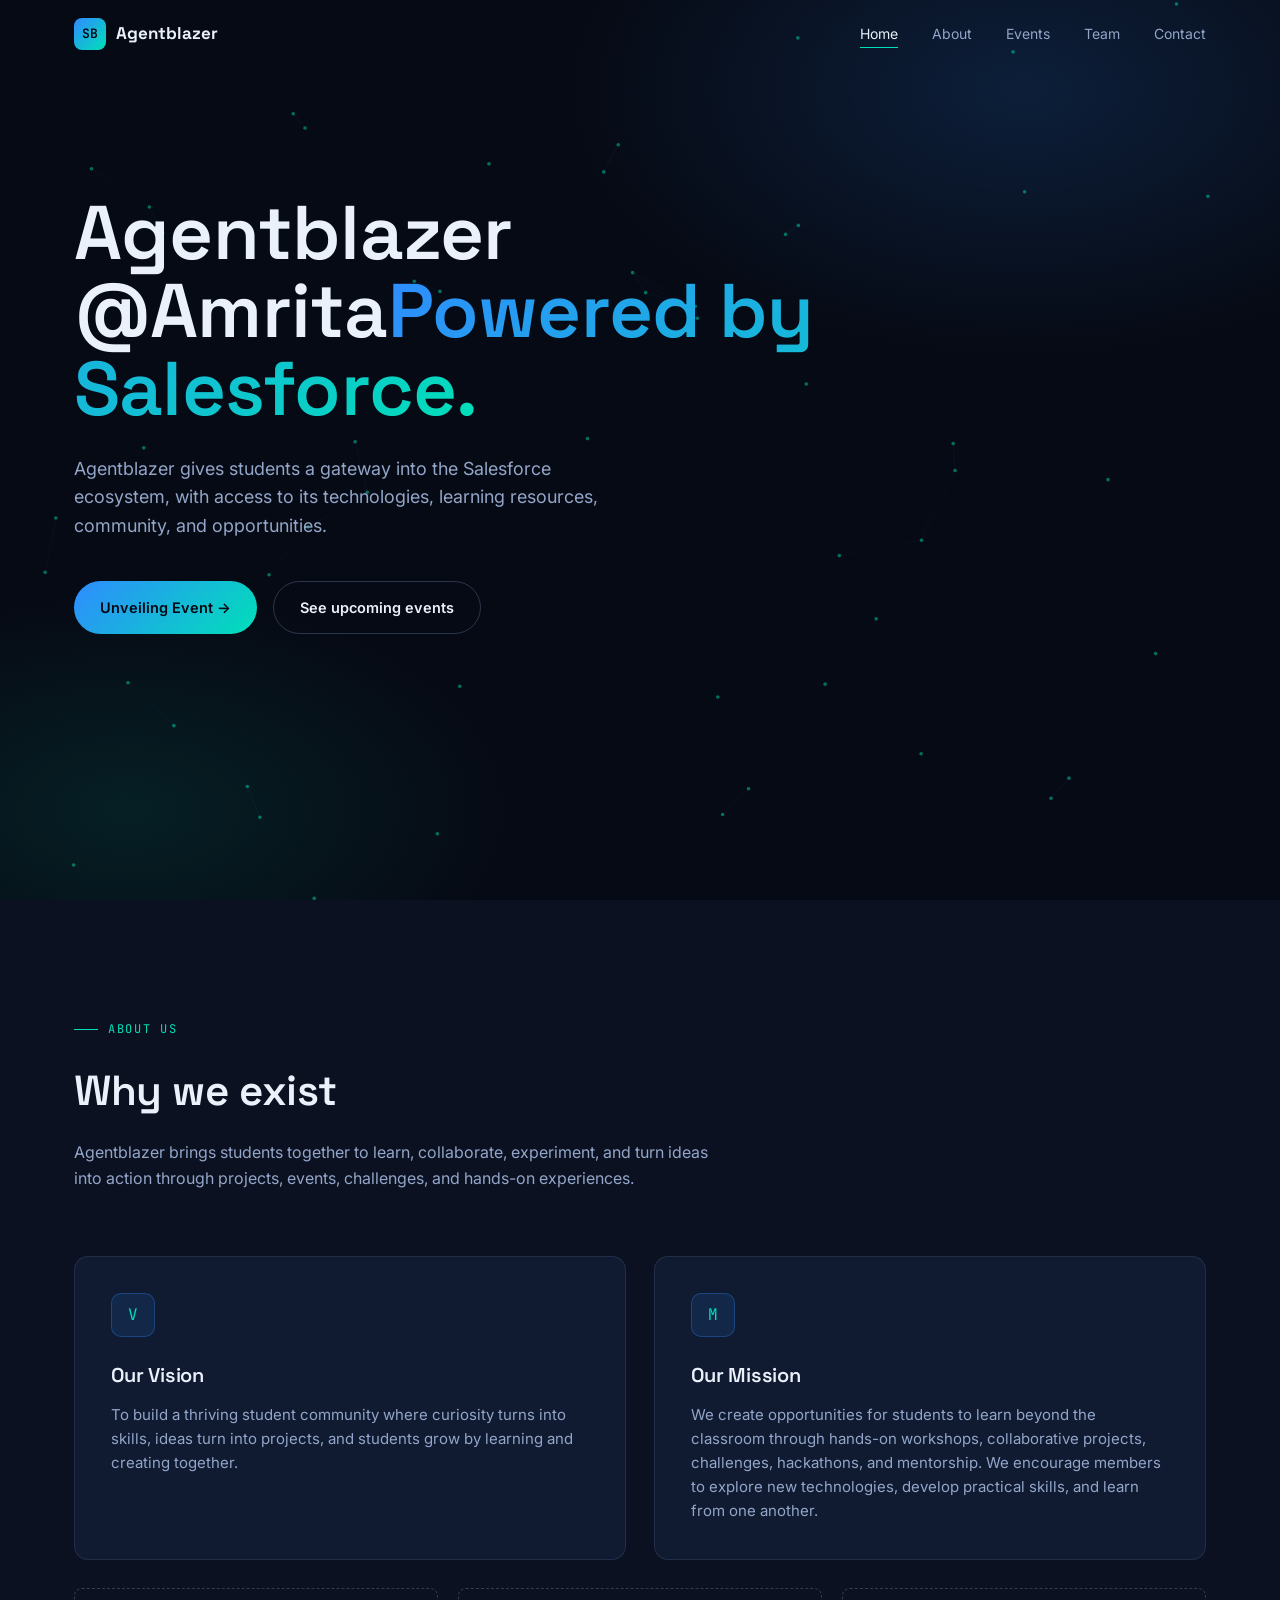
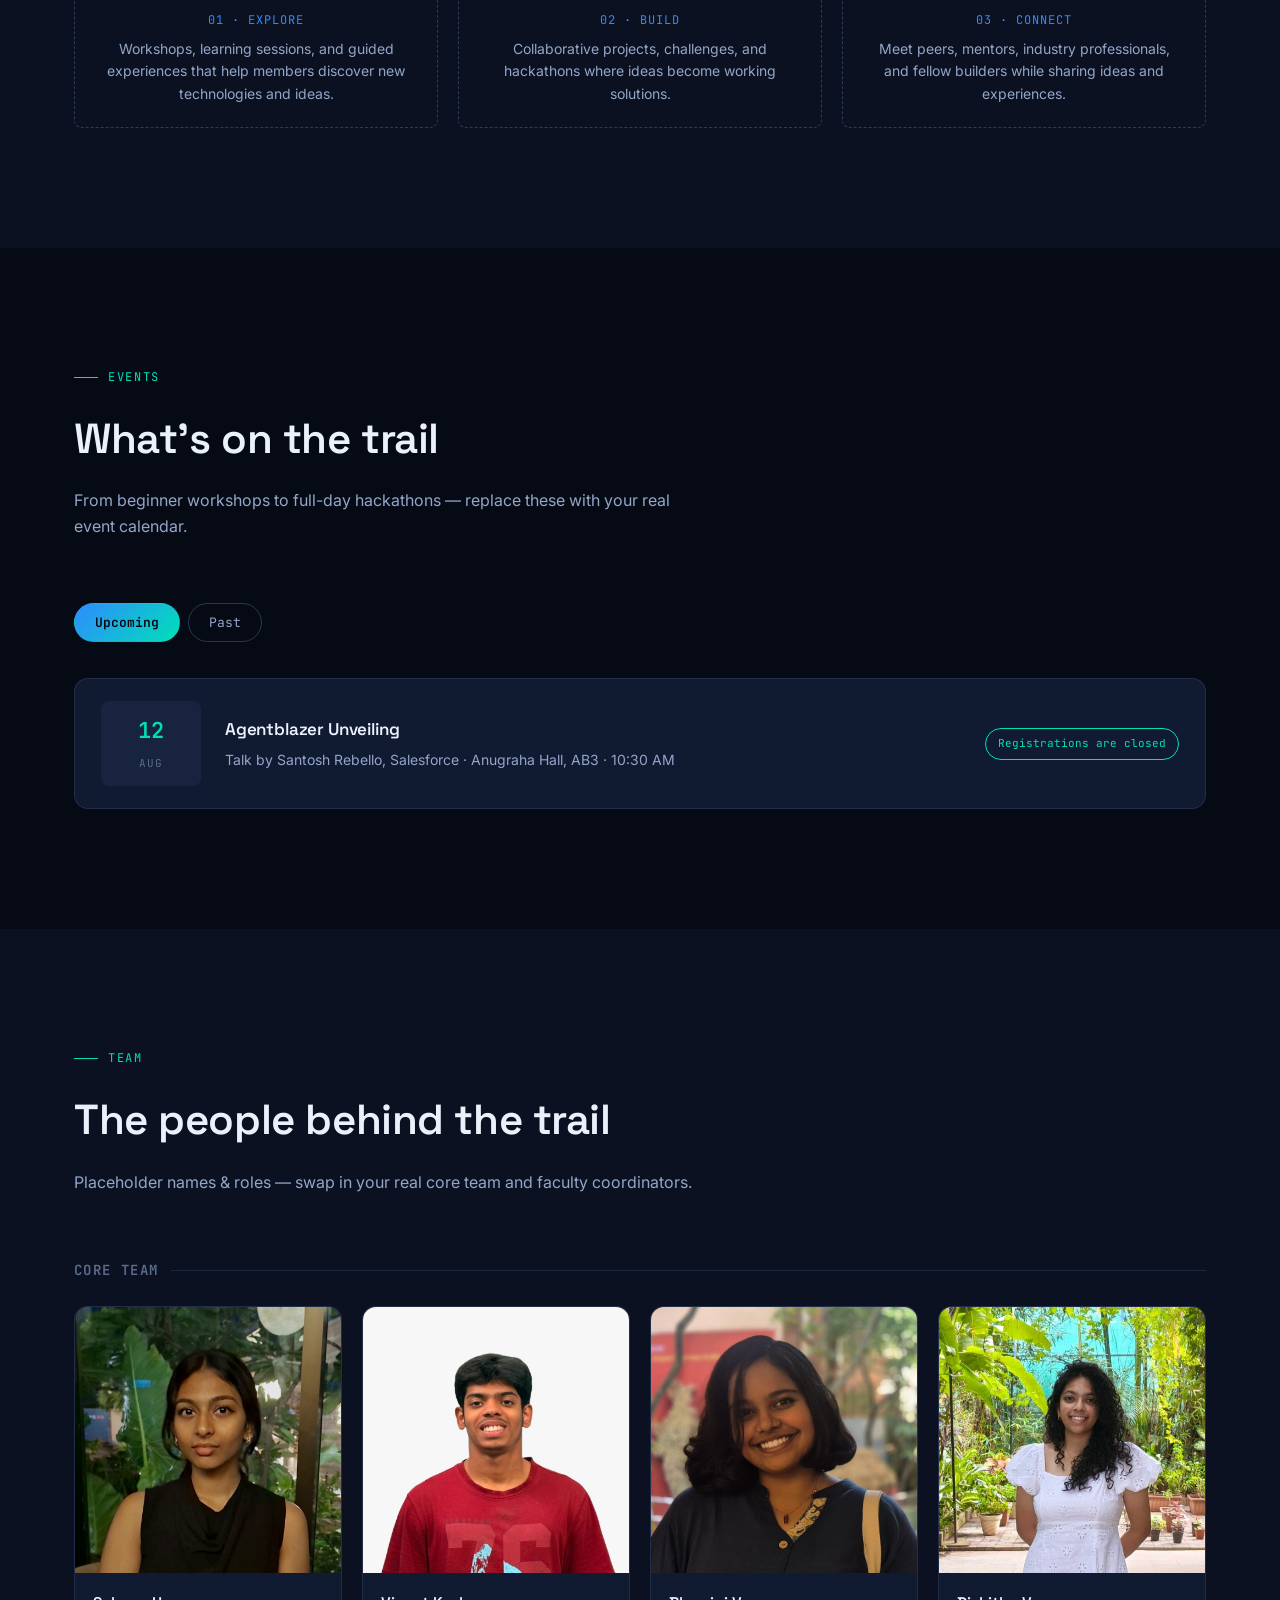
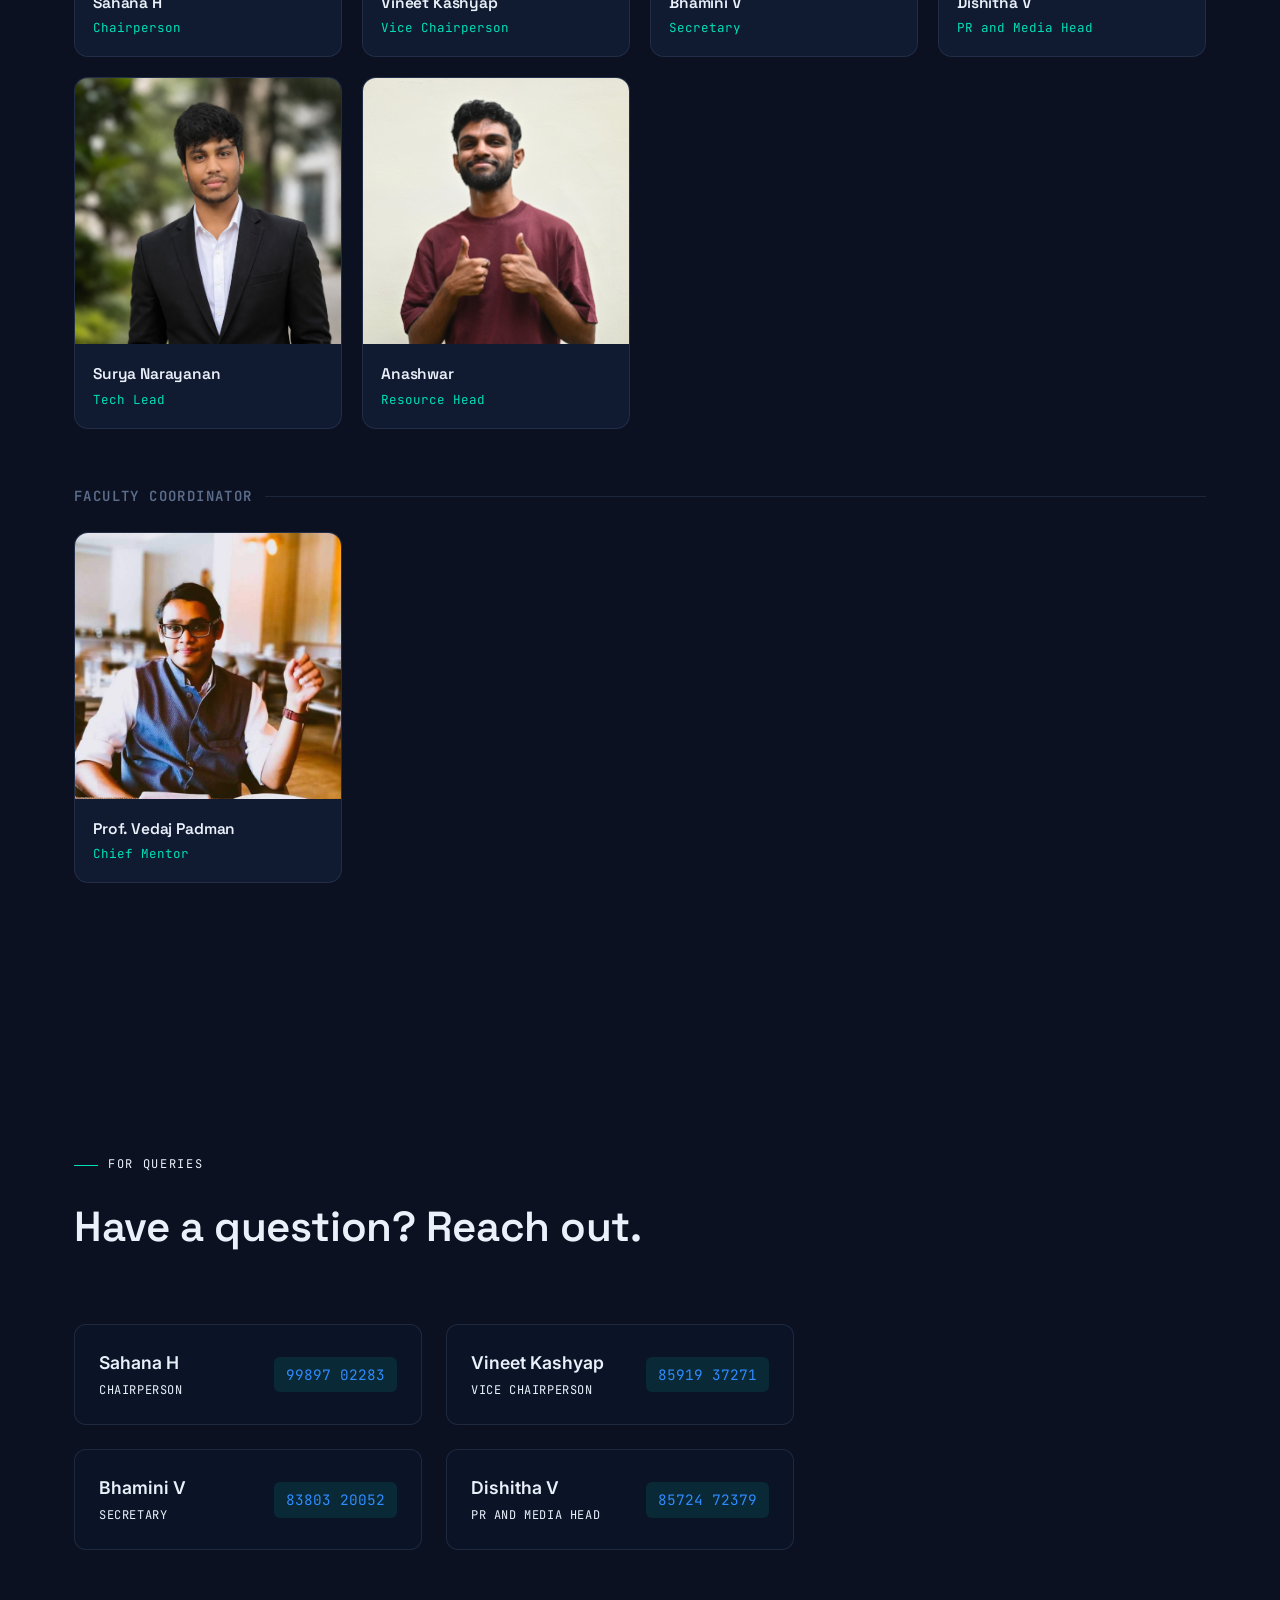
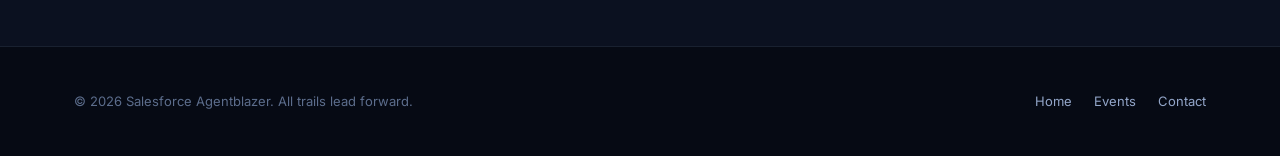
==== commit 55c8bb3e: "Merge branch 'main' of https://github.com/surya080620/agent-blazer" ====
--- a/index.html
+++ b/index.html
@@ -33,7 +33,7 @@
 <section class="hero" id="home">
   <canvas id="hero-canvas"></canvas>
     <div class="hero-inner">
-    <h1>Agentblazer @Amrita<br><span class="grad">Powered by Salesforce.</span></h1>
+    <h1>Agentblazer @Amrita<span class="grad">Powered by Salesforce.</span></h1>
     <p class="lede">Agentblazer gives students a gateway into the Salesforce ecosystem, with access to its technologies, learning resources, community, and opportunities.</p>
     <div class="hero-actions">
       <p class="btn btn-primary">Unveiling Event →</p>
